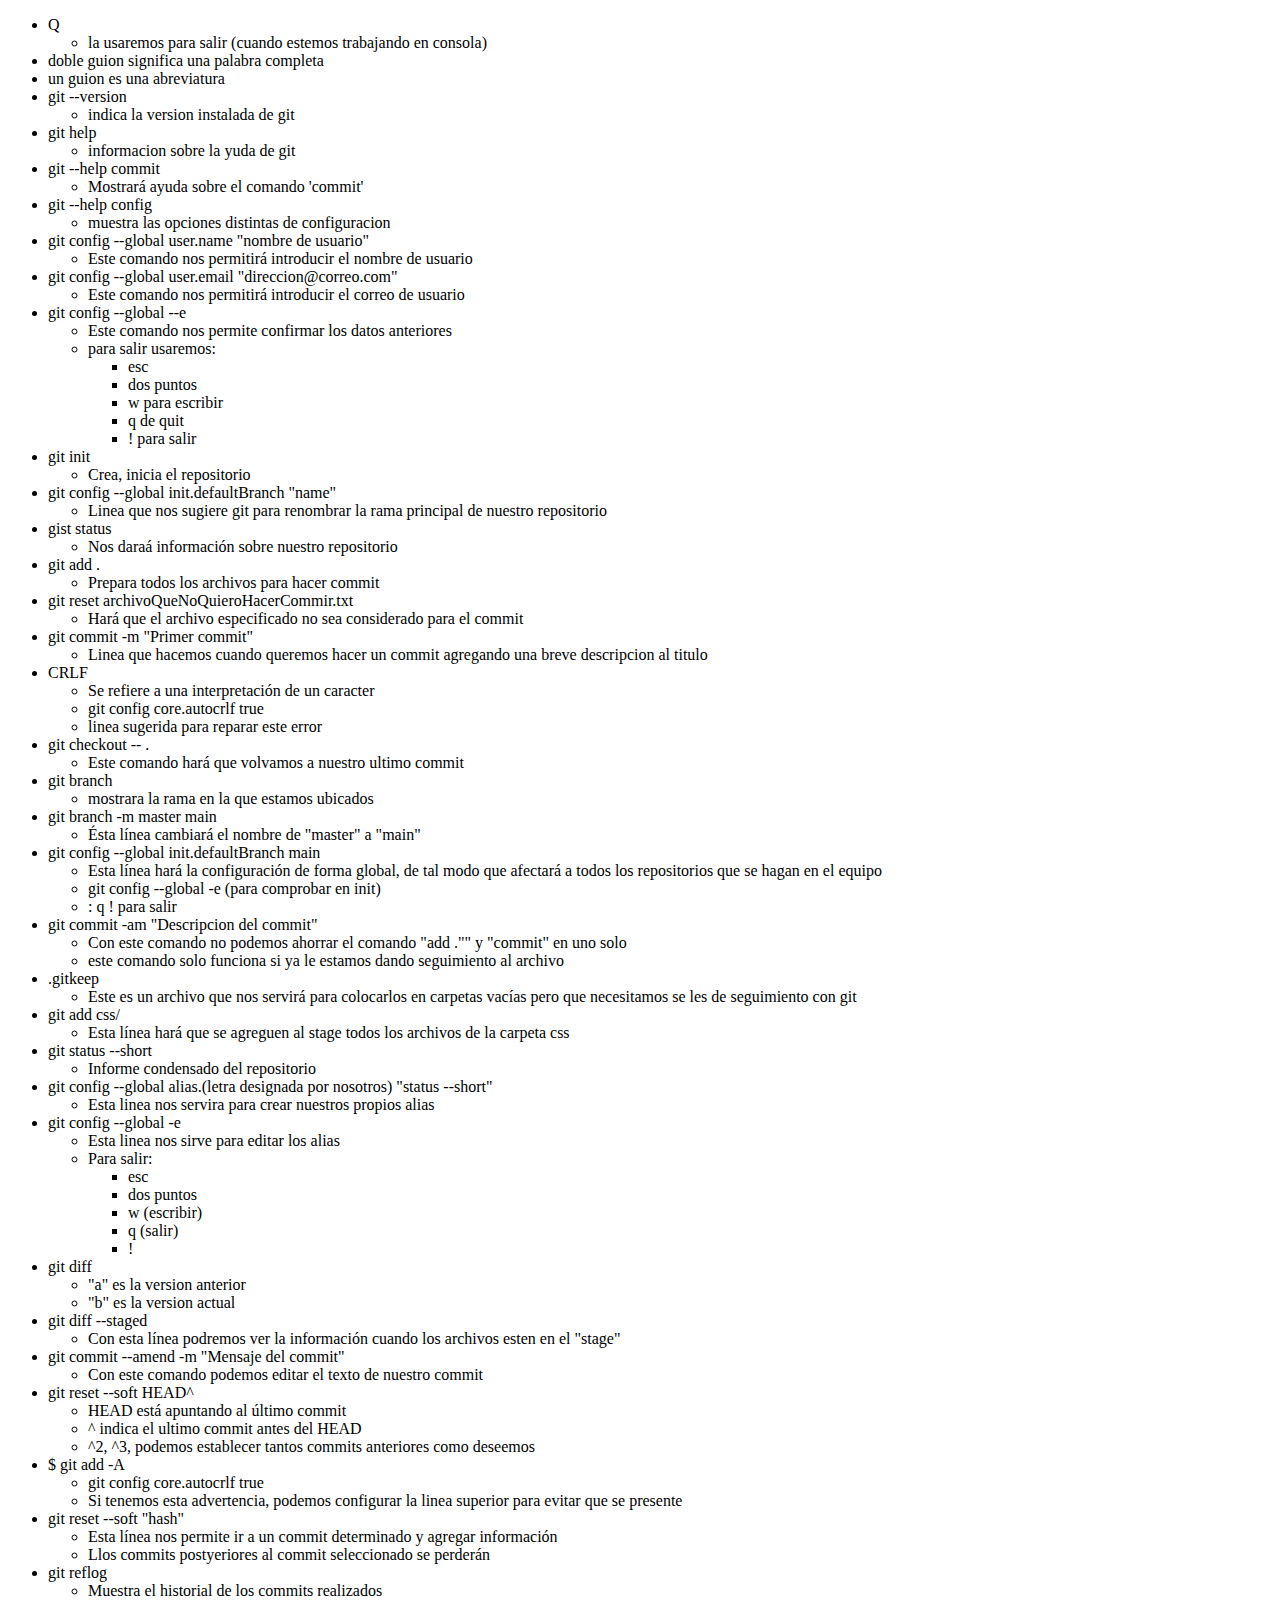
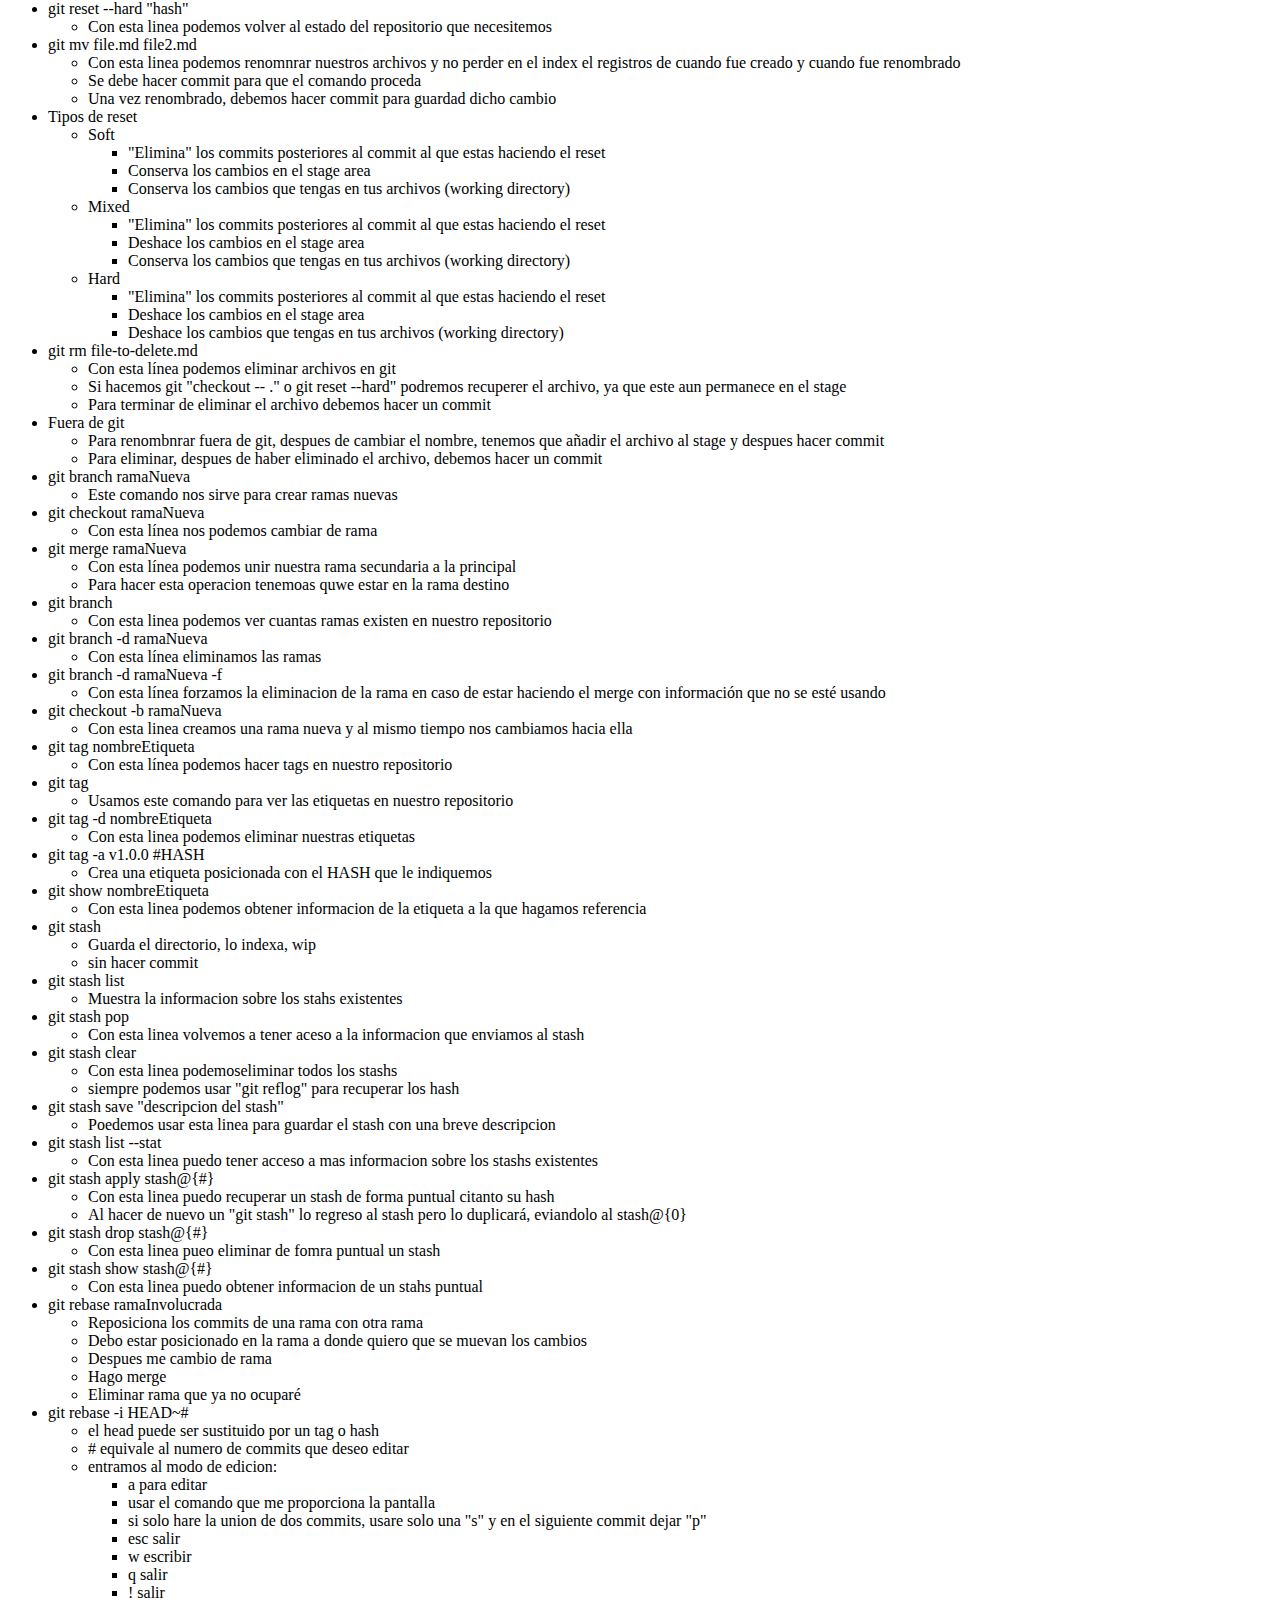
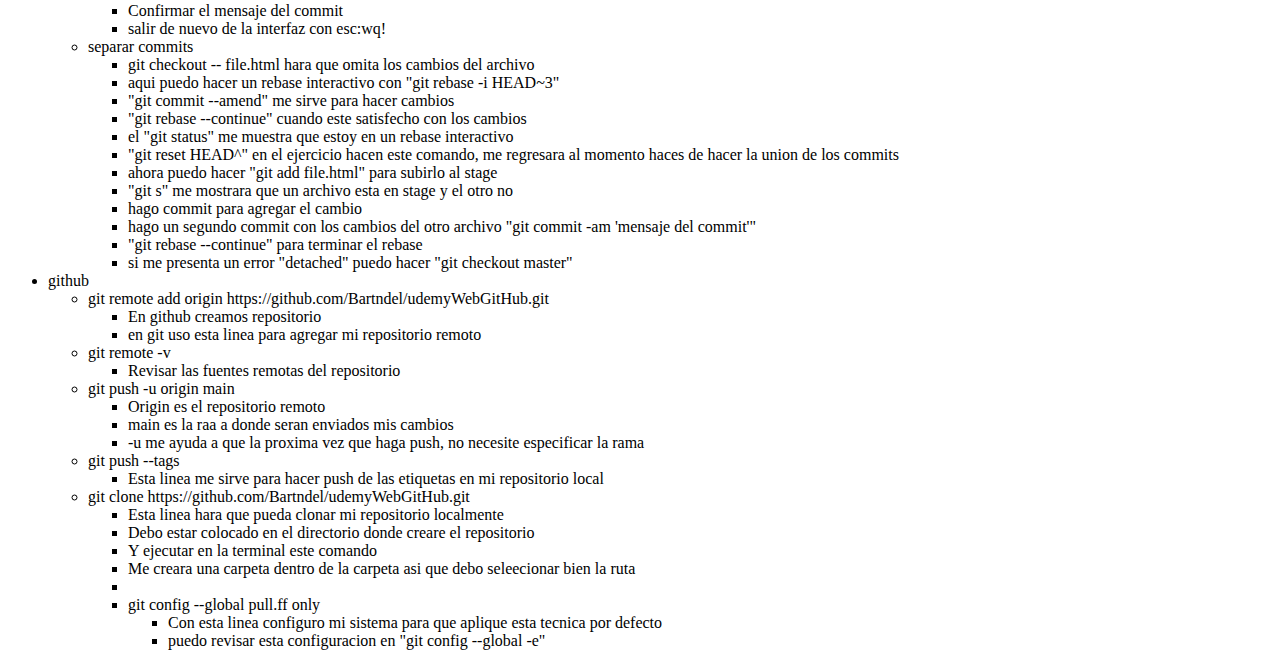
==== comandos-Git-github.html @ 0fed4b70 "Corrigiendo errores de maquetacion en comandos.html" ====
<!DOCTYPE html>
<html lang="en">
<head>
    <meta charset="UTF-8">
    <meta http-equiv="X-UA-Compatible" content="IE=edge">
    <meta name="viewport" content="width=device-width, initial-scale=1.0">
    <title>Comandos de Git</title>
</head>
<body>
    <ul>
        <li>Q
            <ul>
                <li>la usaremos para salir (cuando estemos trabajando en consola)</li>
            </ul>
        </li>
        <li>doble guion significa una palabra completa</li>
        <li>un guion es una abreviatura</li>
        <li>git --version
            <ul>
                <li>indica la version instalada de git</li>
            </ul>
        </li>
        <li>git help
            <ul>
                <li>informacion sobre la yuda de git</li>
            </ul>
        </li>
        <li>git --help commit
            <ul>
                <li>Mostrará ayuda sobre el comando 'commit'</li>
            </ul>
        </li>
        <li>git --help config
            <ul>
                <li>muestra las opciones distintas de configuracion</li>
            </ul>
        </li>
        <li>git config --global user.name "nombre de usuario"
            <ul>
                <li>Este comando nos permitirá introducir el nombre de usuario</li>
            </ul>
        </li>
        <li>git config --global user.email "direccion@correo.com"
            <ul>
                <li>Este comando nos permitirá introducir el correo de usuario</li>
            </ul>
        </li>
        <li>git config --global --e
            <ul>
                <li>Este comando nos permite confirmar los datos anteriores</li>
                <li>para salir usaremos:
                    <ul>
                        <li>esc</li>
                        <li>dos puntos</li>
                        <li>w para escribir</li>
                        <li>q de quit</li>
                        <li>! para salir</li>
                    </ul>
                </li>
            </ul>
        </li>
        <li>git init
            <ul>
                <li>Crea, inicia el repositorio</li>
            </ul>
        </li>
        <li>git config --global init.defaultBranch "name"
            <ul>
                <li>Linea que nos sugiere git para renombrar la rama principal de nuestro repositorio</li>
            </ul>
        </li>
        <li>gist status
            <ul>
                <li>Nos daraá información sobre nuestro repositorio</li>
            </ul>
        </li>
        <li>git add .
            <ul>
                <li>Prepara todos los archivos para hacer commit</li>
            </ul>
        </li>
        <li>git reset archivoQueNoQuieroHacerCommir.txt
            <ul>
                <li>Hará que el archivo especificado no sea considerado para el commit</li>
            </ul>
        </li>
        <li>git commit -m "Primer commit"
            <ul>
                <li>Linea que hacemos cuando queremos hacer un commit agregando una breve descripcion al titulo</li>
            </ul>
        </li>
        <li>CRLF
            <ul>
                <li>Se refiere a una interpretación de un caracter</li>
                <li>git config core.autocrlf true</li>
                <li>linea sugerida para reparar este error</li>
            </ul>
        </li>
        <li>git checkout -- .
            <ul>
                <li>Este comando hará que volvamos a nuestro ultimo commit</li>
            </ul>
        </li>
        <li>git branch
            <ul>
                <li>mostrara la rama en la que estamos ubicados</li>
            </ul>
        </li>
        <li>git branch -m master main
            <ul>
                <li>Ésta línea cambiará el nombre de "master" a "main"</li>
            </ul>
        </li>
        <li>git config --global init.defaultBranch main
            <ul>
                <li>Esta línea hará la configuración de forma global, de tal modo que afectará a todos los repositorios que se hagan en el equipo</li>
                <li>git config --global -e (para comprobar en init)</li>
                <li>: q ! para salir</li>
            </ul>
        </li>
        <li>git commit -am "Descripcion del commit"
            <ul>
                <li>Con este comando no podemos ahorrar el comando "add ."" y "commit" en uno solo</li>
                <li>este comando solo funciona si ya le estamos dando seguimiento al archivo</li>
            </ul>
        </li>
        <li>.gitkeep
            <ul>
                <li>Este es un archivo que nos servirá para colocarlos en carpetas vacías pero que necesitamos se les de seguimiento con git</li>
            </ul>
        </li>
        <li>git add css/
            <ul>
                <li>Esta línea hará que se agreguen al stage todos los archivos de la carpeta css</li>
            </ul>
        </li>
        <li>git status --short
            <ul>
                <li>Informe condensado del repositorio</li>
            </ul>
        </li>
        <li>git config --global alias.(letra designada por nosotros) "status --short"
            <ul>
                <li>Esta linea nos servira para crear nuestros propios alias</li>
            </ul>
        </li>
        <li>git config --global -e
            <ul>
                <li>Esta linea nos sirve para editar los alias</li>
                <li>Para salir:
                    <ul>
                        <li>esc</li>
                        <li>dos puntos</li>
                        <li>w (escribir)</li>
                        <li>q (salir)</li>
                        <li>!</li>
                    </ul>
                </li>
            </ul>
        </li>
        <li>git diff
            <ul>
                <li>"a" es la version anterior</li>
                <li>"b" es la version actual</li>
            </ul>
        </li>
        <li>git diff --staged
            <ul>
                <li>Con esta línea podremos ver la información cuando los archivos esten en el "stage"</li>
            </ul>
        </li>
        <li>git commit --amend -m "Mensaje del commit"
            <ul>
                <li>Con este comando podemos editar el texto de nuestro commit</li>
            </ul>
        </li>
        <li>git reset --soft HEAD^
            <ul>
                <li>HEAD está apuntando al último commit</li>
                <li>^ indica el ultimo commit antes del HEAD</li>
                <li>^2, ^3, podemos establecer tantos commits anteriores como deseemos</li>
            </ul>
        </li>
        <li>$ git add -A
            <ul>
                <li>git config core.autocrlf true</li>
                <li>Si tenemos esta advertencia, podemos configurar la linea superior para evitar que se presente</li>
            </ul>
        </li>
        <li>git reset --soft "hash"
            <ul>
                <li>Esta línea nos permite ir a un commit determinado y agregar información</li>
                <li>Llos commits postyeriores al commit seleccionado se perderán</li>
            </ul>
        </li>
        <li>git reflog
            <ul>
                <li>Muestra el historial de los commits realizados</li>
            </ul>
        </li>
        <li>git reset --hard "hash"
            <ul>
                <li>Con esta linea podemos volver al estado del repositorio que necesitemos</li>
            </ul>
        </li>
        <li>git mv file.md file2.md
            <ul>
                <li>Con esta linea podemos renomnrar nuestros archivos y no perder en el index el registros de cuando fue creado y cuando fue renombrado</li>
                <li>Se debe hacer commit para que el comando proceda</li>
                <li>Una vez renombrado, debemos hacer commit para guardad dicho cambio</li>
            </ul>
        </li>
        <li>Tipos de reset
            <ul>
                <li>Soft
                    <ul>
                        <li>"Elimina" los commits posteriores al commit al que estas haciendo el reset</li>
                        <li>Conserva los cambios en el stage area</li>
                        <li>Conserva los cambios que tengas en tus archivos (working directory)</li>
                    </ul>
                </li>
                <li>Mixed
                    <ul>
                        <li>"Elimina" los commits posteriores al commit al que estas haciendo el reset</li>
                        <li>Deshace los cambios en el stage area</li>
                        <li>Conserva los cambios que tengas en tus archivos (working directory)</li>
                    </ul>
                </li>
                <li>Hard
                    <ul>
                        <li>"Elimina" los commits posteriores al commit al que estas haciendo el reset</li>
                        <li>Deshace los cambios en el stage area</li>
                        <li>Deshace los cambios que tengas en tus archivos (working directory)</li>
                    </ul>
                </li>
            </ul>
        </li>
        <li>git rm file-to-delete.md
            <ul>
                <li>Con esta línea podemos eliminar archivos en git</li>
                <li>Si hacemos git "checkout -- ." o git reset --hard" podremos recuperer el archivo, ya que este aun permanece en el stage</li>
                <li>Para terminar de eliminar el archivo debemos hacer un commit</li>
            </ul>
        </li>
        <li>Fuera de git
            <ul>
                <li>Para renombnrar fuera de git, despues de cambiar el nombre, tenemos que añadir el archivo al stage y despues hacer commit</li>
                <li>Para eliminar, despues de haber eliminado el archivo, debemos hacer un commit</li>
            </ul>
        </li>
        <li>git branch ramaNueva
            <ul>
                <li>Este comando nos sirve para crear ramas nuevas</li>
            </ul>
        </li>
        <li>git checkout ramaNueva
            <ul>
                <li>Con esta línea nos podemos cambiar de rama</li>
            </ul>
        </li>
        <li>git merge ramaNueva
            <ul>
                <li>Con esta línea podemos unir nuestra rama secundaria a la principal</li>
                <li>Para hacer esta operacion tenemoas quwe estar en la rama destino</li>
            </ul>
        </li>
        <li>git branch
            <ul>
                <li>Con esta linea podemos ver cuantas ramas existen en nuestro repositorio</li>
            </ul>
        </li>
        <li>git branch -d ramaNueva
            <ul>
                <li>Con esta línea eliminamos las ramas</li>
            </ul>
        </li>
        <li>git branch -d ramaNueva -f
            <ul>
                <li>Con esta línea forzamos la eliminacion de la rama en caso de estar haciendo el merge con información que no se esté usando</li>
            </ul>
        </li>
        <li>git checkout -b ramaNueva
            <ul>
                <li>Con esta linea creamos una rama nueva y al mismo tiempo nos cambiamos hacia ella</li>
            </ul>
        </li>
        <li>git tag nombreEtiqueta
            <ul>
                <li>Con esta línea podemos hacer tags en nuestro repositorio</li>
            </ul>
        </li>
        <li>git tag
            <ul>
                <li>Usamos este comando para ver las etiquetas en nuestro repositorio</li>
            </ul>
        </li>
        <li>git tag -d nombreEtiqueta
            <ul>
                <li>Con esta linea podemos eliminar nuestras etiquetas</li>
            </ul>
        </li>
        <li>git tag -a v1.0.0 #HASH
            <ul>
                <li>Crea una etiqueta posicionada con el HASH que le indiquemos</li>
            </ul>
        </li>
        <li>git show nombreEtiqueta
            <ul>
                <li>Con esta linea podemos obtener informacion de la etiqueta a la que hagamos referencia</li>
            </ul>
        </li>
        <li>git stash
            <ul>
                <li>Guarda el directorio, lo indexa, wip</li>
                <li>sin hacer commit</li>
            </ul>
        </li>
        <li>git stash list
            <ul>
                <li>Muestra la informacion sobre los stahs existentes</li>
            </ul>
        </li>
        <li>git stash pop
            <ul>
                <li>Con esta linea volvemos a tener aceso a la informacion que enviamos al stash</li>
            </ul>
        </li>
        <li>git stash clear
            <ul>
                <li>Con esta linea podemoseliminar todos los stashs</li>
                <li>siempre podemos usar "git reflog" para recuperar los hash</li>
            </ul>
        </li>
        <li>git stash save "descripcion del stash"
            <ul>
                <li>Poedemos usar esta linea para guardar el stash con una breve descripcion</li>
            </ul>
        </li>
        <li>git stash list --stat
            <ul>
                <li>Con esta linea puedo tener acceso a mas informacion sobre los stashs existentes</li>
            </ul>
        </li>
        <li>git stash apply stash@{#}
            <ul>
                <li>Con esta linea puedo recuperar un stash de forma puntual citanto su hash</li>
                <li>Al hacer de nuevo un "git stash" lo regreso al stash pero lo duplicará, eviandolo al stash@{0}</li>
            </ul>
        </li>
        <li>git stash drop stash@{#}
            <ul>
                <li>Con esta linea pueo eliminar de fomra puntual un stash</li>
            </ul>
        </li>
        <li>git stash show stash@{#}
            <ul>
                <li>Con esta linea puedo obtener informacion de un stahs puntual</li>
            </ul>
        </li>
        <li>git rebase ramaInvolucrada
            <ul>
                <li>Reposiciona los commits de una rama con otra rama</li>
                <li>Debo estar posicionado en la rama a donde quiero que se muevan los cambios</li>
                <li>Despues me cambio de rama</li>
                <li>Hago merge</li>
                <li>Eliminar rama que ya no ocuparé</li>
            </ul>
        </li>
        <li>git rebase -i HEAD~#
            <ul>
                <li>el head puede ser sustituido por un tag o hash</li>
                <li># equivale al numero de commits que deseo editar</li>
                <li>entramos al modo de edicion:
                    <ul>
                        <li>a para editar</li>
                        <li>usar el comando que me proporciona la pantalla</li>
                        <li>si solo hare la union de dos commits, usare solo una "s" y en el siguiente commit dejar "p" </li>
                        <li>esc salir</li>
                        <li>w escribir</li>
                        <li>q salir</li>
                        <li>! salir</li>
                        <li>Confirmar el mensaje del commit</li>
                        <li>salir de nuevo de la interfaz con esc:wq!</li>
                    </ul>
                </li>
                <li>separar commits
                    <ul>
                        <li>git checkout -- file.html hara que omita los cambios del archivo</li>
                        <li>aqui puedo hacer un rebase interactivo con "git rebase -i HEAD~3"</li>
                        <li>"git commit --amend" me sirve para hacer cambios</li>
                        <li>"git rebase --continue" cuando este satisfecho con los cambios</li>
                        <li>el "git status" me muestra que estoy en un rebase interactivo</li>
                        <li>"git reset HEAD^" en el ejercicio hacen este comando, me regresara al momento haces de hacer la union de los commits</li>
                        <li>ahora puedo hacer "git add file.html" para subirlo al stage</li>
                        <li>"git s" me mostrara que un archivo esta en stage y el otro no</li>
                        <li>hago commit para agregar el cambio</li>
                        <li>hago un segundo commit con los cambios del otro archivo "git commit -am 'mensaje del commit'"</li>
                        <li>"git rebase --continue" para terminar el rebase</li>
                        <li>si me presenta un error "detached" puedo hacer "git checkout master"</li>
                    </ul>
                </li>
            </ul>
        </li>
        <li>github
            <ul>
                <li>git remote add origin https://github.com/Bartndel/udemyWebGitHub.git
                    <ul>
                        <li>En github creamos repositorio</li>
                        <li>en git uso esta linea para agregar mi repositorio remoto</li>
                    </ul>
                </li>
                <li>git remote -v 
                    <ul>
                        <li>Revisar las fuentes remotas del repositorio</li>
                    </ul>
                </li>
                <li>git push -u origin main
                    <ul>
                        <li>Origin es el repositorio remoto</li>
                        <li>main es la raa a donde seran enviados mis cambios</li>
                        <li>-u me ayuda a que la proxima vez que haga push, no necesite especificar la rama</li>
                    </ul>
                </li>
                <li>git push --tags
                    <ul>
                        <li>Esta linea me sirve para hacer push de las etiquetas en mi repositorio local</li>
                    </ul>
                </li>
                <li>git clone https://github.com/Bartndel/udemyWebGitHub.git
                    <ul>
                        <li>Esta linea hara que pueda clonar mi repositorio localmente</li>
                        <li>Debo estar colocado en el directorio donde creare el repositorio</li>
                        <li>Y ejecutar en la terminal este comando</li>
                        <li>Me creara una carpeta dentro de la carpeta asi que debo seleecionar bien la ruta</li>
                    <li>
                </li>
                <li>git config --global pull.ff only
                    <ul>
                        <li>Con esta linea configuro mi sistema para que aplique esta tecnica por defecto</li>
                        <li>puedo revisar esta configuracion en "git config --global -e"</li>
                    </ul>
                </li>
            </ul>
        </li>
    </ul>

    <!-- <script src="JS/script001.js"></script> -->
    <!-- <script src="JS/imc.js"></script> -->
    
</body>
</html>
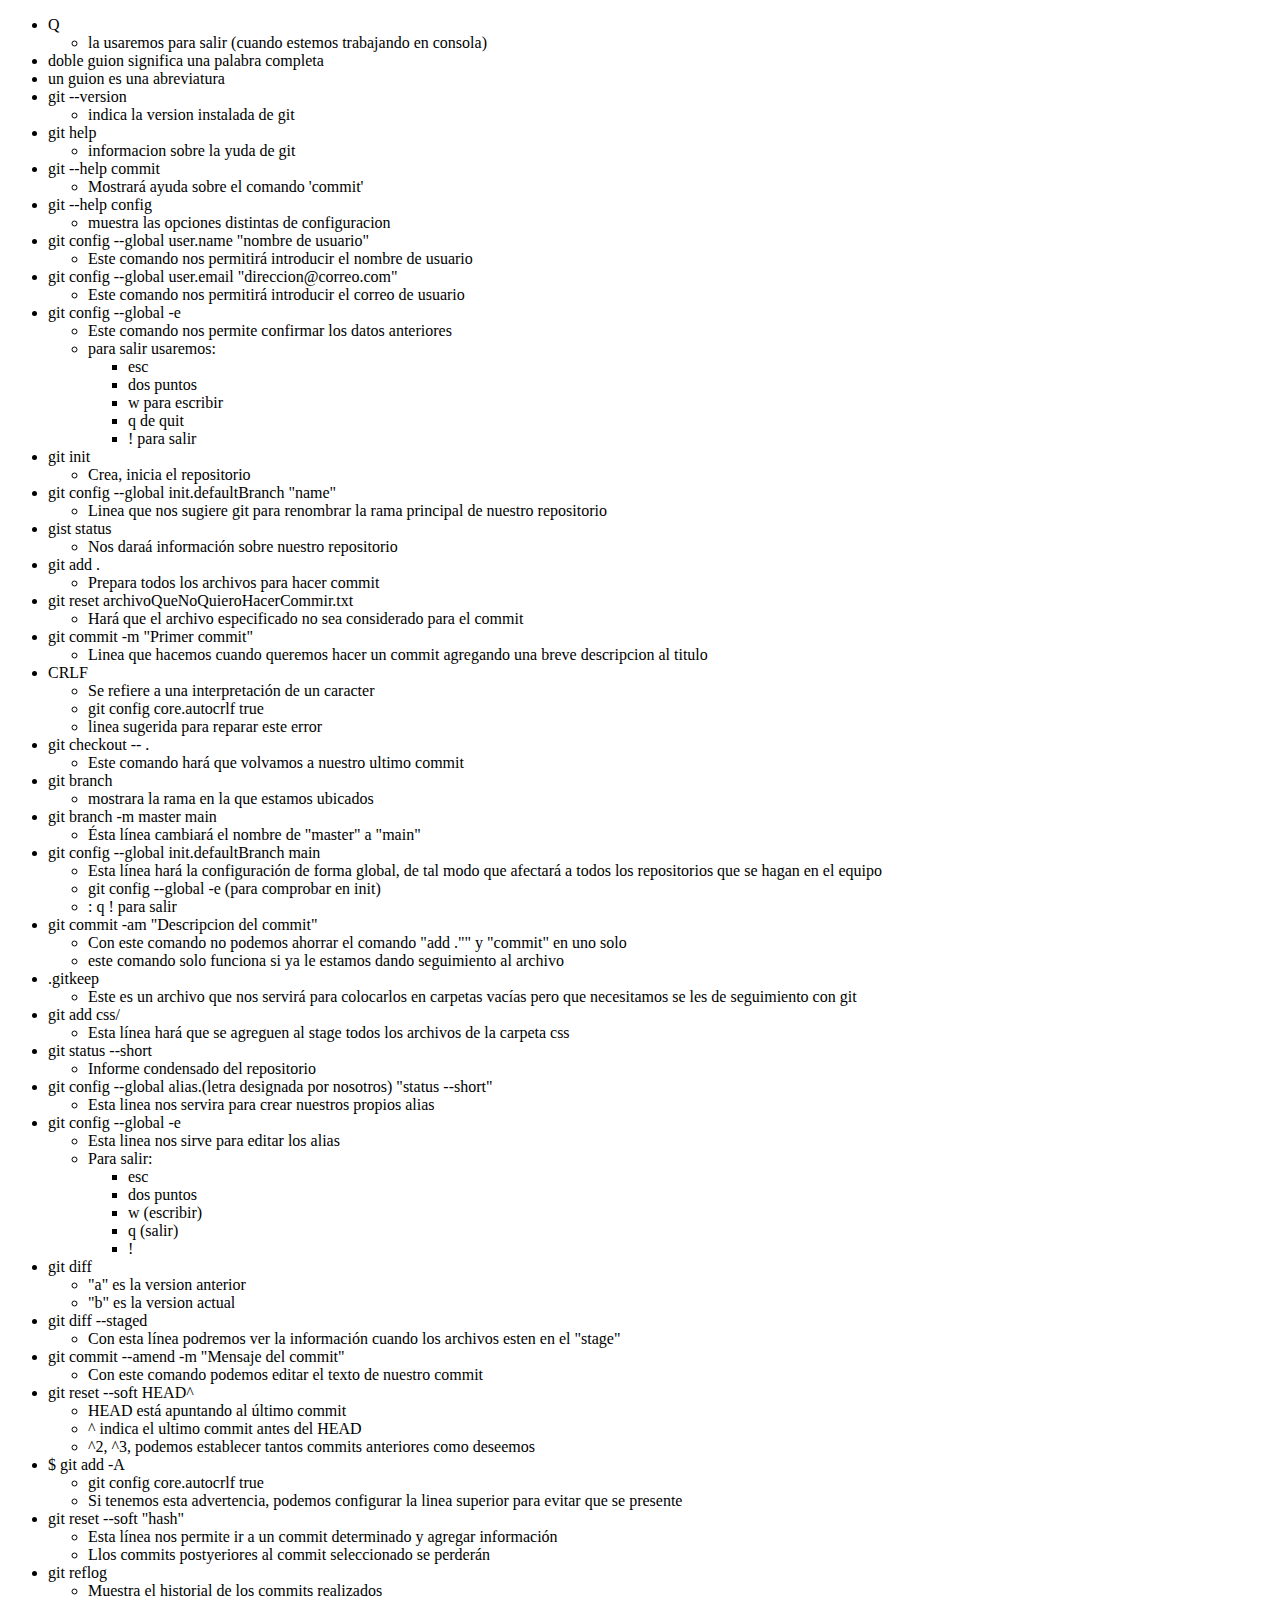
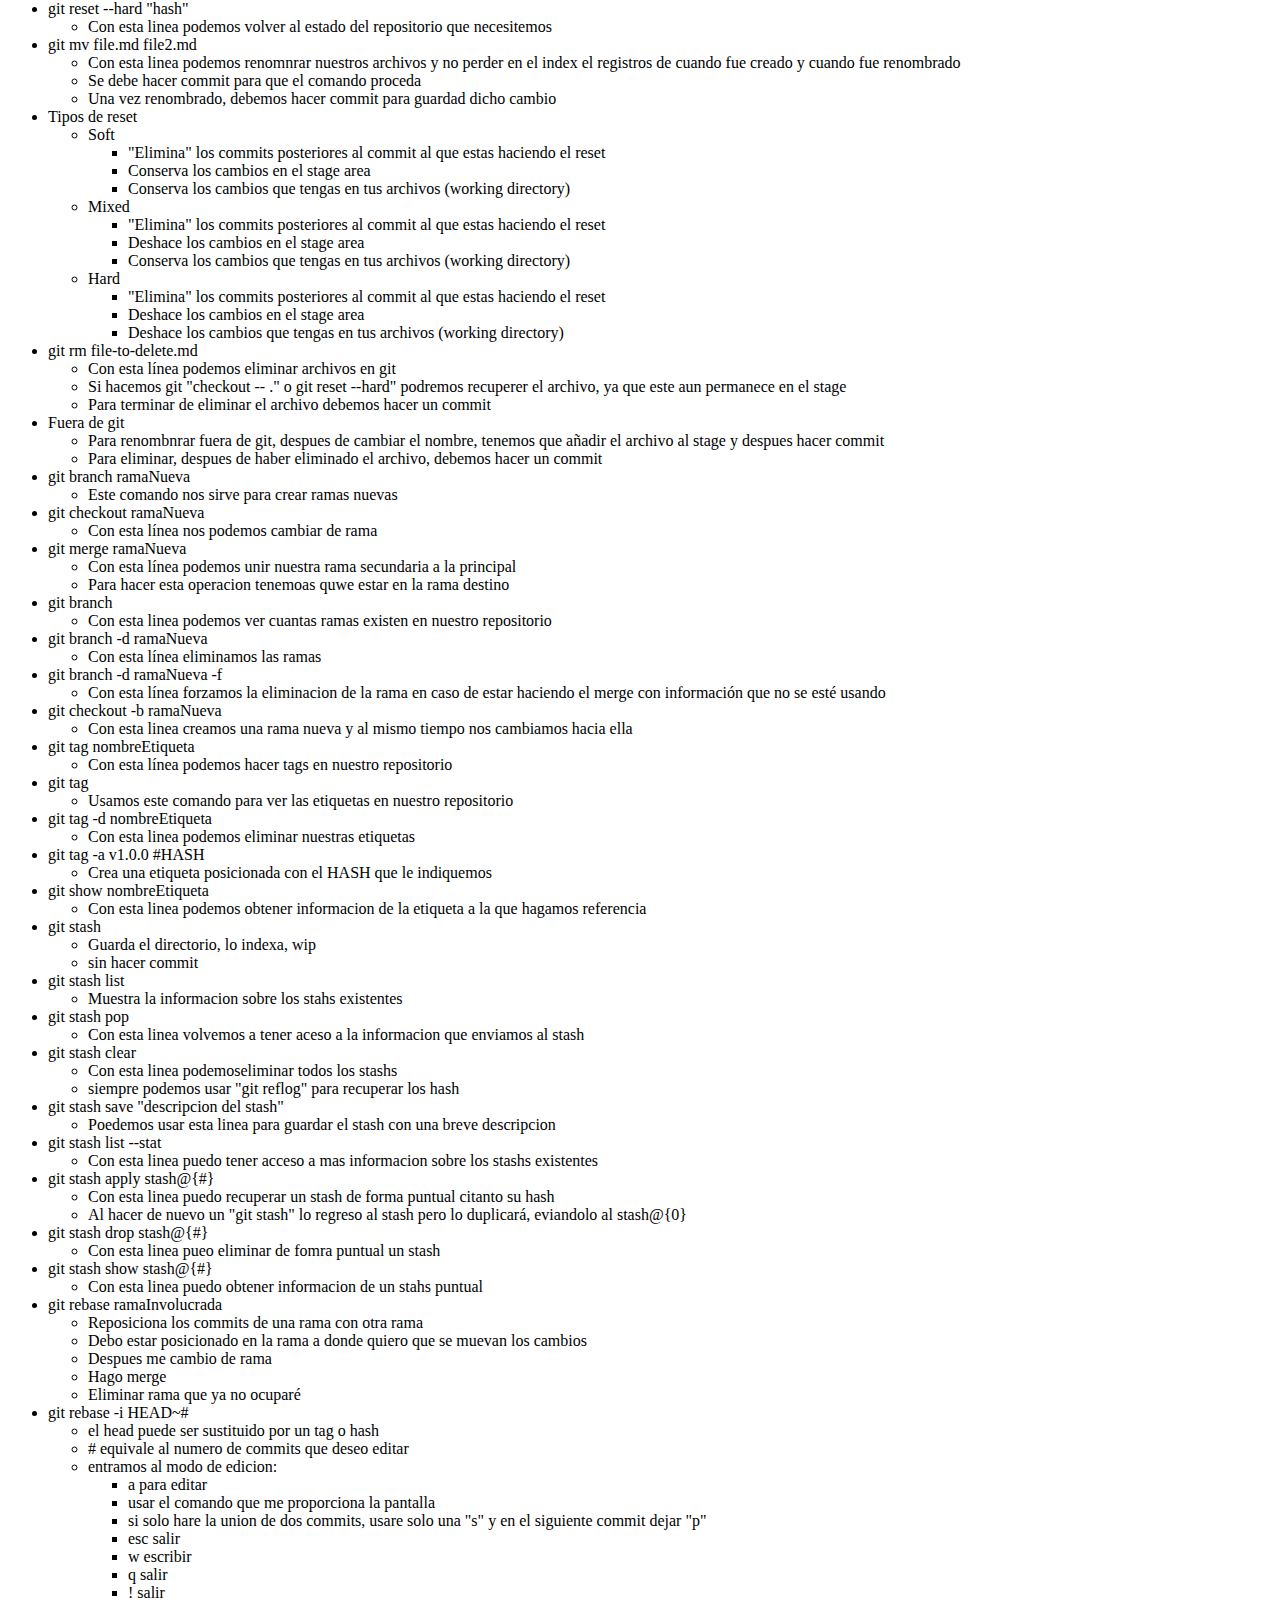
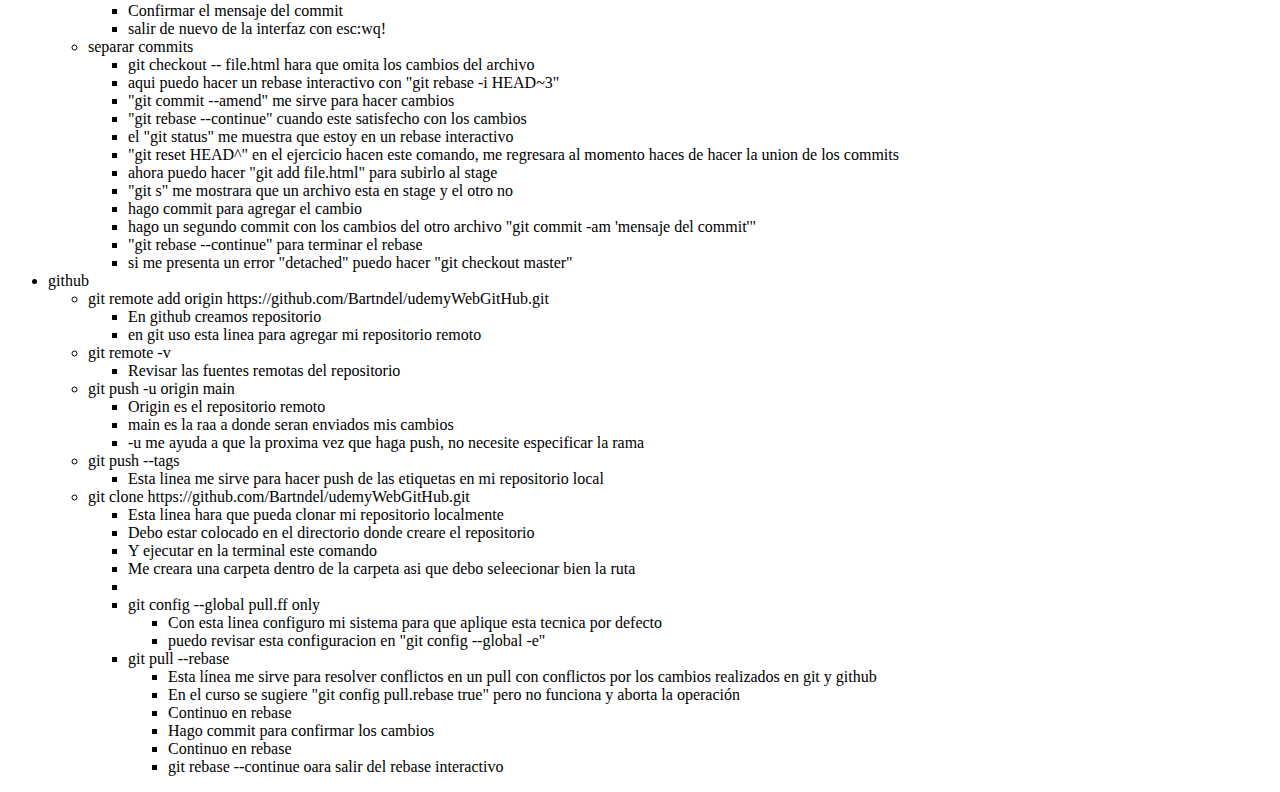
==== commit 61f6c077: "Actualizacion de comandos en git" ====
--- a/comandos-Git-github.html
+++ b/comandos-Git-github.html
@@ -45,7 +45,7 @@
                 <li>Este comando nos permitirá introducir el correo de usuario</li>
             </ul>
         </li>
-        <li>git config --global --e
+        <li>git config --global -e
             <ul>
                 <li>Este comando nos permite confirmar los datos anteriores</li>
                 <li>para salir usaremos:
@@ -440,6 +440,16 @@
                         <li>puedo revisar esta configuracion en "git config --global -e"</li>
                     </ul>
                 </li>
+                <li>git pull --rebase
+                    <ul>
+                        <li>Esta línea me sirve para resolver conflictos en un pull con conflictos por los cambios realizados en git y github</li>
+                        <li>En el curso se sugiere "git config pull.rebase true" pero no funciona y aborta la operación</li>
+                        <li>Continuo en rebase</li>
+                        <li>Hago commit para confirmar los cambios</li>
+                        <li>Continuo en rebase</li>
+                        <li>git rebase --continue oara salir del rebase interactivo</li>
+                    </ul>
+                </li>
             </ul>
         </li>
     </ul>
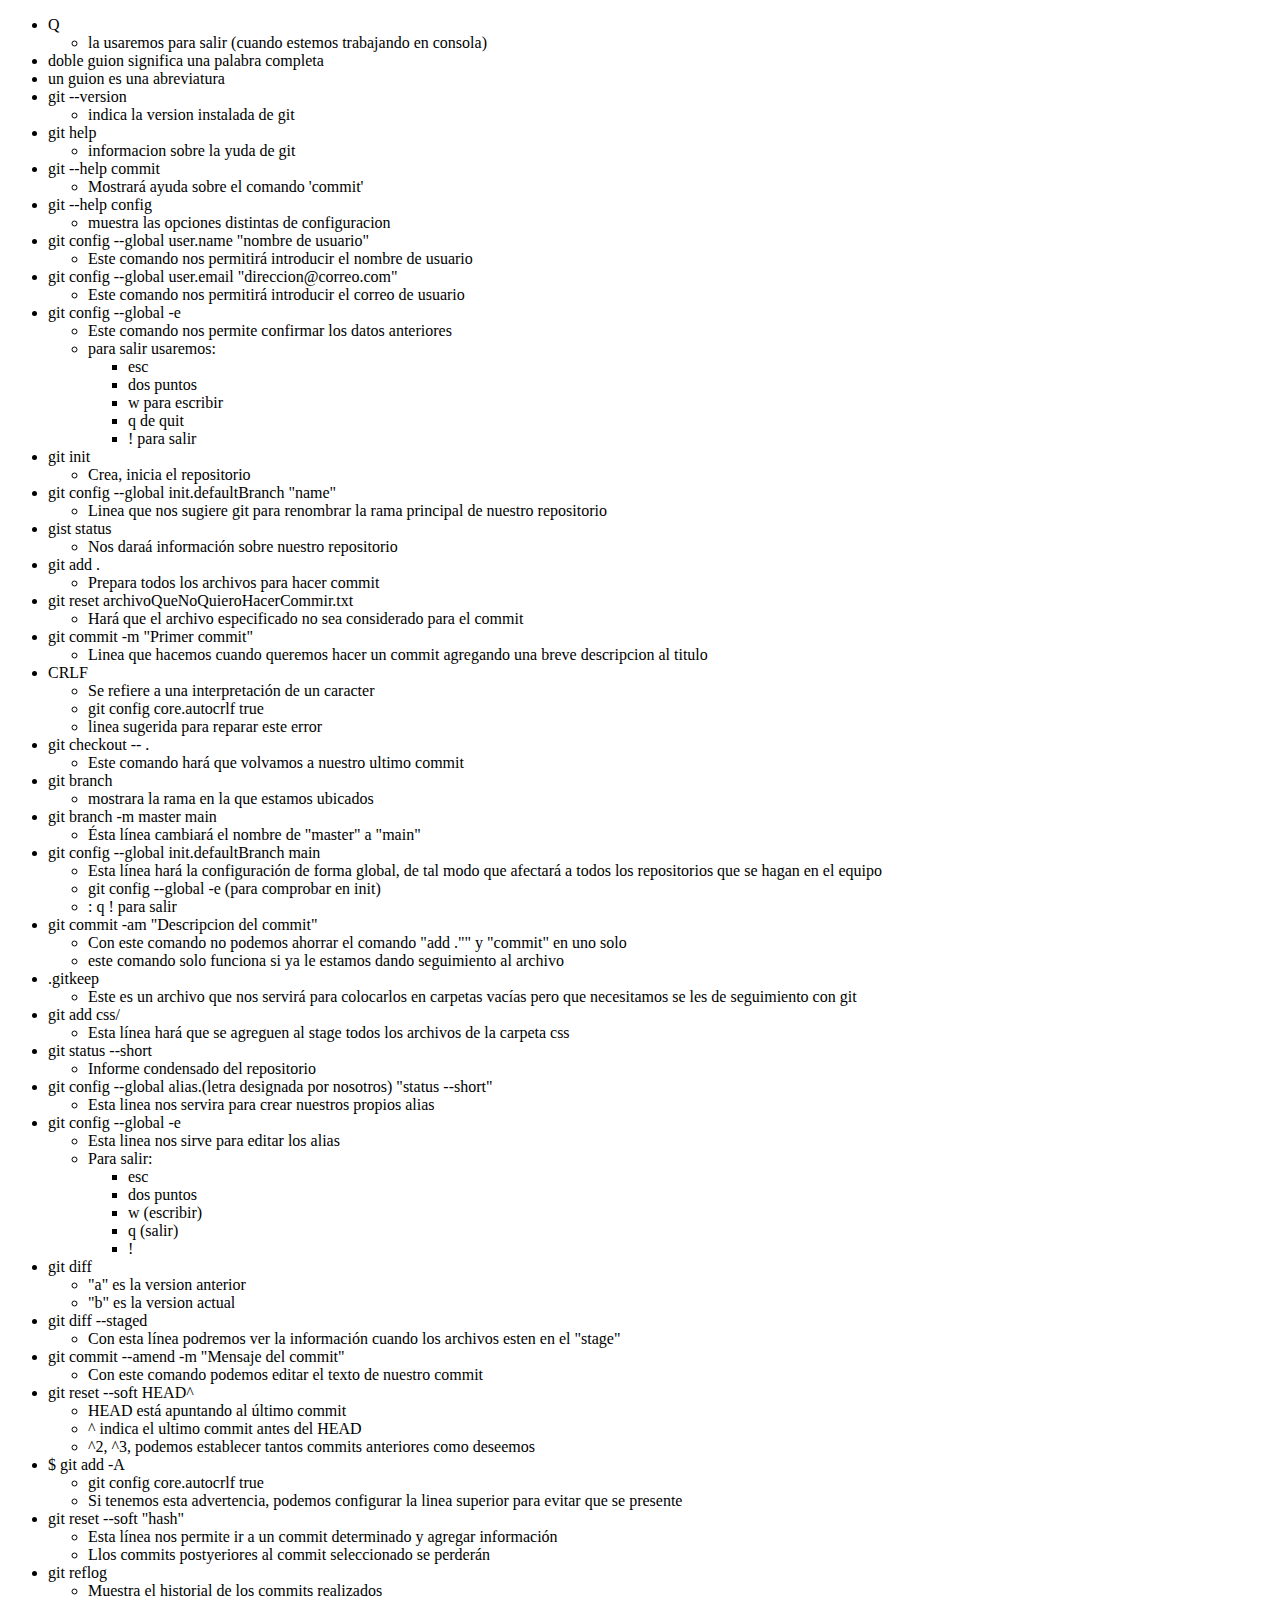
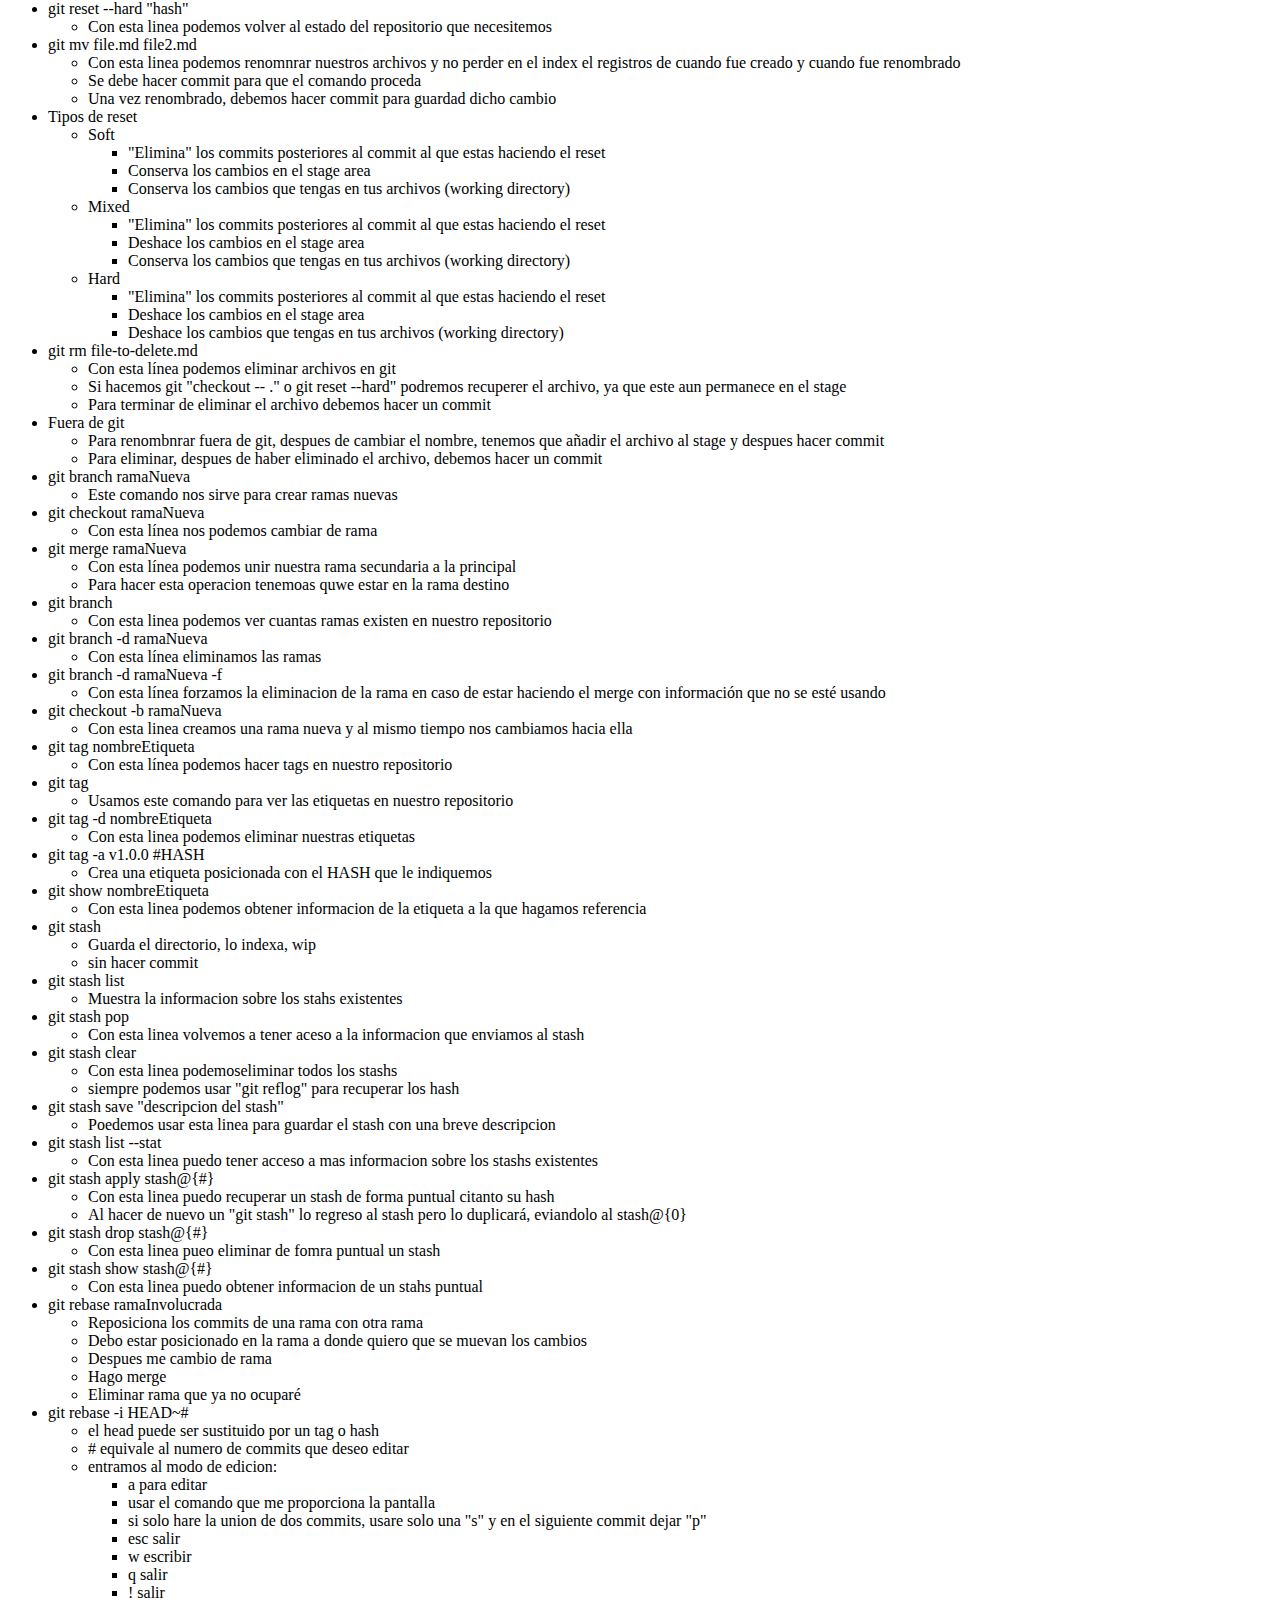
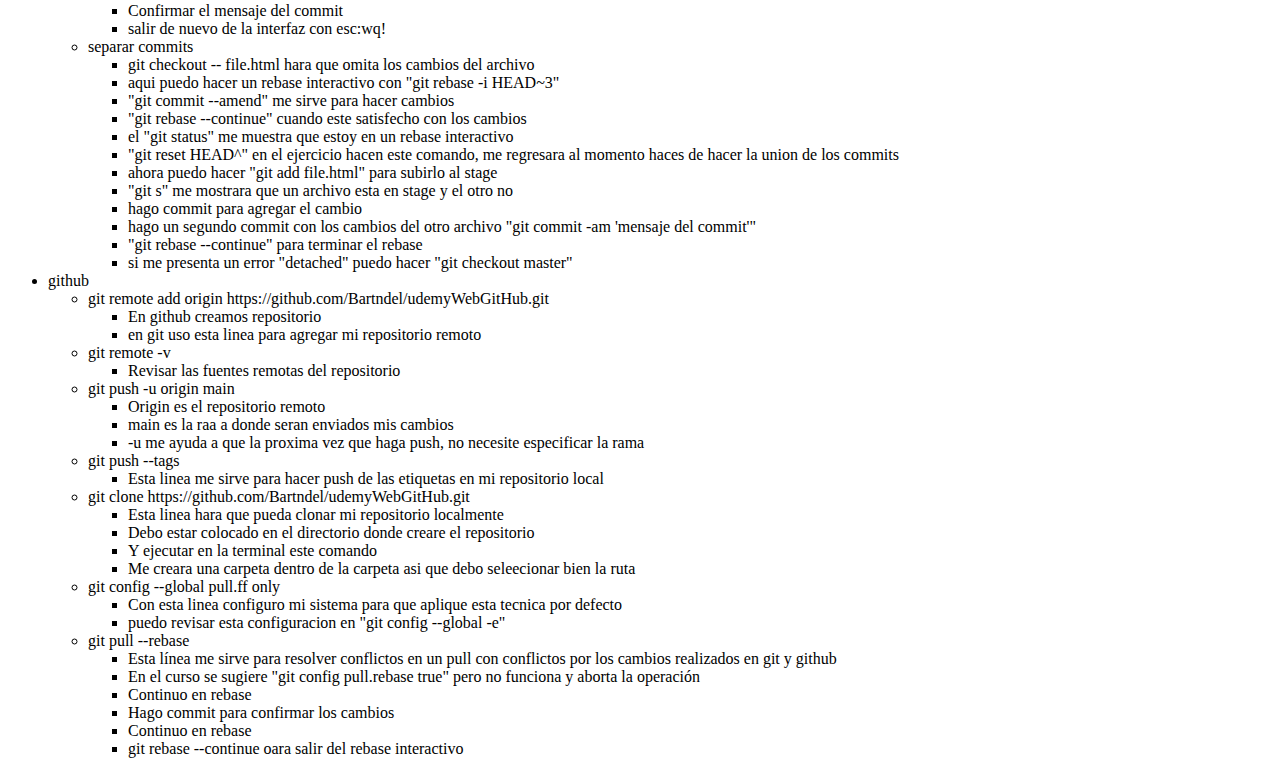
==== commit aca1c4bb: "Corrigiendo comandos con comandos de github" ====
--- a/comandos-Git-github.html
+++ b/comandos-Git-github.html
@@ -401,6 +401,7 @@
                 </li>
             </ul>
         </li>
+        
         <li>github
             <ul>
                 <li>git remote add origin https://github.com/Bartndel/udemyWebGitHub.git
@@ -432,7 +433,7 @@
                         <li>Debo estar colocado en el directorio donde creare el repositorio</li>
                         <li>Y ejecutar en la terminal este comando</li>
                         <li>Me creara una carpeta dentro de la carpeta asi que debo seleecionar bien la ruta</li>
-                    <li>
+                    </ul>
                 </li>
                 <li>git config --global pull.ff only
                     <ul>
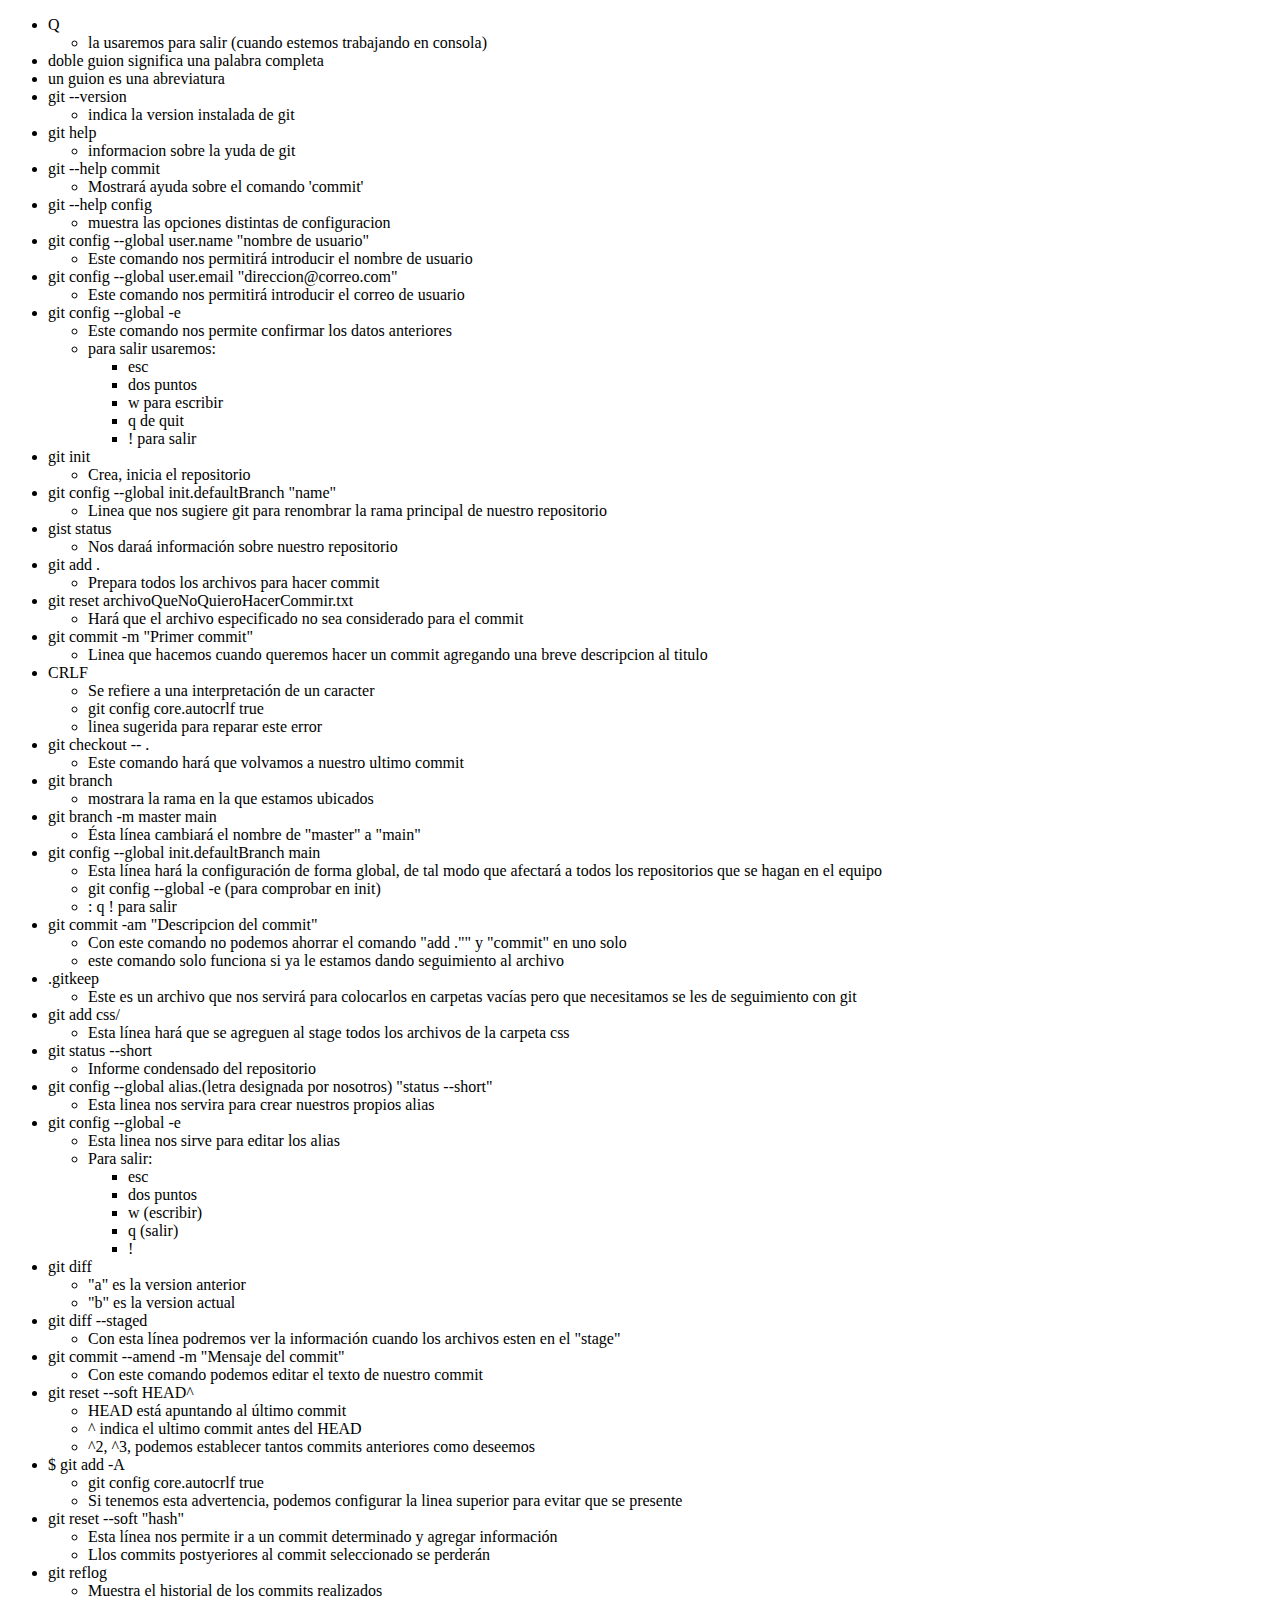
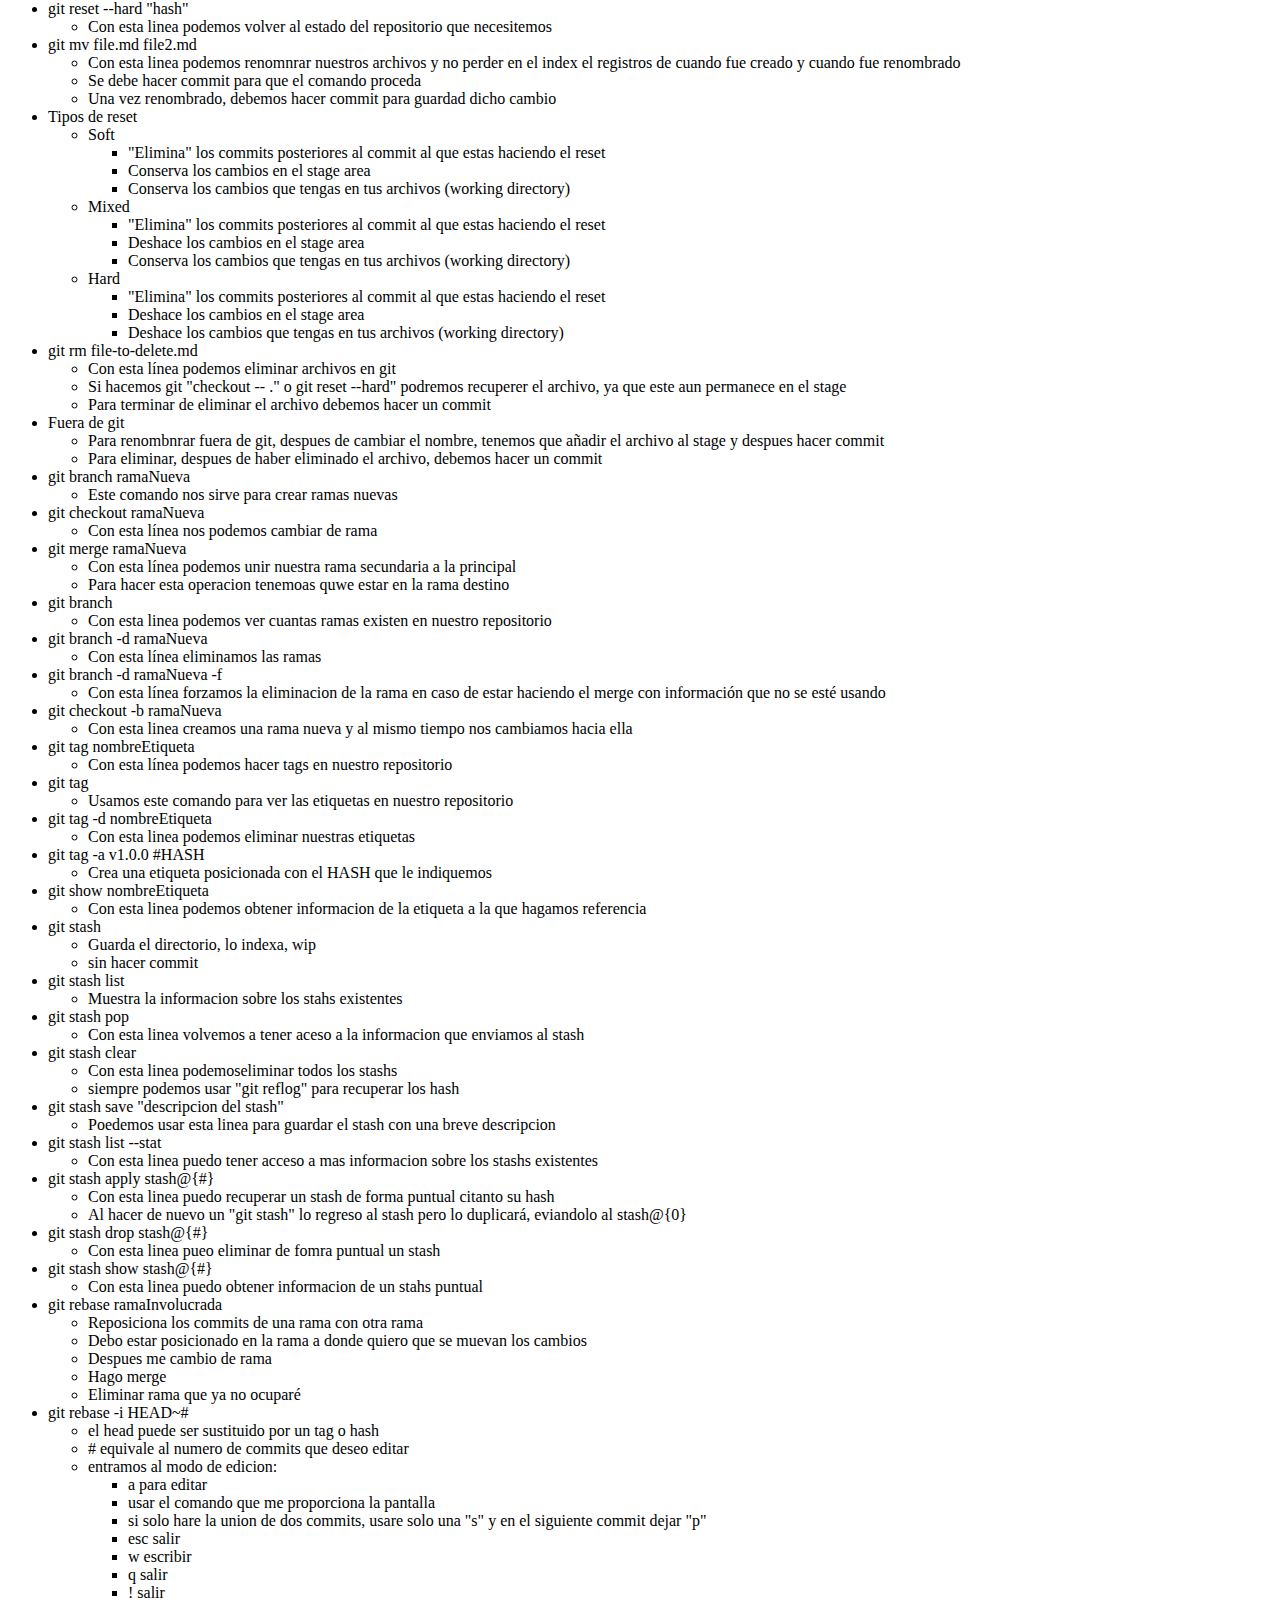
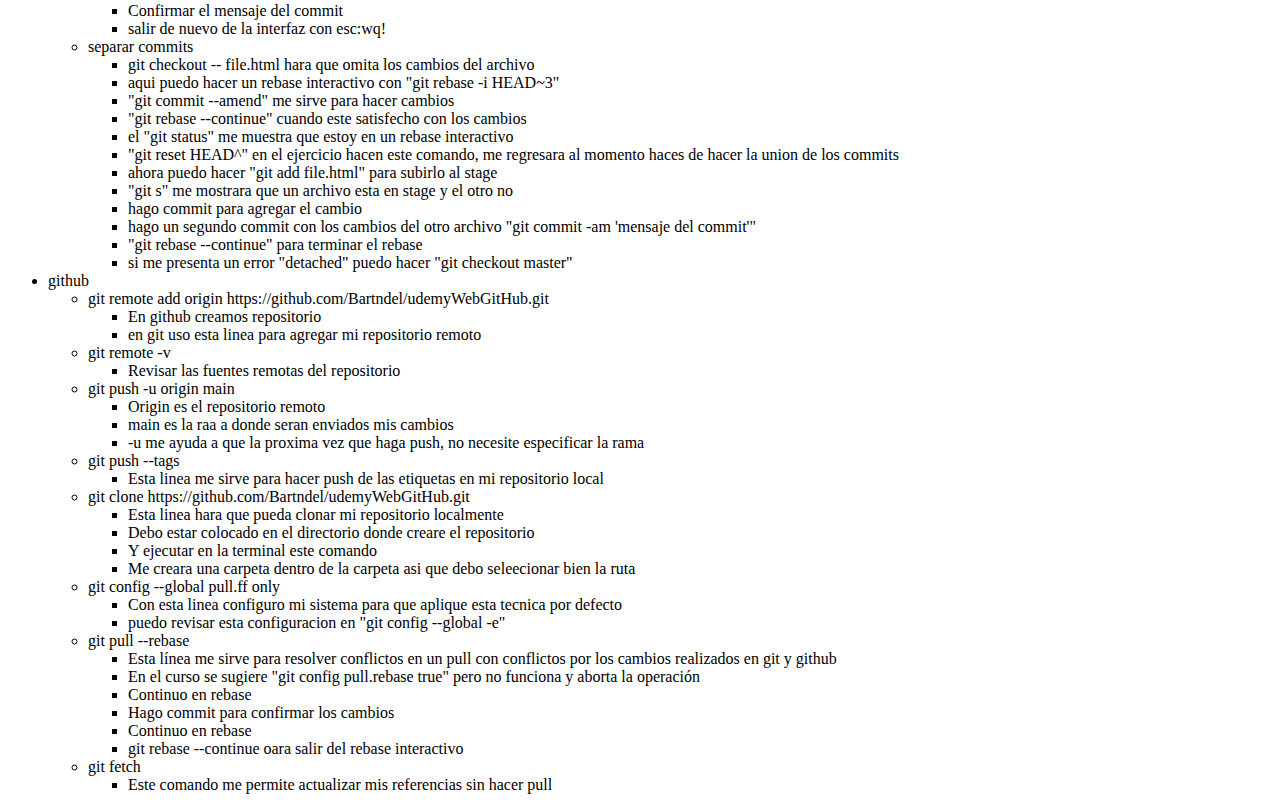
==== commit 2d9619f4: "Update comandos-Git-github.html" ====
--- a/comandos-Git-github.html
+++ b/comandos-Git-github.html
@@ -451,6 +451,11 @@
                         <li>git rebase --continue oara salir del rebase interactivo</li>
                     </ul>
                 </li>
+                <li>git fetch
+                    <ul>
+                        <li>Este comando me permite actualizar mis referencias sin hacer pull</li>
+                    </ul>
+                </li>
             </ul>
         </li>
     </ul>
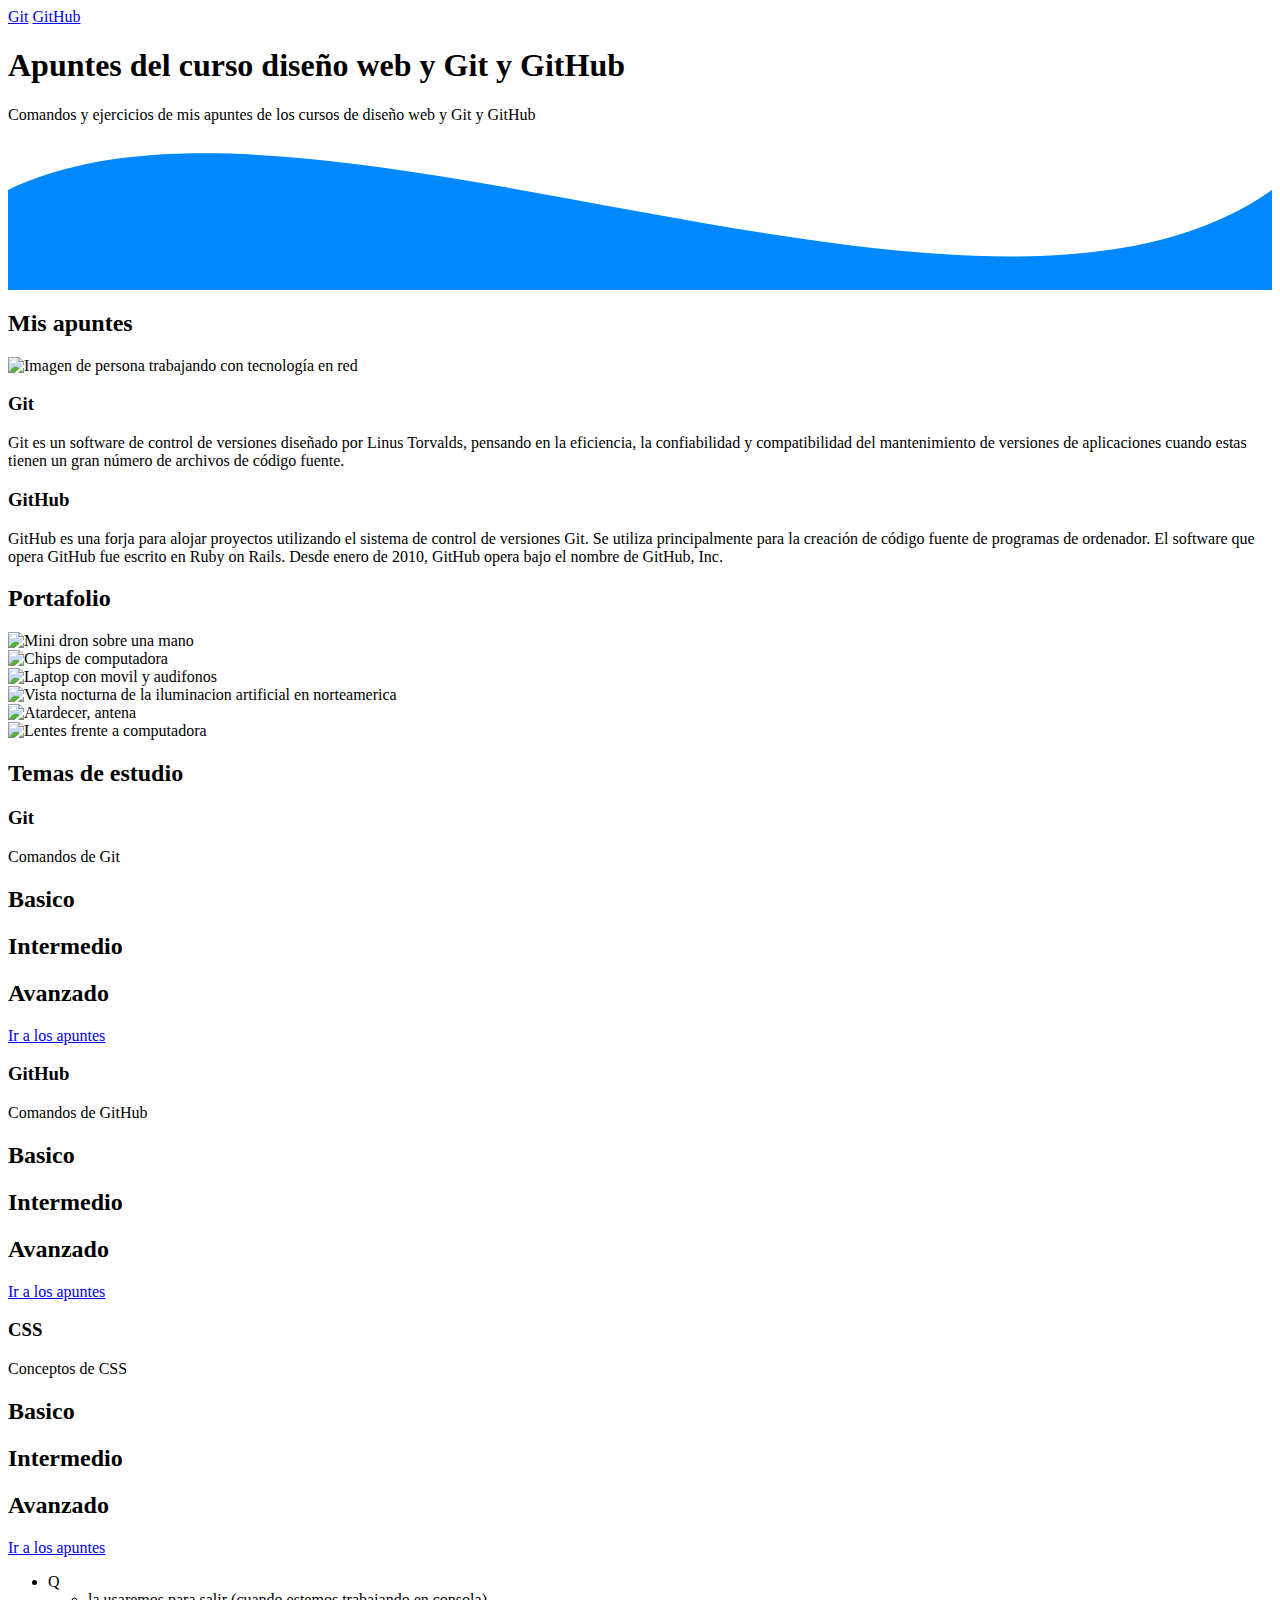
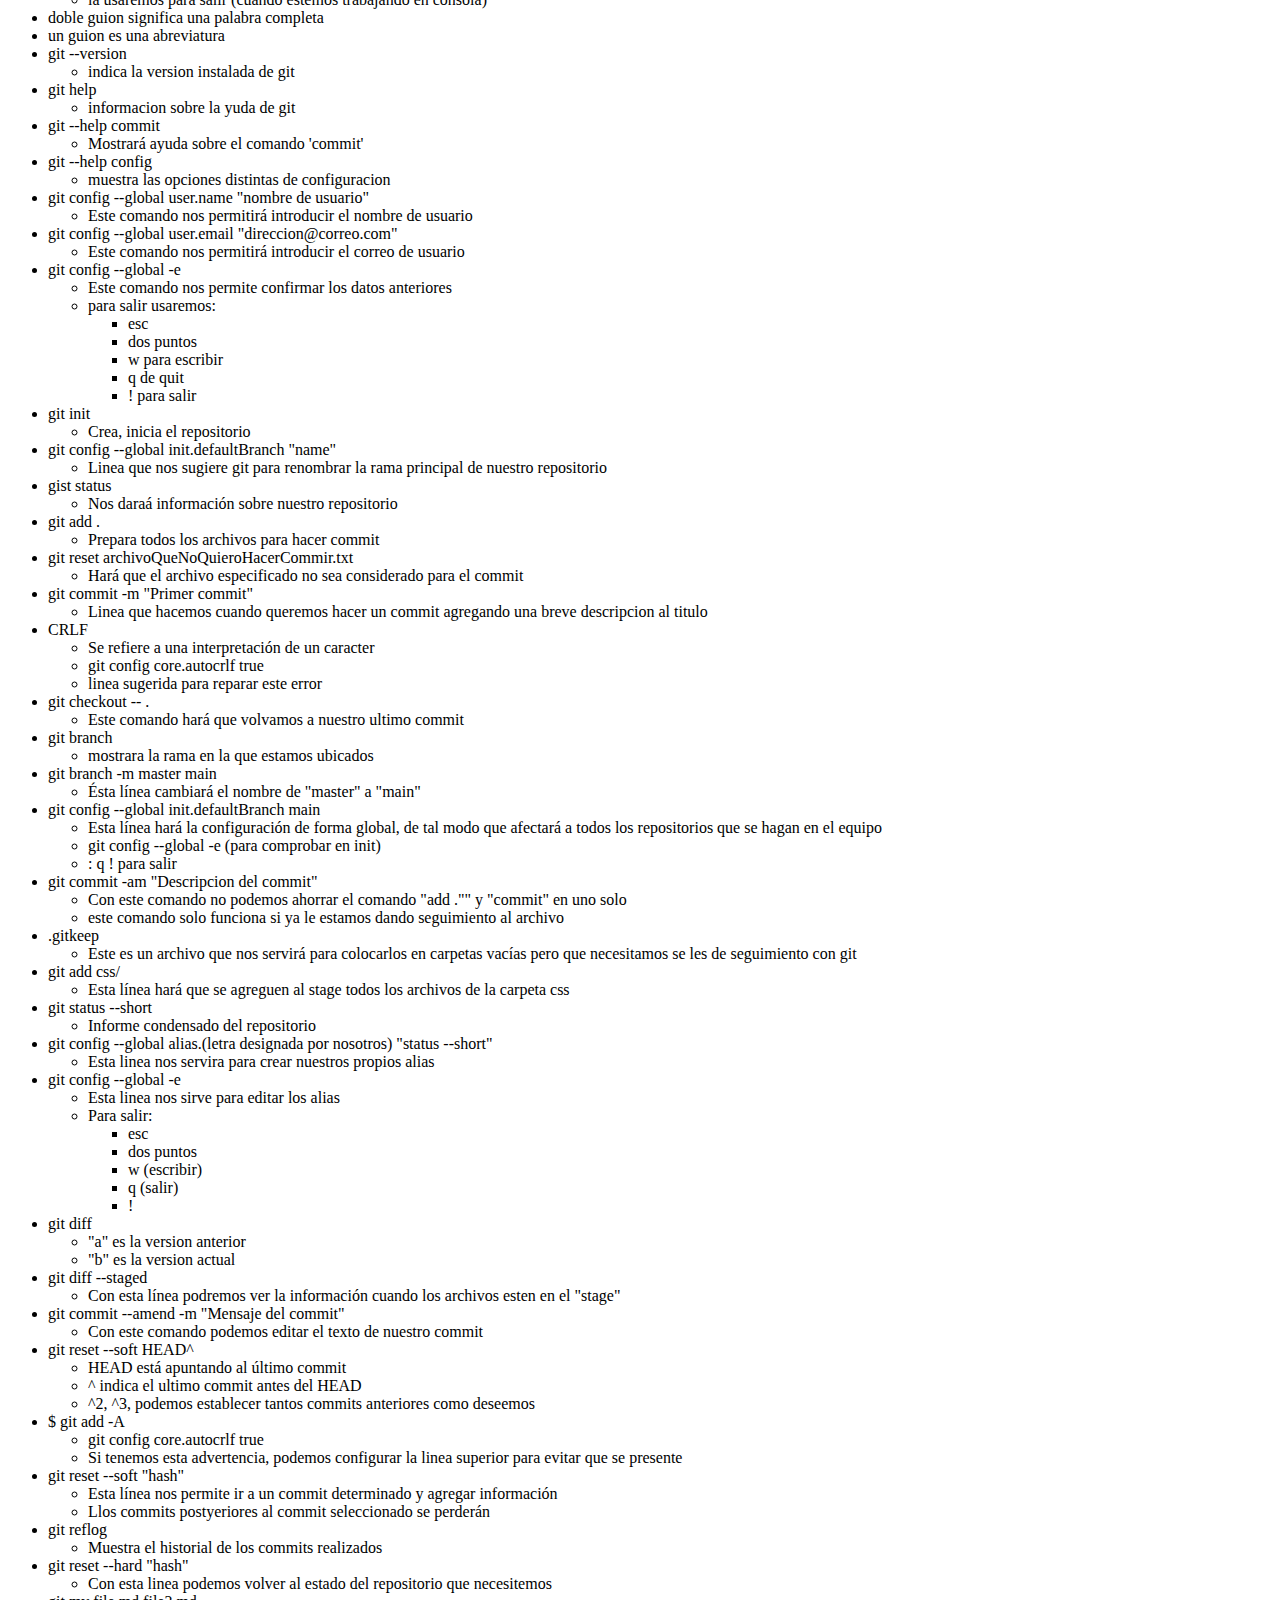
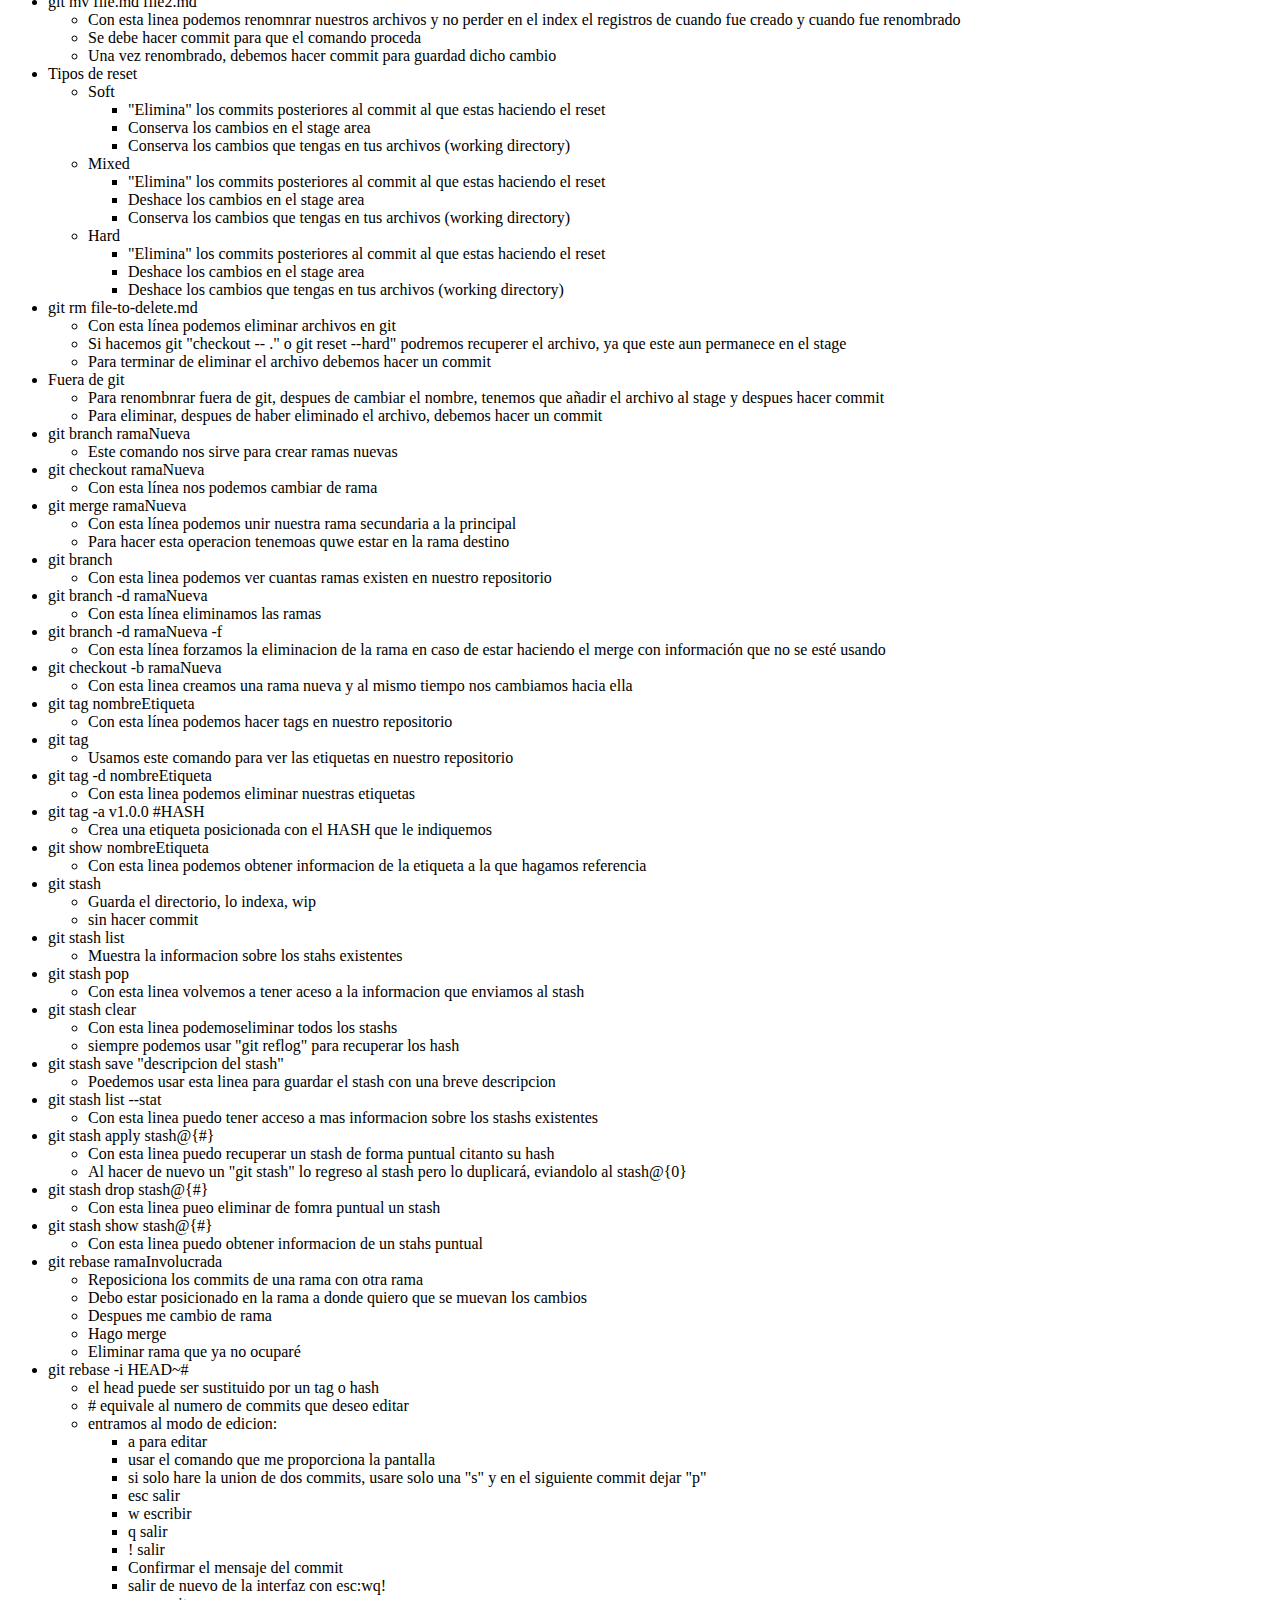
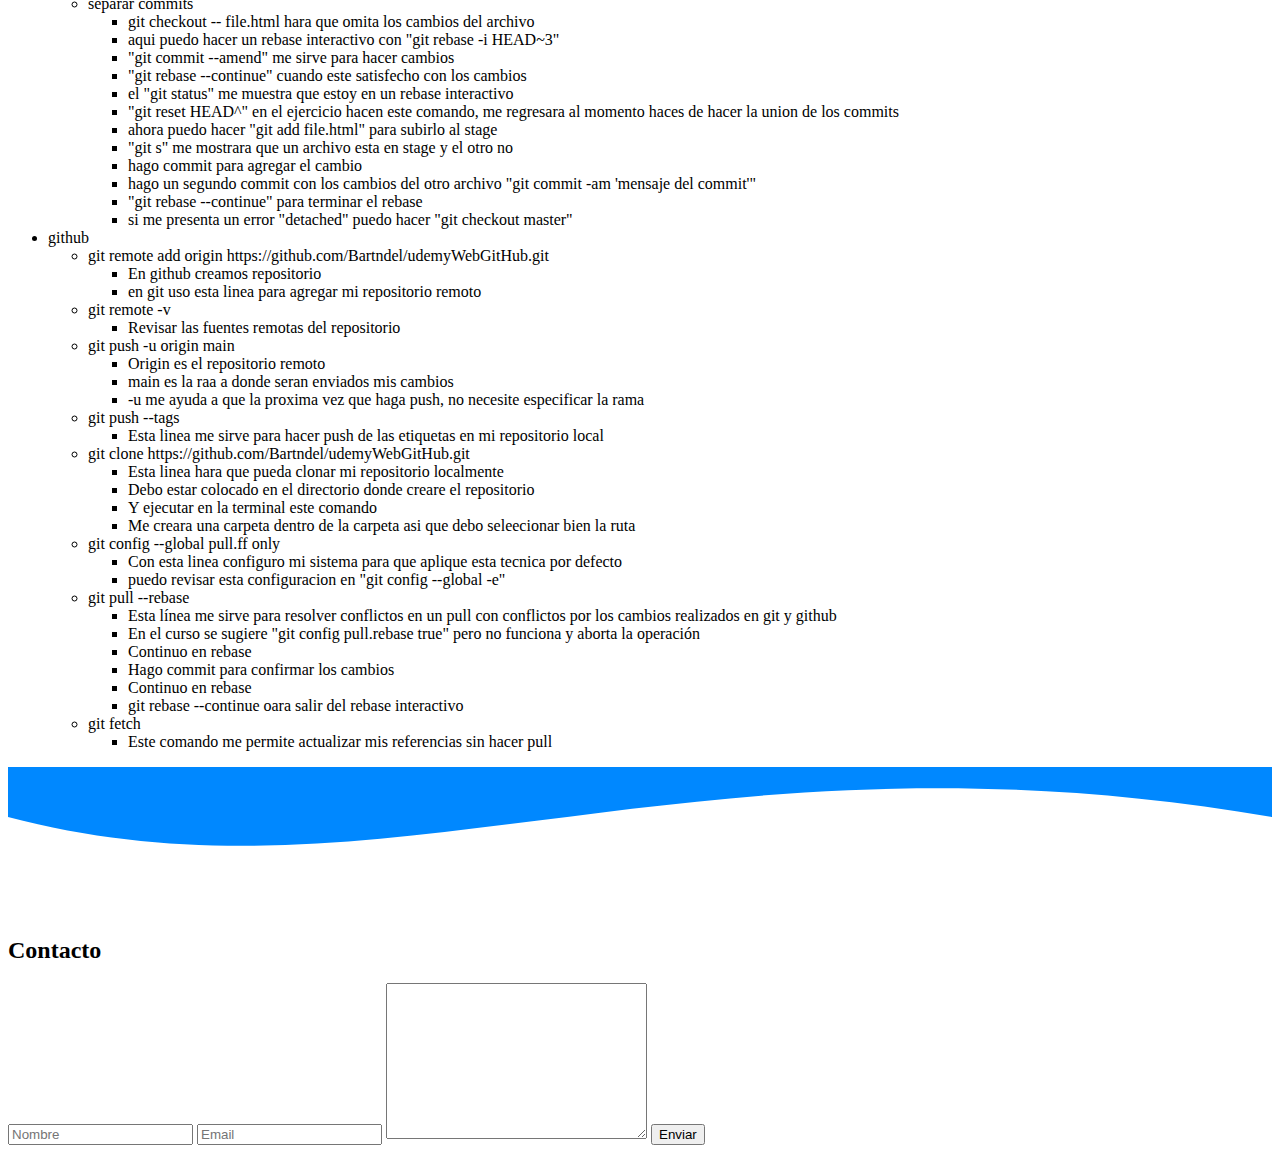
==== commit c465d176: "Termine de hacer el html para apuntes de Diseño Web y Git y GitHub" ====
--- a/comandos-Git-github.html
+++ b/comandos-Git-github.html
@@ -5,8 +5,108 @@
     <meta http-equiv="X-UA-Compatible" content="IE=edge">
     <meta name="viewport" content="width=device-width, initial-scale=1.0">
     <title>Comandos de Git</title>
+
+    <!-- Fuentes -->
+    <link rel="preconnect" href="https://fonts.googleapis.com">
+    <link rel="preconnect" href="https://fonts.gstatic.com" crossorigin>
+    <link href="https://fonts.googleapis.com/css2?family=Raleway:wght@300;500;700&family=Taviraj:wght@100;200;300;500;700&display=swap" rel="stylesheet">
+    <!-- Fuentes -->
+
 </head>
+
 <body>
+
+    <header class="header">
+        <nav class="contenedor manu-nav">
+            <a href="#">Git</a>
+            <a href="#">GitHub</a>
+        </nav>
+        <div class="contenedor hero">
+            <contenedor-textos>
+                <h1>Apuntes del curso diseño web y Git y GitHub</h1>
+                <p>Comandos y ejercicios de mis apuntes de los cursos de diseño web y Git y GitHub</p>
+            </contenedor-textos>
+        </div>
+        <!-- Generated by https://smooth.ie/blogs/news/svg-wavey-transitions-between-sections -->
+        <div class="wave" style="height: 150px; overflow: hidden;" ><svg viewBox="0 0 500 150" preserveAspectRatio="none" style="height: 100%; width: 100%;"><path d="M0.00,49.98 C119.35,-96.20 385.15,256.08 500.00,49.98 L500.00,150.00 L0.00,150.00 Z" style="stroke: none; fill: #08f;"></path></svg></div>
+        <!-- Generated by https://smooth.ie/blogs/news/svg-wavey-transitions-between-sections -->
+    </header>
+
+    <main>
+        <section class="contenedor seccion1">
+            <h2 class="titulo-seccion">Mis apuntes</h2>
+            <div class="contenedor-sobre-git">
+                <img src="assets/svg/gitWeb_gityGitHub.svg" alt="Imagen de persona trabajando con tecnología en red">
+                <div class="temas">
+                    <div class="tema">
+                        <h3 class="t-temas">Git</h3>
+                        <p class="n-temas">
+                            Git es un software de control de versiones diseñado por Linus Torvalds, pensando en la eficiencia, la confiabilidad y compatibilidad del mantenimiento de versiones de aplicaciones cuando estas tienen un gran número de archivos de código fuente.
+                        </p>
+                    </div>
+                    <div class="temas">
+                        <h3 class="t-temas">GitHub</h3>
+                        <p class="n-temas">
+                            GitHub es una forja para alojar proyectos utilizando el sistema de control de versiones Git. Se utiliza principalmente para la creación de código fuente de programas de ordenador. El software que opera GitHub fue escrito en Ruby on Rails. Desde enero de 2010, GitHub opera bajo el nombre de GitHub, Inc.
+                        </p>
+                    </div>
+                </div>
+            </div>
+        </section>
+        <section class="portafolio">
+            <div class="contenedor">
+                <h2 class="titulo-seccion">Portafolio</h2>
+                <div class="portafolio-contenedor">
+                    <img src="https://images.unsplash.com/photo-1504890001746-a9a68eda46e2?ixlib=rb-1.2.1&ixid=MnwxMjA3fDB8MHxzZWFyY2h8NzJ8fHRlY2h8ZW58MHx8MHx8&auto=format&fit=crop&w=500&q=60" alt="Mini dron sobre una mano">
+                </div>
+                <div class="portafolio-contenedor">
+                    <img src="https://images.unsplash.com/photo-1550745165-9bc0b252726f?ixlib=rb-1.2.1&ixid=MnwxMjA3fDB8MHxzZWFyY2h8OXx8dGVjaHxlbnwwfHwwfHw%3D&auto=format&fit=crop&w=500&q=60" alt="Chips de computadora">
+                </div>
+                <div class="portafolio-contenedor">
+                    <img src="https://images.unsplash.com/photo-1518770660439-4636190af475?ixlib=rb-1.2.1&ixid=MnwxMjA3fDB8MHxzZWFyY2h8MTF8fHRlY2h8ZW58MHx8MHx8&auto=format&fit=crop&w=500&q=60" alt="Laptop con movil y audifonos">
+                </div>
+                <div class="portafolio-contenedor">
+                    <img src="https://images.unsplash.com/photo-1446776653964-20c1d3a81b06?ixlib=rb-1.2.1&ixid=MnwxMjA3fDB8MHxzZWFyY2h8MjB8fHRlY2h8ZW58MHx8MHx8&auto=format&fit=crop&w=500&q=60" alt="Vista nocturna de la iluminacion artificial en norteamerica">
+                </div>
+                <div class="portafolio-contenedor">
+                    <img src="https://images.unsplash.com/photo-1526666923127-b2970f64b422?ixlib=rb-1.2.1&ixid=MnwxMjA3fDB8MHxzZWFyY2h8MjZ8fHRlY2h8ZW58MHx8MHx8&auto=format&fit=crop&w=500&q=60" alt="Atardecer, antena">
+                </div>
+                <div class="portafolio-contenedor">
+                    <img src="https://images.unsplash.com/photo-1504639725590-34d0984388bd?ixlib=rb-1.2.1&ixid=MnwxMjA3fDB8MHxzZWFyY2h8Mzl8fHRlY2h8ZW58MHx8MHx8&auto=format&fit=crop&w=500&q=60" alt="Lentes frente a computadora">
+                </div>
+            </div>
+        </section>
+        <section class="contenedor">
+            <h2>Temas de estudio</h2>
+            <section class="tablas-temas">
+                <div class="temas">
+                    <h3 class="name-topic">Git</h3>
+                    <p class="theme">Comandos de Git</p>
+                    <h2 class="theme-topic">Basico</h2>
+                    <h2 class="theme-topic">Intermedio</h2>
+                    <h2 class="theme-topic">Avanzado</h2>
+                    <a href="#" class="cta">Ir a los apuntes</a>
+                </div>
+                <div class="temas activo">
+                    <h3 class="name-topic">GitHub</h3>
+                    <p class="theme">Comandos de GitHub</p>
+                    <h2 class="theme-topic">Basico</h2>
+                    <h2 class="theme-topic">Intermedio</h2>
+                    <h2 class="theme-topic">Avanzado</h2>
+                    <a href="#" class="cta">Ir a los apuntes</a>
+                </div>
+                <div class="temas">
+                    <h3 class="name-topic">CSS</h3>
+                    <p class="theme">Conceptos de CSS</p>
+                    <h2 class="theme-topic">Basico</h2>
+                    <h2 class="theme-topic">Intermedio</h2>
+                    <h2 class="theme-topic">Avanzado</h2>
+                    <a href="#" class="cta">Ir a los apuntes</a>
+                </div>
+            </section>
+        </section>
+    </main>
+
     <ul>
         <li>Q
             <ul>
@@ -460,6 +560,18 @@
         </li>
     </ul>
 
+    <footer>
+        <!-- Generated by https://smooth.ie/blogs/news/svg-wavey-transitions-between-sections -->
+        <div class="wave" style="height: 150px; overflow: hidden;" ><svg viewBox="0 0 500 150" preserveAspectRatio="none" style="height: 100%; width: 100%;"><path d="M0.00,49.98 C149.99,150.00 271.49,-49.98 500.00,49.98 L500.00,0.00 L0.00,0.00 Z" style="stroke: none; fill: #08f;"></path></svg></div>
+        <h2 class="titulo-seccion">Contacto</h2>
+        <form action="" class="formulario">
+            <input type="text" name="" id="" placeholder="Nombre">
+            <input type="email" name="" id="" placeholder="Email">
+            <textarea name="" id="" cols="30" rows="10"></textarea>
+            <input type="submit" value="Enviar">
+        </form>
+    </footer>
+
     <!-- <script src="JS/script001.js"></script> -->
     <!-- <script src="JS/imc.js"></script> -->
     
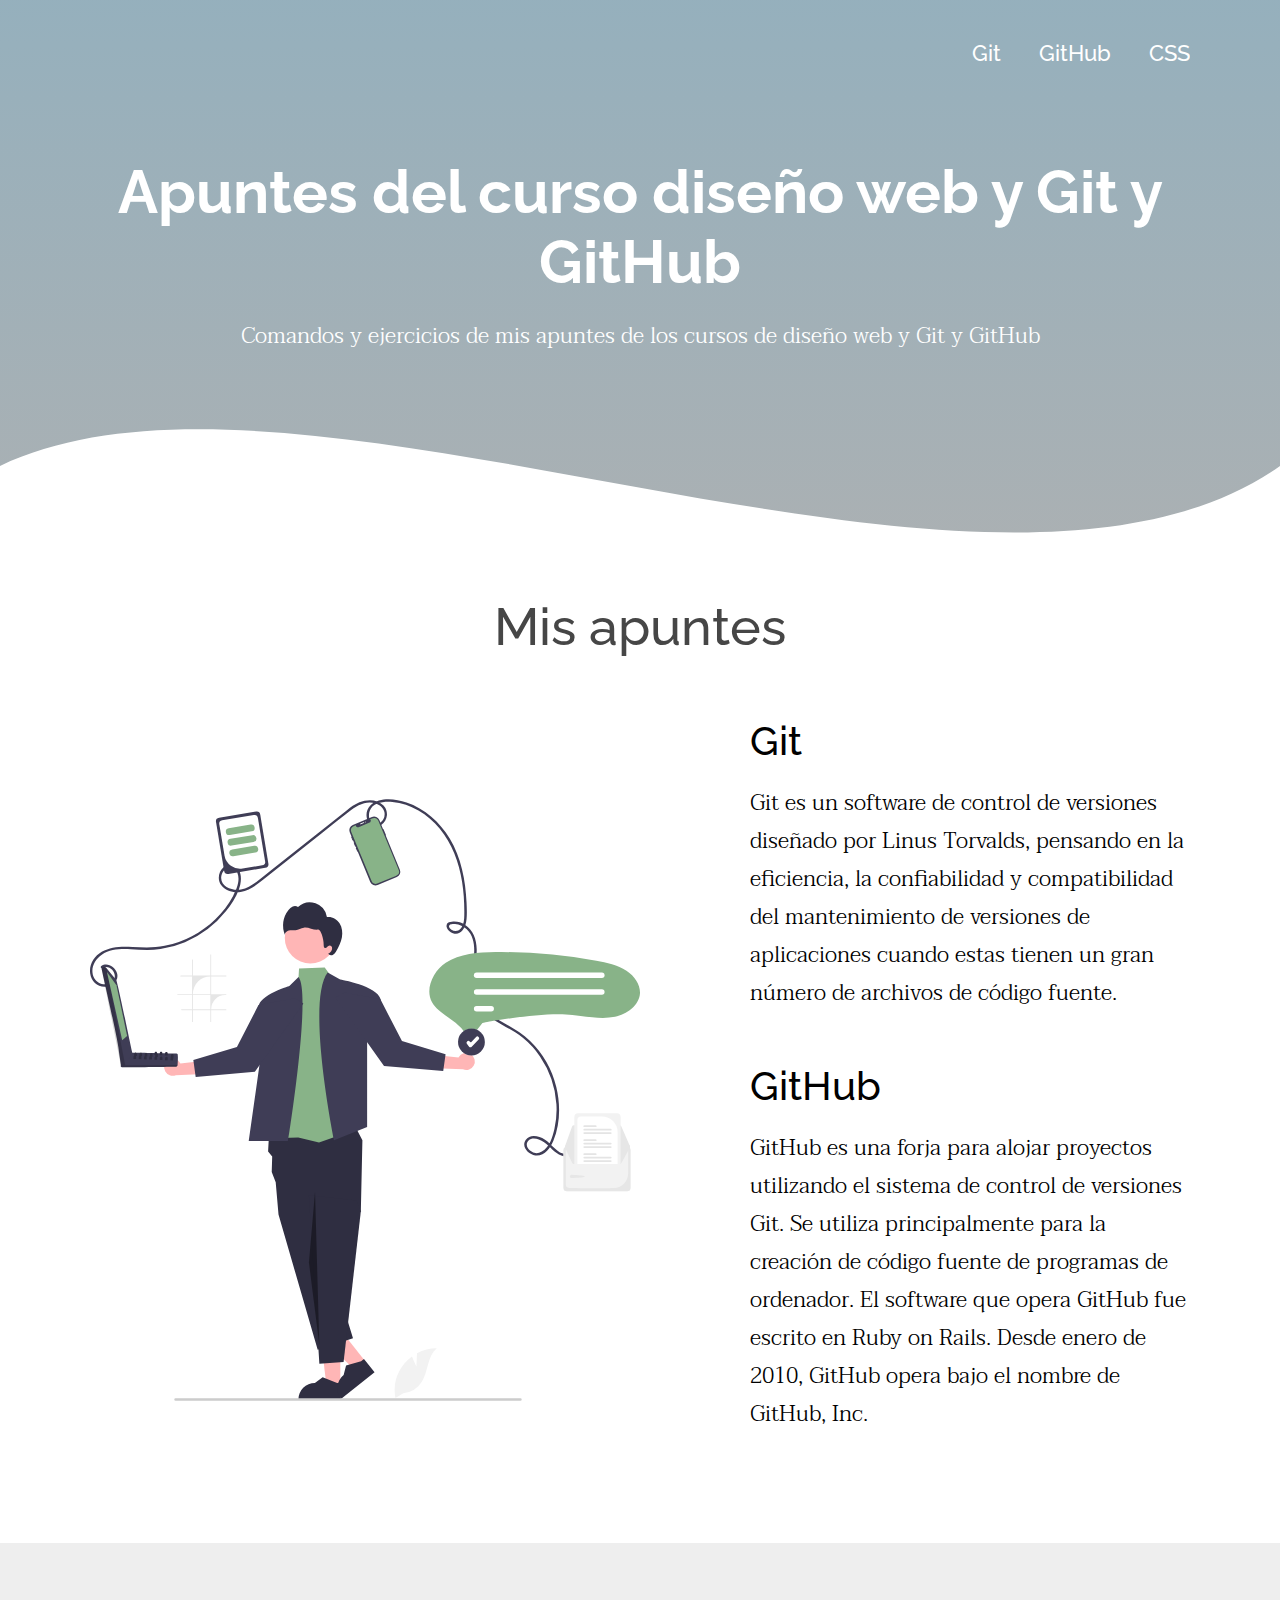
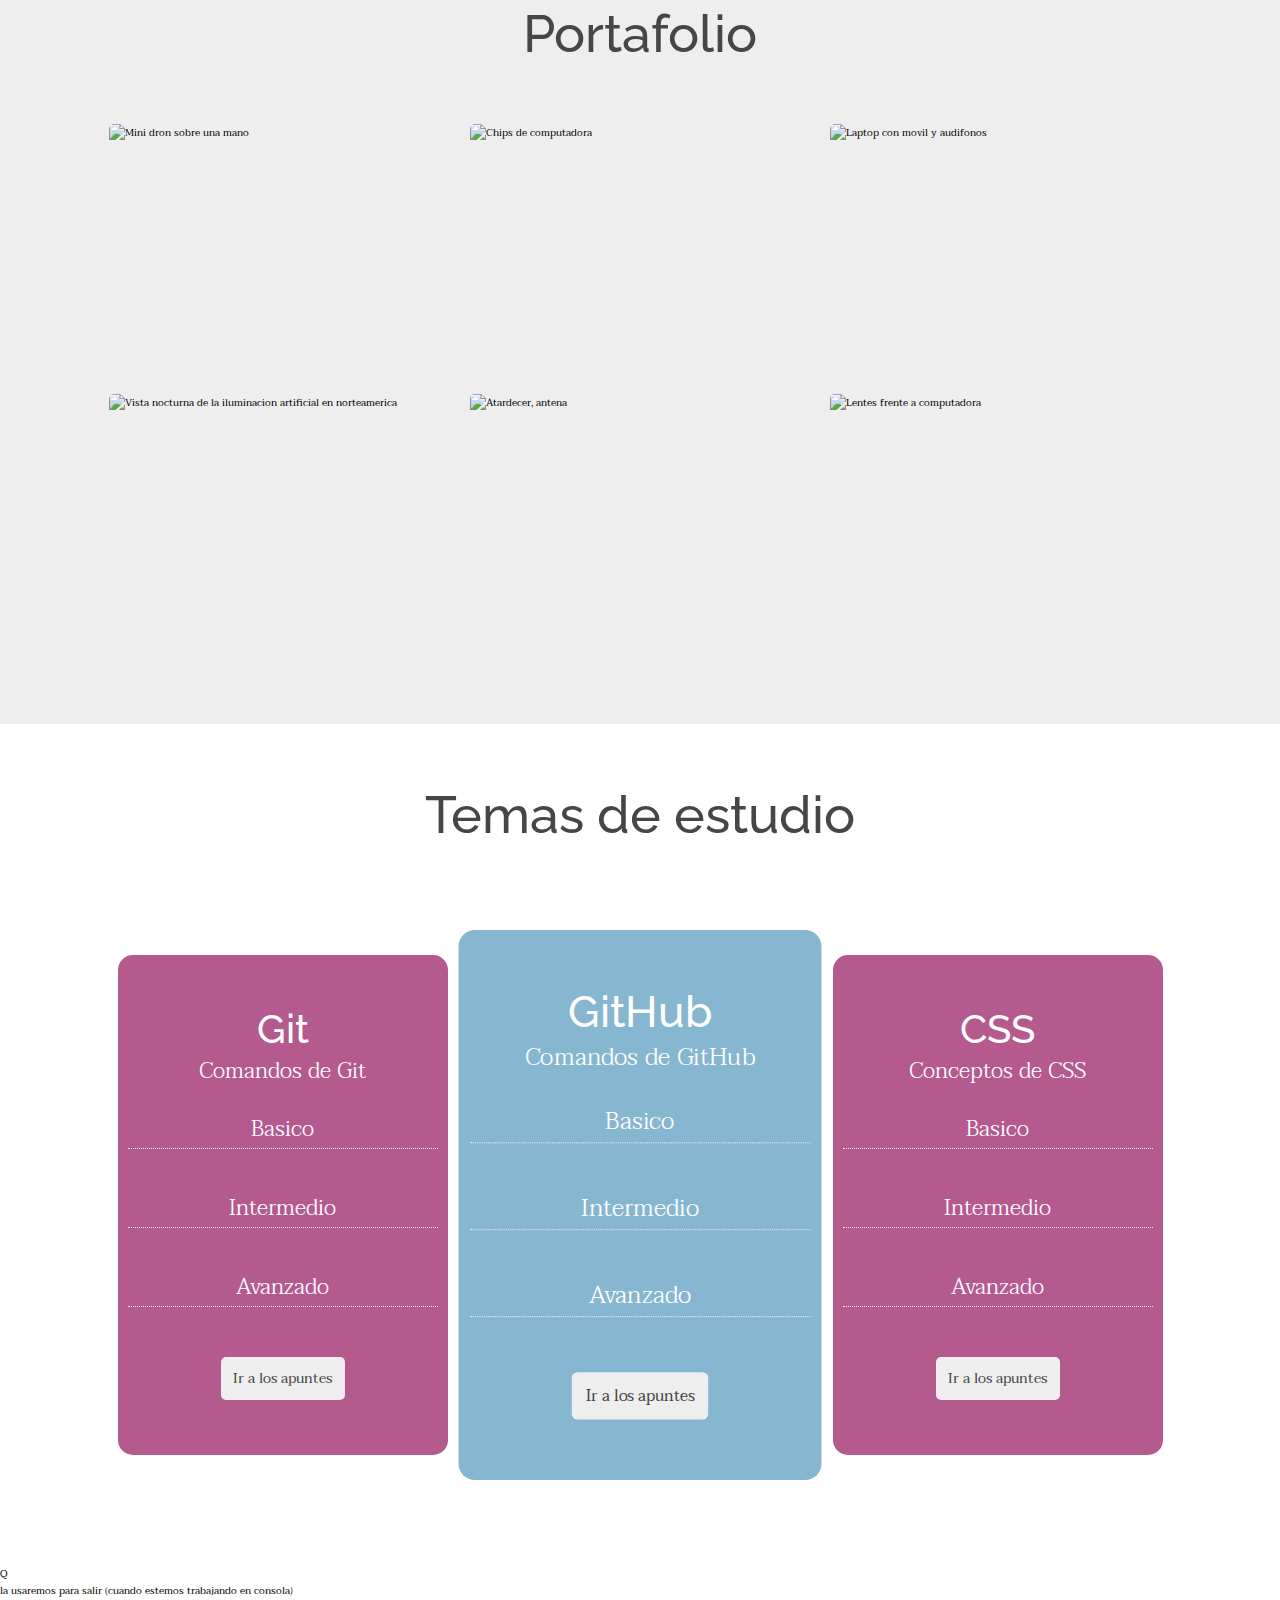
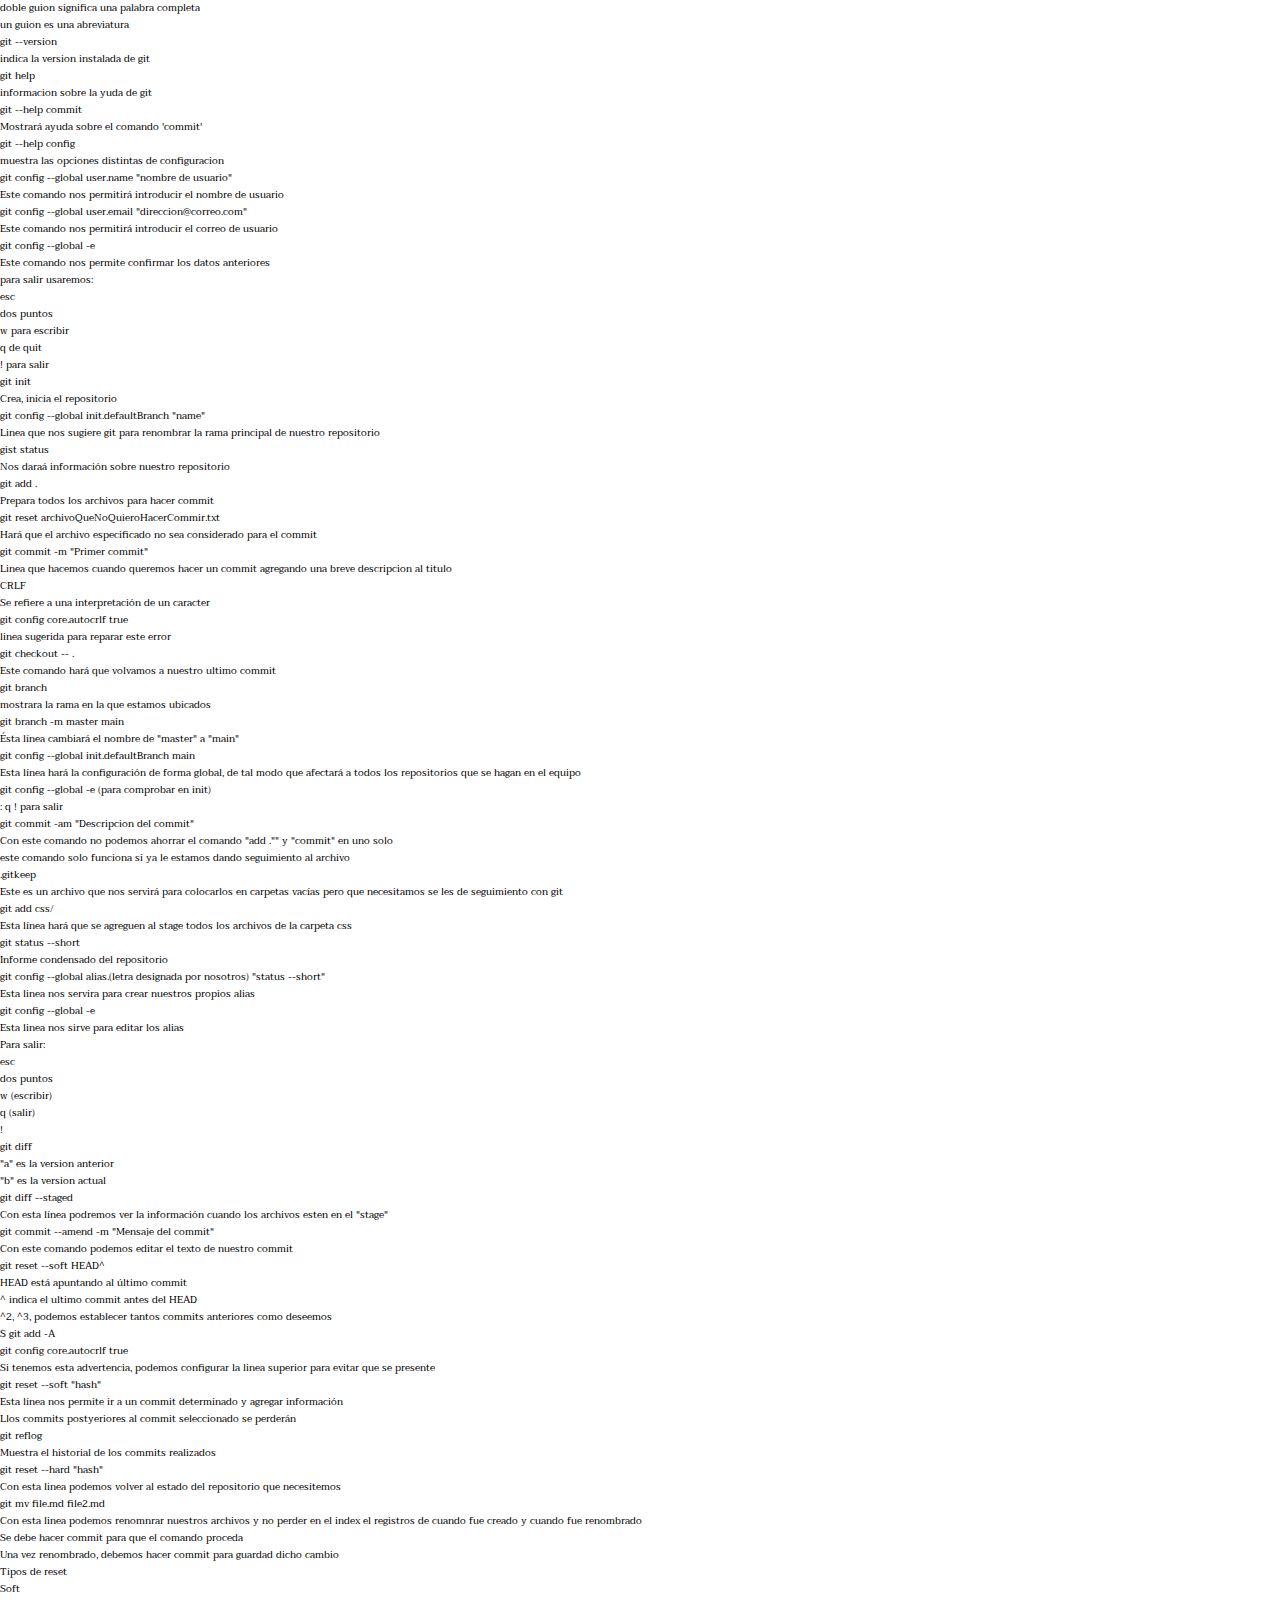
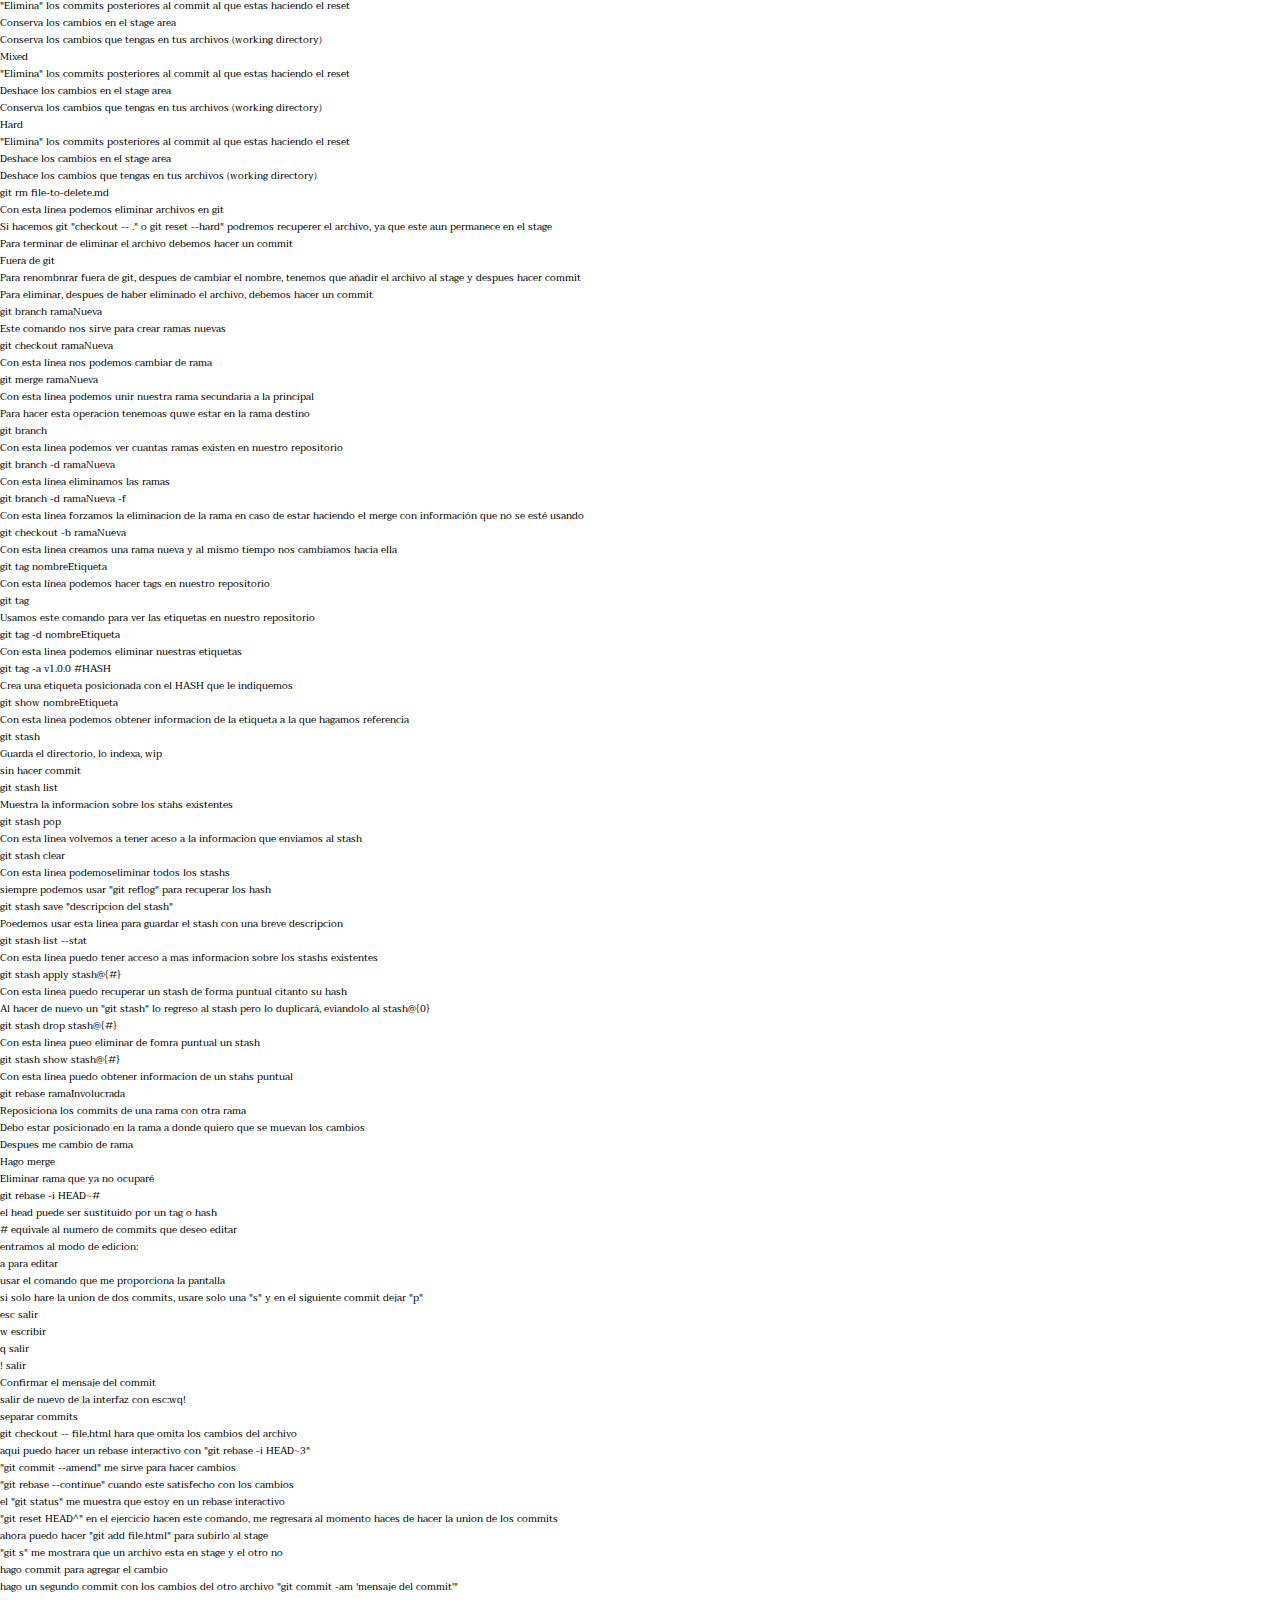
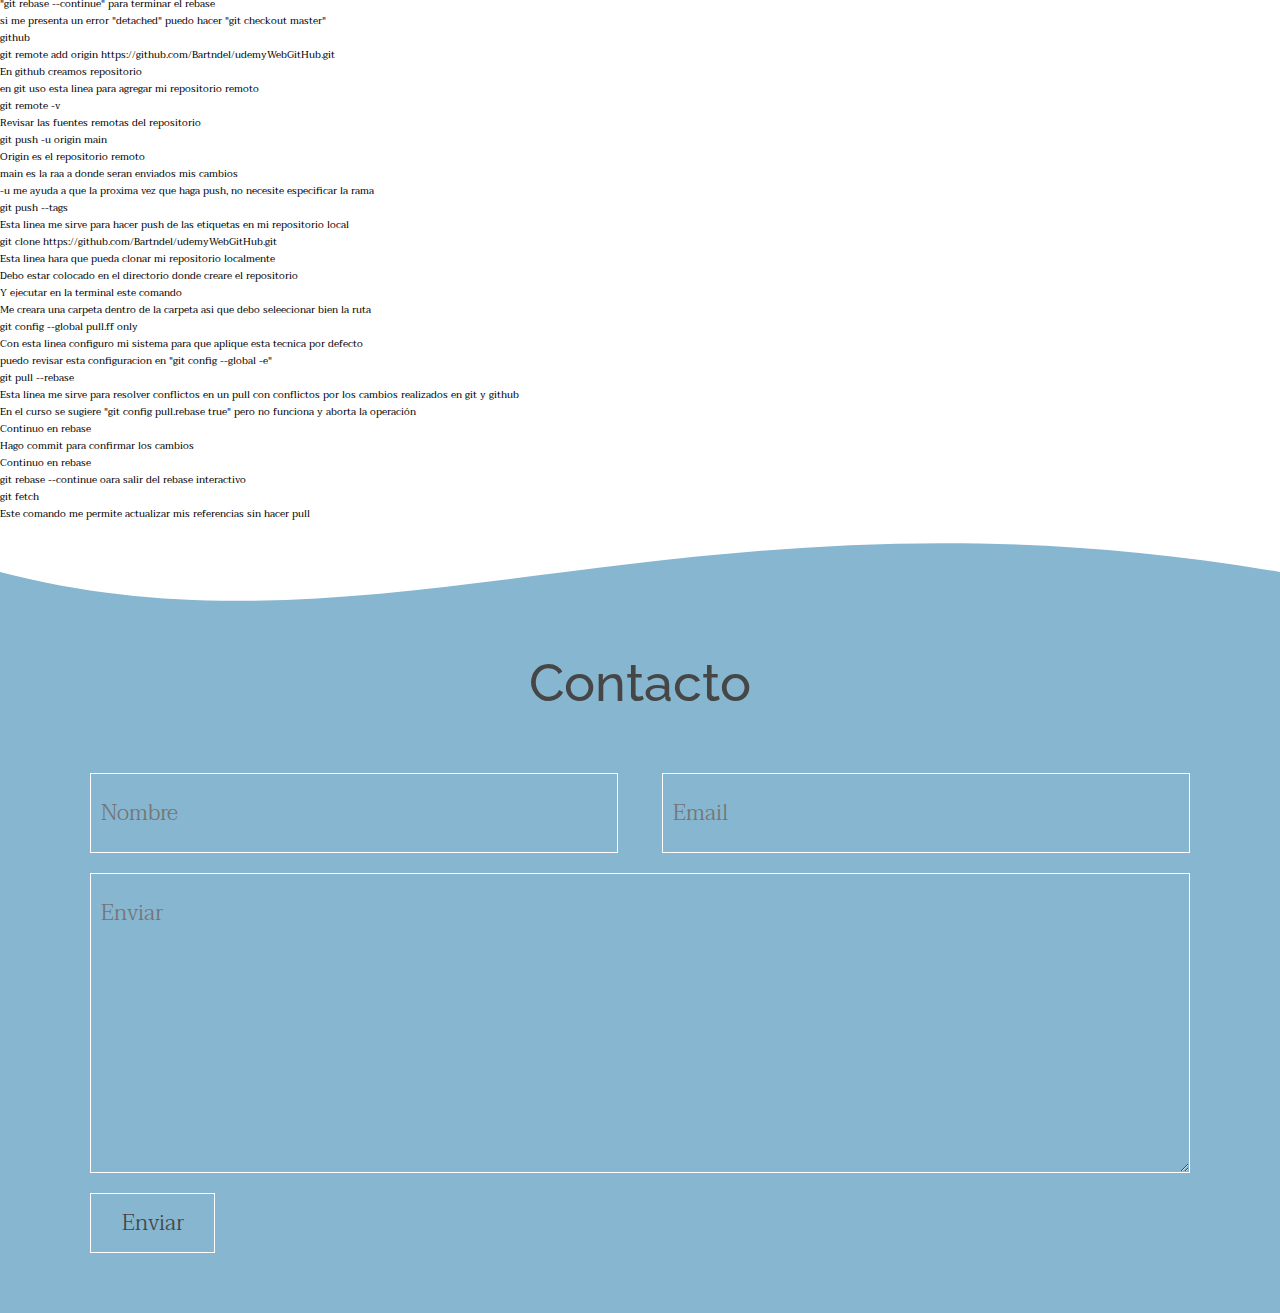
==== commit 4aa9ee47: "Estilos terminados, falta definir estilo a los comandos. Termine la segunda practica del curseo de d" ====
--- a/comandos-Git-github.html
+++ b/comandos-Git-github.html
@@ -5,6 +5,7 @@
     <meta http-equiv="X-UA-Compatible" content="IE=edge">
     <meta name="viewport" content="width=device-width, initial-scale=1.0">
     <title>Comandos de Git</title>
+    <link rel="stylesheet" href="CSS/style.css">
 
     <!-- Fuentes -->
     <link rel="preconnect" href="https://fonts.googleapis.com">
@@ -17,94 +18,104 @@
 <body>
 
     <header class="header">
-        <nav class="contenedor manu-nav">
+        <nav class="contenedor menu-nav">
             <a href="#">Git</a>
             <a href="#">GitHub</a>
+            <a href="#">CSS</a>
         </nav>
         <div class="contenedor hero">
-            <contenedor-textos>
+            <div class="contenedor-textos">
                 <h1>Apuntes del curso diseño web y Git y GitHub</h1>
-                <p>Comandos y ejercicios de mis apuntes de los cursos de diseño web y Git y GitHub</p>
-            </contenedor-textos>
+                <p class="copy">Comandos y ejercicios de mis apuntes de los cursos de diseño web y Git y GitHub</p>
+            </div>
         </div>
         <!-- Generated by https://smooth.ie/blogs/news/svg-wavey-transitions-between-sections -->
-        <div class="wave" style="height: 150px; overflow: hidden;" ><svg viewBox="0 0 500 150" preserveAspectRatio="none" style="height: 100%; width: 100%;"><path d="M0.00,49.98 C119.35,-96.20 385.15,256.08 500.00,49.98 L500.00,150.00 L0.00,150.00 Z" style="stroke: none; fill: #08f;"></path></svg></div>
+        <div class="wave" style="height: 150px; overflow: hidden;" ><svg viewBox="0 0 500 150" preserveAspectRatio="none" style="height: 100%; width: 100%;"><path d="M0.00,49.98 C119.35,-96.20 385.15,256.08 500.00,49.98 L500.00,150.00 L0.00,150.00 Z" style="stroke: none; fill: #fff;"></path></svg></div>
         <!-- Generated by https://smooth.ie/blogs/news/svg-wavey-transitions-between-sections -->
     </header>
 
     <main>
+
         <section class="contenedor seccion1">
             <h2 class="titulo-seccion">Mis apuntes</h2>
             <div class="contenedor-sobre-git">
-                <img src="assets/svg/gitWeb_gityGitHub.svg" alt="Imagen de persona trabajando con tecnología en red">
+                <img 
+                class="ilustracion"
+                src="assets/svg/gitWeb_gityGitHub.svg" 
+                alt="Imagen de persona trabajando con tecnología en red">
                 <div class="temas">
                     <div class="tema">
                         <h3 class="t-temas">Git</h3>
-                        <p class="n-temas">
+                        <p class="c-temas">
                             Git es un software de control de versiones diseñado por Linus Torvalds, pensando en la eficiencia, la confiabilidad y compatibilidad del mantenimiento de versiones de aplicaciones cuando estas tienen un gran número de archivos de código fuente.
                         </p>
                     </div>
-                    <div class="temas">
+                    <div class="tema">
                         <h3 class="t-temas">GitHub</h3>
-                        <p class="n-temas">
+                        <p class="c-temas">
                             GitHub es una forja para alojar proyectos utilizando el sistema de control de versiones Git. Se utiliza principalmente para la creación de código fuente de programas de ordenador. El software que opera GitHub fue escrito en Ruby on Rails. Desde enero de 2010, GitHub opera bajo el nombre de GitHub, Inc.
                         </p>
                     </div>
                 </div>
             </div>
         </section>
+
         <section class="portafolio">
             <div class="contenedor">
                 <h2 class="titulo-seccion">Portafolio</h2>
                 <div class="portafolio-contenedor">
-                    <img src="https://images.unsplash.com/photo-1504890001746-a9a68eda46e2?ixlib=rb-1.2.1&ixid=MnwxMjA3fDB8MHxzZWFyY2h8NzJ8fHRlY2h8ZW58MHx8MHx8&auto=format&fit=crop&w=500&q=60" alt="Mini dron sobre una mano">
-                </div>
-                <div class="portafolio-contenedor">
-                    <img src="https://images.unsplash.com/photo-1550745165-9bc0b252726f?ixlib=rb-1.2.1&ixid=MnwxMjA3fDB8MHxzZWFyY2h8OXx8dGVjaHxlbnwwfHwwfHw%3D&auto=format&fit=crop&w=500&q=60" alt="Chips de computadora">
-                </div>
-                <div class="portafolio-contenedor">
-                    <img src="https://images.unsplash.com/photo-1518770660439-4636190af475?ixlib=rb-1.2.1&ixid=MnwxMjA3fDB8MHxzZWFyY2h8MTF8fHRlY2h8ZW58MHx8MHx8&auto=format&fit=crop&w=500&q=60" alt="Laptop con movil y audifonos">
-                </div>
-                <div class="portafolio-contenedor">
-                    <img src="https://images.unsplash.com/photo-1446776653964-20c1d3a81b06?ixlib=rb-1.2.1&ixid=MnwxMjA3fDB8MHxzZWFyY2h8MjB8fHRlY2h8ZW58MHx8MHx8&auto=format&fit=crop&w=500&q=60" alt="Vista nocturna de la iluminacion artificial en norteamerica">
-                </div>
-                <div class="portafolio-contenedor">
-                    <img src="https://images.unsplash.com/photo-1526666923127-b2970f64b422?ixlib=rb-1.2.1&ixid=MnwxMjA3fDB8MHxzZWFyY2h8MjZ8fHRlY2h8ZW58MHx8MHx8&auto=format&fit=crop&w=500&q=60" alt="Atardecer, antena">
-                </div>
-                <div class="portafolio-contenedor">
-                    <img src="https://images.unsplash.com/photo-1504639725590-34d0984388bd?ixlib=rb-1.2.1&ixid=MnwxMjA3fDB8MHxzZWFyY2h8Mzl8fHRlY2h8ZW58MHx8MHx8&auto=format&fit=crop&w=500&q=60" alt="Lentes frente a computadora">
+                    <div class="imagen-contenedor">
+                        <img src="https://images.unsplash.com/photo-1504890001746-a9a68eda46e2?ixlib=rb-1.2.1&ixid=MnwxMjA3fDB8MHxzZWFyY2h8NzJ8fHRlY2h8ZW58MHx8MHx8&auto=format&fit=crop&w=500&q=60" alt="Mini dron sobre una mano">
+                    </div>
+                    <div class="imagen-contenedor">
+                        <img src="https://images.unsplash.com/photo-1550745165-9bc0b252726f?ixlib=rb-1.2.1&ixid=MnwxMjA3fDB8MHxzZWFyY2h8OXx8dGVjaHxlbnwwfHwwfHw%3D&auto=format&fit=crop&w=500&q=60" alt="Chips de computadora">
+                    </div>
+                    <div class="imagen-contenedor">
+                        <img src="https://images.unsplash.com/photo-1518770660439-4636190af475?ixlib=rb-1.2.1&ixid=MnwxMjA3fDB8MHxzZWFyY2h8MTF8fHRlY2h8ZW58MHx8MHx8&auto=format&fit=crop&w=500&q=60" alt="Laptop con movil y audifonos">
+                    </div>
+                    <div class="imagen-contenedor">
+                        <img src="https://images.unsplash.com/photo-1446776653964-20c1d3a81b06?ixlib=rb-1.2.1&ixid=MnwxMjA3fDB8MHxzZWFyY2h8MjB8fHRlY2h8ZW58MHx8MHx8&auto=format&fit=crop&w=500&q=60" alt="Vista nocturna de la iluminacion artificial en norteamerica">
+                    </div>
+                    <div class="imagen-contenedor">
+                        <img src="https://images.unsplash.com/photo-1526666923127-b2970f64b422?ixlib=rb-1.2.1&ixid=MnwxMjA3fDB8MHxzZWFyY2h8MjZ8fHRlY2h8ZW58MHx8MHx8&auto=format&fit=crop&w=500&q=60" alt="Atardecer, antena">
+                    </div>
+                    <div class="imagen-contenedor">
+                        <img src="https://images.unsplash.com/photo-1504639725590-34d0984388bd?ixlib=rb-1.2.1&ixid=MnwxMjA3fDB8MHxzZWFyY2h8Mzl8fHRlY2h8ZW58MHx8MHx8&auto=format&fit=crop&w=500&q=60" alt="Lentes frente a computadora">
+                    </div>
                 </div>
             </div>
         </section>
+
         <section class="contenedor">
-            <h2>Temas de estudio</h2>
+            <h2 class="titulo-seccion">Temas de estudio</h2>
             <section class="tablas-temas">
-                <div class="temas">
-                    <h3 class="name-topic">Git</h3>
+                <div class="unidades">
+                    <h3 class="t-temas">Git</h3>
                     <p class="theme">Comandos de Git</p>
-                    <h2 class="theme-topic">Basico</h2>
-                    <h2 class="theme-topic">Intermedio</h2>
-                    <h2 class="theme-topic">Avanzado</h2>
+                    <h2 class="c-unidades">Basico</h2>
+                    <h2 class="c-unidades">Intermedio</h2>
+                    <h2 class="c-unidades">Avanzado</h2>
                     <a href="#" class="cta">Ir a los apuntes</a>
                 </div>
-                <div class="temas activo">
-                    <h3 class="name-topic">GitHub</h3>
+                <div class="unidades activo">
+                    <h3 class="t-temas">GitHub</h3>
                     <p class="theme">Comandos de GitHub</p>
-                    <h2 class="theme-topic">Basico</h2>
-                    <h2 class="theme-topic">Intermedio</h2>
-                    <h2 class="theme-topic">Avanzado</h2>
+                    <h2 class="c-unidades">Basico</h2>
+                    <h2 class="c-unidades">Intermedio</h2>
+                    <h2 class="c-unidades">Avanzado</h2>
                     <a href="#" class="cta">Ir a los apuntes</a>
                 </div>
-                <div class="temas">
-                    <h3 class="name-topic">CSS</h3>
+                <div class="unidades">
+                    <h3 class="t-temas">CSS</h3>
                     <p class="theme">Conceptos de CSS</p>
-                    <h2 class="theme-topic">Basico</h2>
-                    <h2 class="theme-topic">Intermedio</h2>
-                    <h2 class="theme-topic">Avanzado</h2>
+                    <h2 class="c-unidades">Basico</h2>
+                    <h2 class="c-unidades">Intermedio</h2>
+                    <h2 class="c-unidades">Avanzado</h2>
                     <a href="#" class="cta">Ir a los apuntes</a>
                 </div>
             </section>
         </section>
+
     </main>
 
     <ul>
@@ -561,15 +572,20 @@
     </ul>
 
     <footer>
+        
+        <div class="contenedor">
+            <h2 class="titulo-seccion">Contacto</h2>
+            <form action="" class="formulario">
+                <input type="text" name="" id="" placeholder="Nombre" class="input">
+                <input type="email" name="" id="" placeholder="Email" class="input">
+                <textarea name="" id="" cols="30" rows="10" placeholder="Enviar" class="input"></textarea>
+                <input type="submit" value="Enviar" class="input submit">
+            </form>
+        </div>
         <!-- Generated by https://smooth.ie/blogs/news/svg-wavey-transitions-between-sections -->
-        <div class="wave" style="height: 150px; overflow: hidden;" ><svg viewBox="0 0 500 150" preserveAspectRatio="none" style="height: 100%; width: 100%;"><path d="M0.00,49.98 C149.99,150.00 271.49,-49.98 500.00,49.98 L500.00,0.00 L0.00,0.00 Z" style="stroke: none; fill: #08f;"></path></svg></div>
-        <h2 class="titulo-seccion">Contacto</h2>
-        <form action="" class="formulario">
-            <input type="text" name="" id="" placeholder="Nombre">
-            <input type="email" name="" id="" placeholder="Email">
-            <textarea name="" id="" cols="30" rows="10"></textarea>
-            <input type="submit" value="Enviar">
-        </form>
+        <div class="wave" style="height: 150px; overflow: hidden;" >
+            <svg viewBox="0 0 500 150" preserveAspectRatio="none" style="height: 100%; width: 100%;"><path d="M0.00,49.98 C149.99,150.00 271.49,-49.98 500.00,49.98 L500.00,0.00 L0.00,0.00 Z" style="stroke: none; fill: #fff;"></path></svg>
+        </div>
     </footer>
 
     <!-- <script src="JS/script001.js"></script> -->
--- a/CSS/style.css
+++ b/CSS/style.css
@@ -0,0 +1,356 @@
+:root {
+    --max-width: 1100px;
+    --centrado: 0 auto;
+    --pddng-contenedor: 60px 0;
+    --mrg-top: 40px;
+    --pddngcpy: 20px 0;
+
+    --fsBigger: 6rem;
+    --fsBig: 5.2rem;
+    --fsMedium: 4rem;
+    --fsSmall: 2.2rem;
+    --fsBttn: 1.4rem;
+
+    --clrBlack: rgb(70, 70, 70);
+    --clrUno: rgba(143, 6, 86, 0.664);
+    --clrDos: rgba(9, 104, 158, 0.486);
+
+    --brdrR1: 5px;
+    --brdrR2: 15px;
+    --brdrR3: 25px;
+
+    --pddngItem: 50px 10px;
+    --pddngBttn: 10px 0;
+}
+
+* {
+    margin: 0;
+    padding: 0;
+    box-sizing: border-box;
+}
+
+html {
+    font-size: 62.5%;
+}
+
+body {
+    font-family: 'Raleway', sans-serif;
+    font-family: 'Taviraj', serif;
+}
+
+.contenedor {
+    width: 90%;
+    max-width: var(--max-width);
+    margin: var(--centrado);
+    /* background-color: black; */
+    overflow: hidden;
+    padding: var(--pddng-contenedor);
+}
+
+/* header */
+.menu-nav {
+    text-align: right;
+    padding: 0;
+}
+
+.menu-nav a {
+    display: inline-block;
+    color: #fff;
+    text-decoration: none;
+    margin-left: 35px;
+    margin-top: var(--mrg-top);
+    font-family: 'Raleway', sans-serif;
+    font-weight: 500;
+    font-size: var(--fsSmall);
+}
+
+.menu-nav a:hover {
+    text-decoration: underline;
+}
+
+header {
+    width: 100%;
+
+    background-image: 
+        linear-gradient(to top, rgba(110, 94, 86, 0.486) 0%, rgba(41, 95, 121, 0.493) 100%),
+        url('https://images.unsplash.com/photo-1484557052118-f32bd25b45b5?ixlib=rb-1.2.1&ixid=MnwxMjA3fDB8MHxzZWFyY2h8NzV8fHRlY2h8ZW58MHx8MHx8&auto=format&fit=crop&w=500&q=60');
+    background-attachment: fixed;
+    background-position: center;
+    /* background-size: cover; */
+    position: relative;
+}
+
+.hero {
+    height: 500px;
+    display: flex;
+    justify-content: center;
+    align-items: center;
+    color: #fff;
+    text-align: center;
+}
+
+.hero h1 {
+    font-family: 'Raleway', sans-serif;
+    font-weight: 700;
+    font-size: var(--fsBigger);
+}
+
+.copy, .c-temas {
+    font-size: var(--fsSmall);
+    padding:  var(--pddngcpy);
+    font-weight: 300;
+}
+
+.wave {
+    position: absolute;
+    bottom: 0;
+    left: 0;
+    width: 100%;
+}
+
+.contenedor-textos {
+    padding-bottom: 100px;
+}
+
+/* Main */
+.seccion1 {
+    padding-top: 30px;
+}
+
+.titulo-seccion {
+    text-align: center;
+    font-family: 'Raleway', sans-serif;
+    font-size: var(--fsBig);
+    font-weight: 500;
+    color: var(--clrBlack);
+    padding-bottom: 60px;
+}
+
+.contenedor-sobre-git {
+    display: flex;
+    justify-content: space-between;
+    flex-wrap: wrap;
+}
+
+.temas {
+    width: 40%;
+}
+
+.tema {
+    margin-bottom: 30px;
+}
+
+.t-temas {
+    font-family: 'Raleway', sans-serif;
+    font-weight: 500;
+    font-size: var(--fsMedium);
+}
+
+.ilustracion {
+    width: 50%;
+}
+
+/* Portafolio */
+.portafolio {
+    background-color: #eee;
+}
+
+.portafolio-contenedor {
+    display: flex;
+    justify-content: space-evenly;
+    flex-wrap: wrap;
+}
+
+.imagen-contenedor {
+    width: 31%;
+    height: 250px;
+    margin-bottom: 20px;
+}
+
+.imagen-contenedor img {
+    display: block;
+    width: 100%;
+    height: 100%;
+    object-fit: cover;
+    border-radius: 5px;
+}
+
+/* Temas de estudio */
+.tablas-temas {
+    display: flex;
+    height: 600px;
+    flex-wrap: wrap;
+    align-items: center;
+    justify-content: space-evenly;
+}
+
+.unidades {
+    width: 30%;
+    text-align: center;
+    background-color: var(--clrUno);
+    height: 500px;
+    border-radius: var(--brdrR2);
+    padding: var(--pddngItem);
+    overflow: hidden;
+    color: #fff;
+}
+
+.c-unidades {
+    font-size: var(--fsSmall);
+    padding:  var(--pddngcpy);
+    font-weight: 300;
+    margin-bottom: 20px;
+    border-bottom: 1px dotted #eee;
+    padding-bottom: 0px;
+}
+
+.activo {
+    background-color: var(--clrDos);
+    transform: scale(1.1);
+}
+
+.theme {
+    /* font-family: 'Raleway', sans-serif; */
+    font-weight: 300;
+    font-size: var(--fsSmall);
+}
+
+.cta {
+    background-color: #eee;
+    color: var(--clrBlack);
+    display: inline-block;
+    margin-top: 30px;
+    width: 40%;
+    padding: var(--pddngBttn);
+    border-radius: var(--brdrR1);
+    text-decoration: none;
+    font-size: var(--fsBttn);
+}
+
+/* Footer */
+footer {
+    background-color: var(--clrDos);
+    position: relative;
+}
+
+footer .wave {
+    top: 0;
+}
+
+footer .titulo-seccion {
+    margin-top: 70px;
+    color: var(--clrBlack);
+}
+
+.formulario {
+    display: flex;
+    flex-wrap: wrap;
+    justify-content: space-between;
+}
+
+.input {
+    font-family: 'Taviraj', serif;
+    border: 1px solid #fff;
+    background: none;
+    font-size: var(--fsSmall);
+    font-weight: 300;
+    outline: none;
+    padding: 20px 10px;
+    color: var(--clrBlack);
+    margin-bottom: 20px;
+}
+
+input[type="text"], input[type="email"] {
+    width: 48%;
+}
+
+textarea {
+    max-width: 100%;
+    min-width: 100%;
+    max-height: 300px;
+    min-height: 150px;
+}
+
+.submit {
+    margin: 0;
+    padding: 0;
+    width: 125px;
+    padding: var(--pddngBttn);
+    color: var(--clrBlack);
+}
+
+.submit:hover{
+    border-radius: var(--brdrR1);
+    cursor: pointer;
+    background: #fff;
+}
+
+/* Dispositivos Móviles */
+@media screen and (max-width:900px) {
+    .menu-nav {
+        text-align: center;
+    }
+
+    .hero h1 {
+        font-size: var(--fsBig);
+    }
+
+    .contenedor-sobre-git {
+        justify-content: center;
+    }
+
+    .temas {
+        width: 80%;
+    }
+
+    .ilustracion {
+        width: 80%;
+        margin-bottom: 40px;
+    }
+
+    .imagen-contenedor {
+        width: 47%;
+    }
+
+    .unidades {
+        width: 60%;
+        margin-bottom: 40px;
+    }
+
+    .tablas-temas {
+        height: auto;
+    }
+}
+
+@media screen and (max-width:500px) {
+    .contenedor {
+        width: 95%;
+    }
+
+    .hero h1 {
+        font-size: var(--fsMedium);
+    }
+
+    .menu-nav {
+        display: flex;
+        justify-content: space-evenly;
+    }
+
+    .menu-nav a {
+        margin-left: 0;
+    }
+
+    .imagen-contenedor {
+        width: 80%;
+    }
+
+    .unidades {
+        width: 80%;
+        /* margin-bottom: 40px; */
+    }
+
+    input[type="text"], input[type="email"], .submit {
+        width: 100%;
+    }
+
+}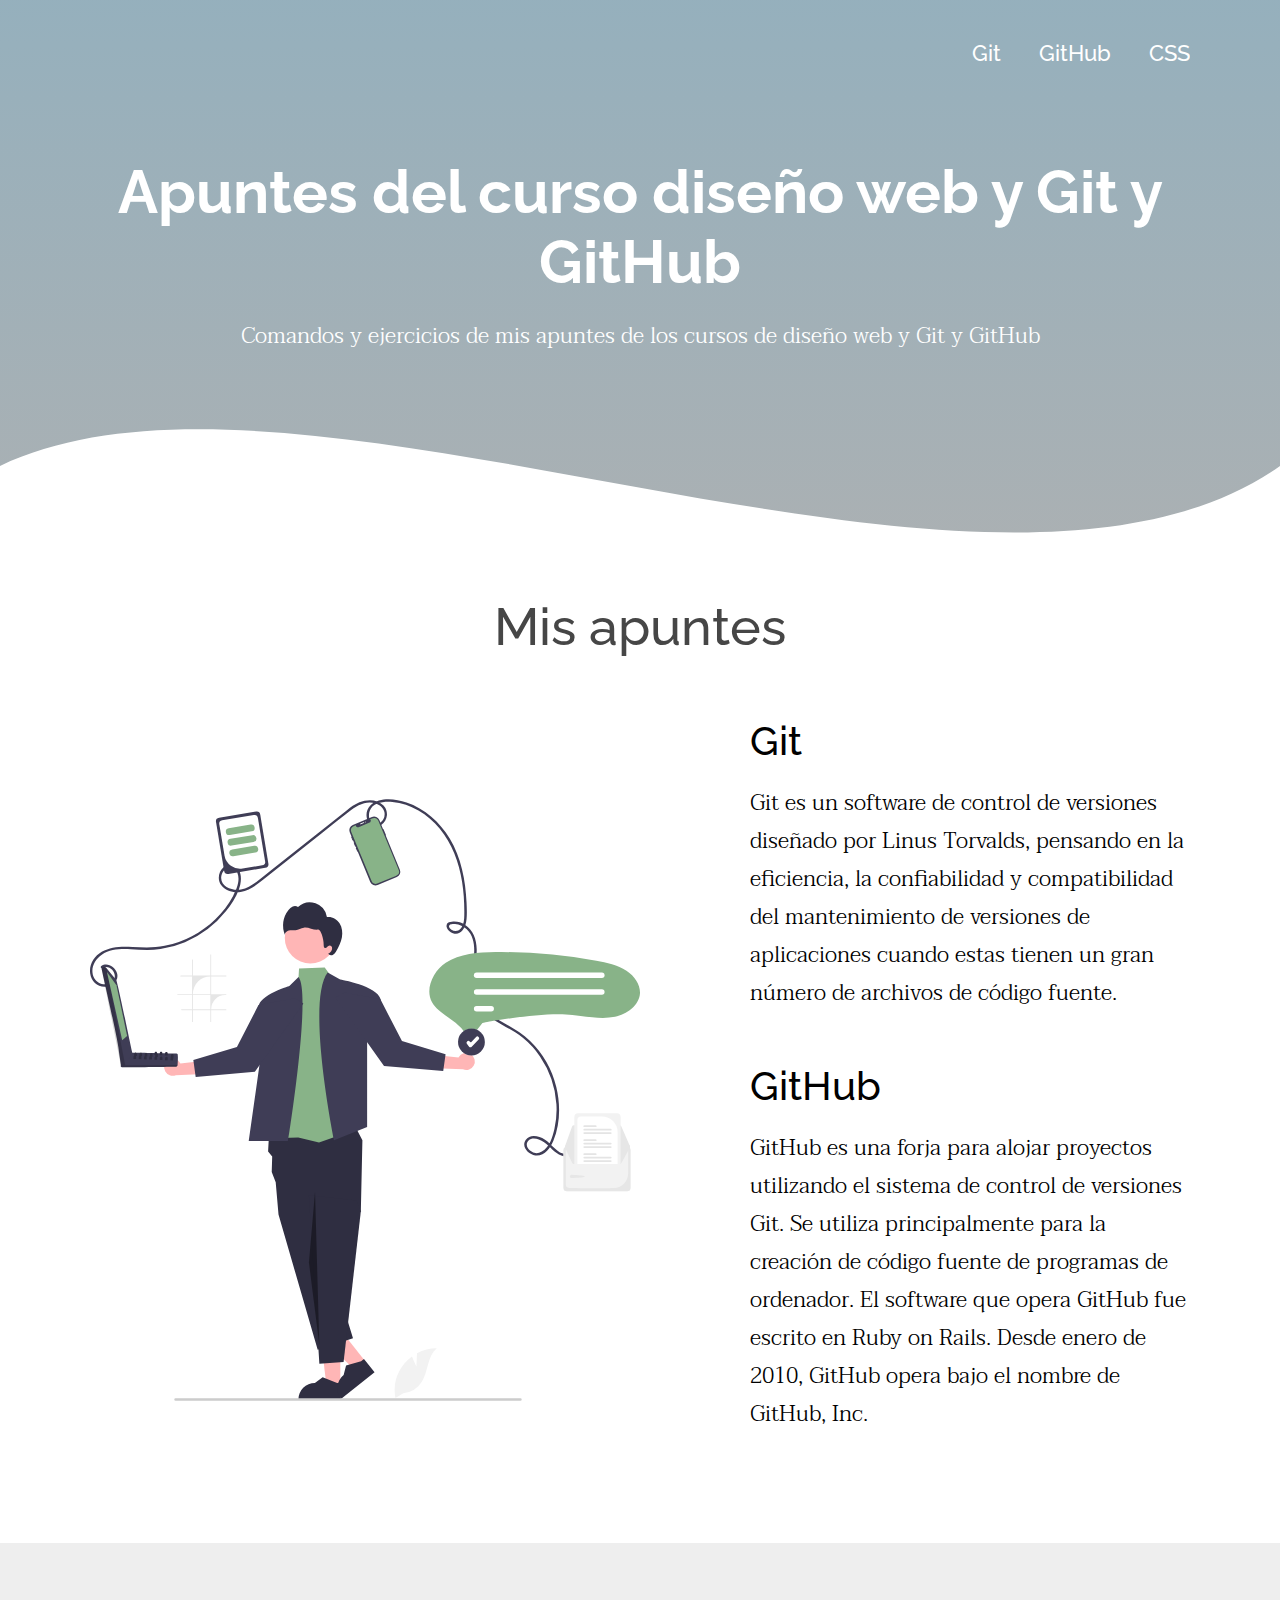
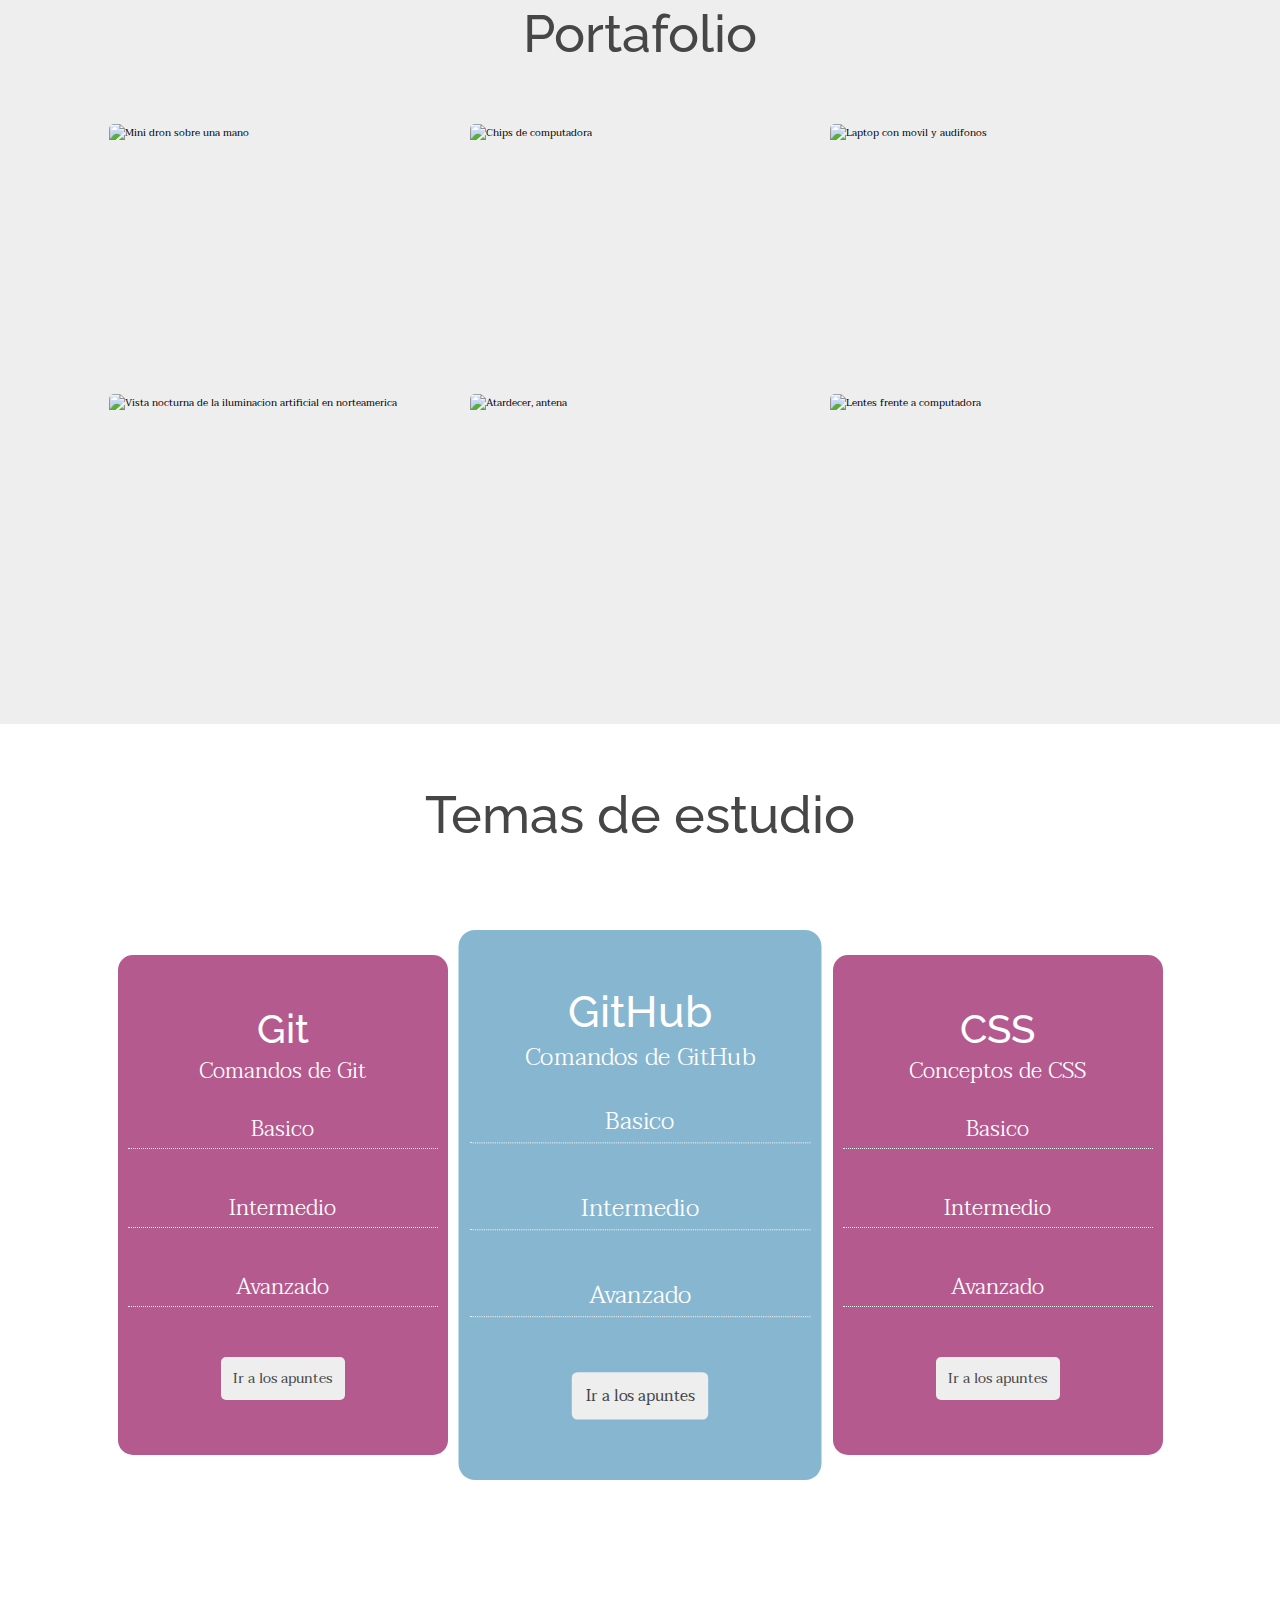
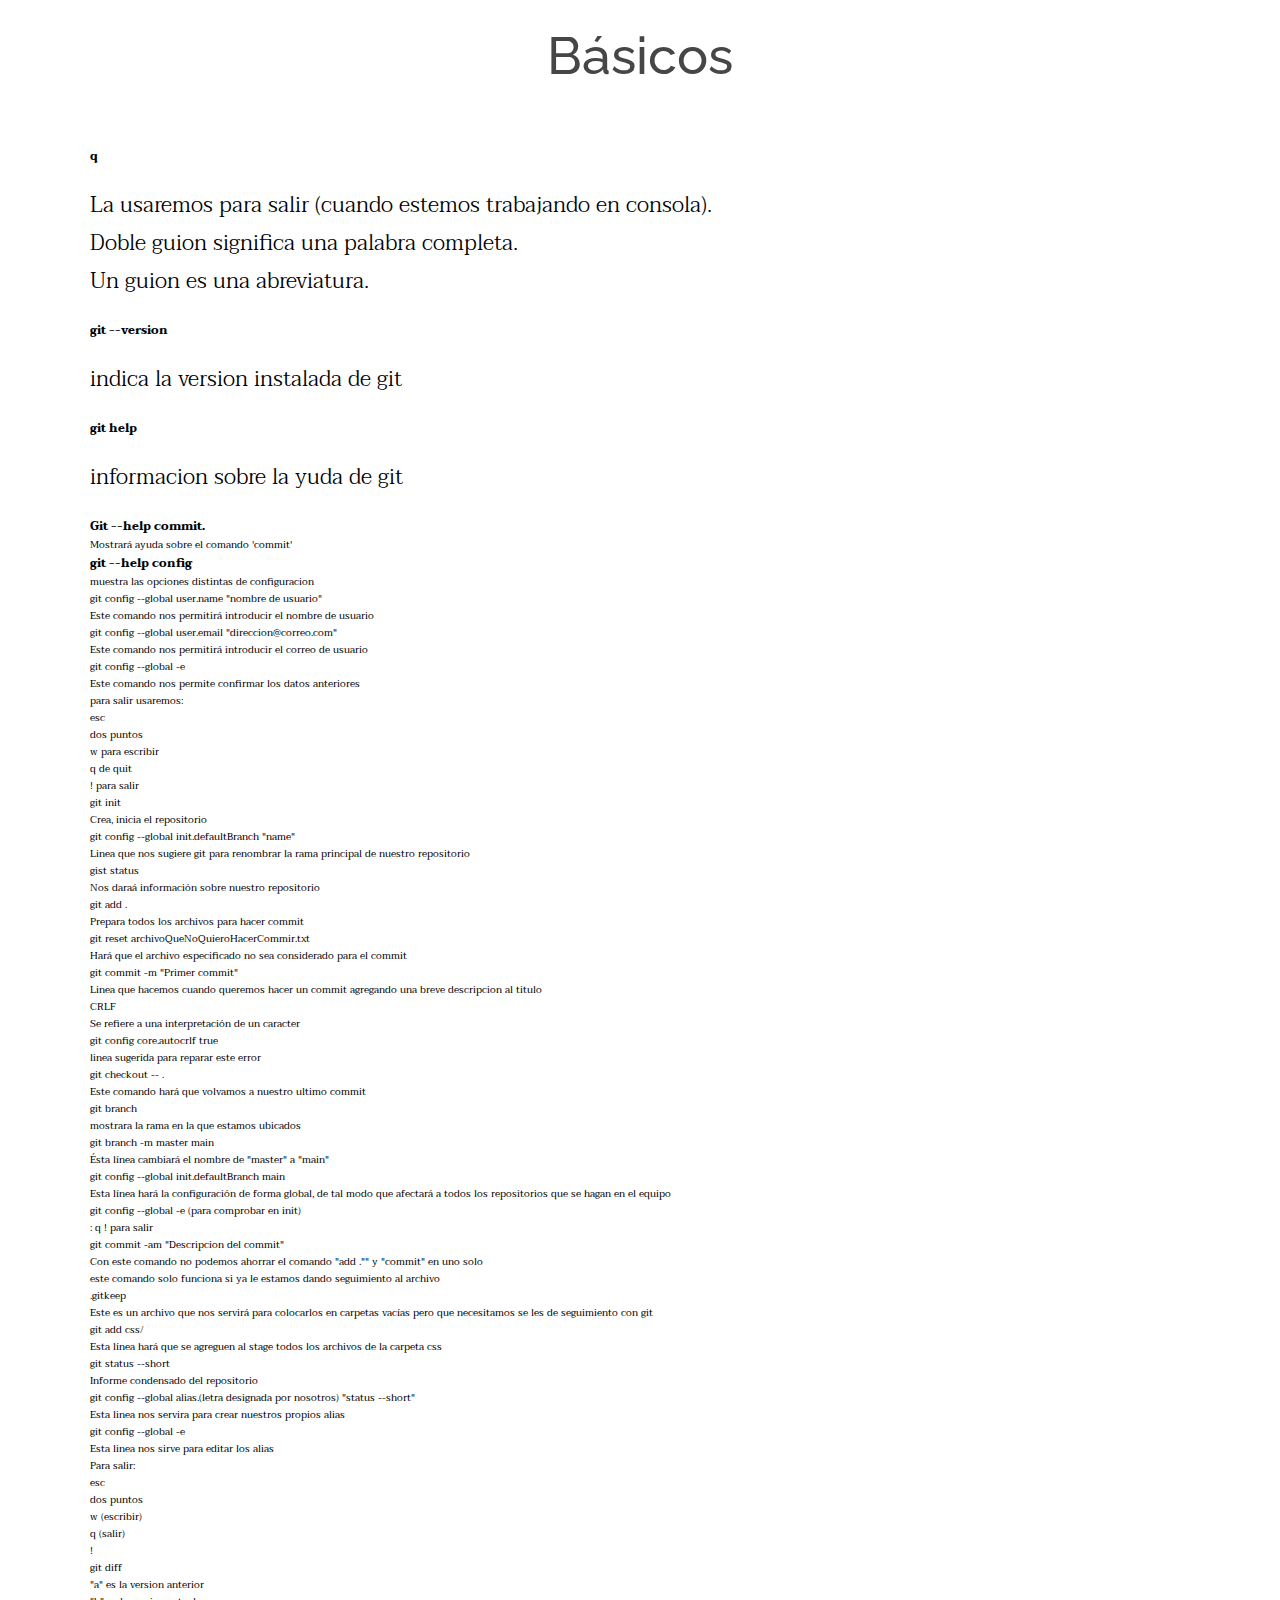
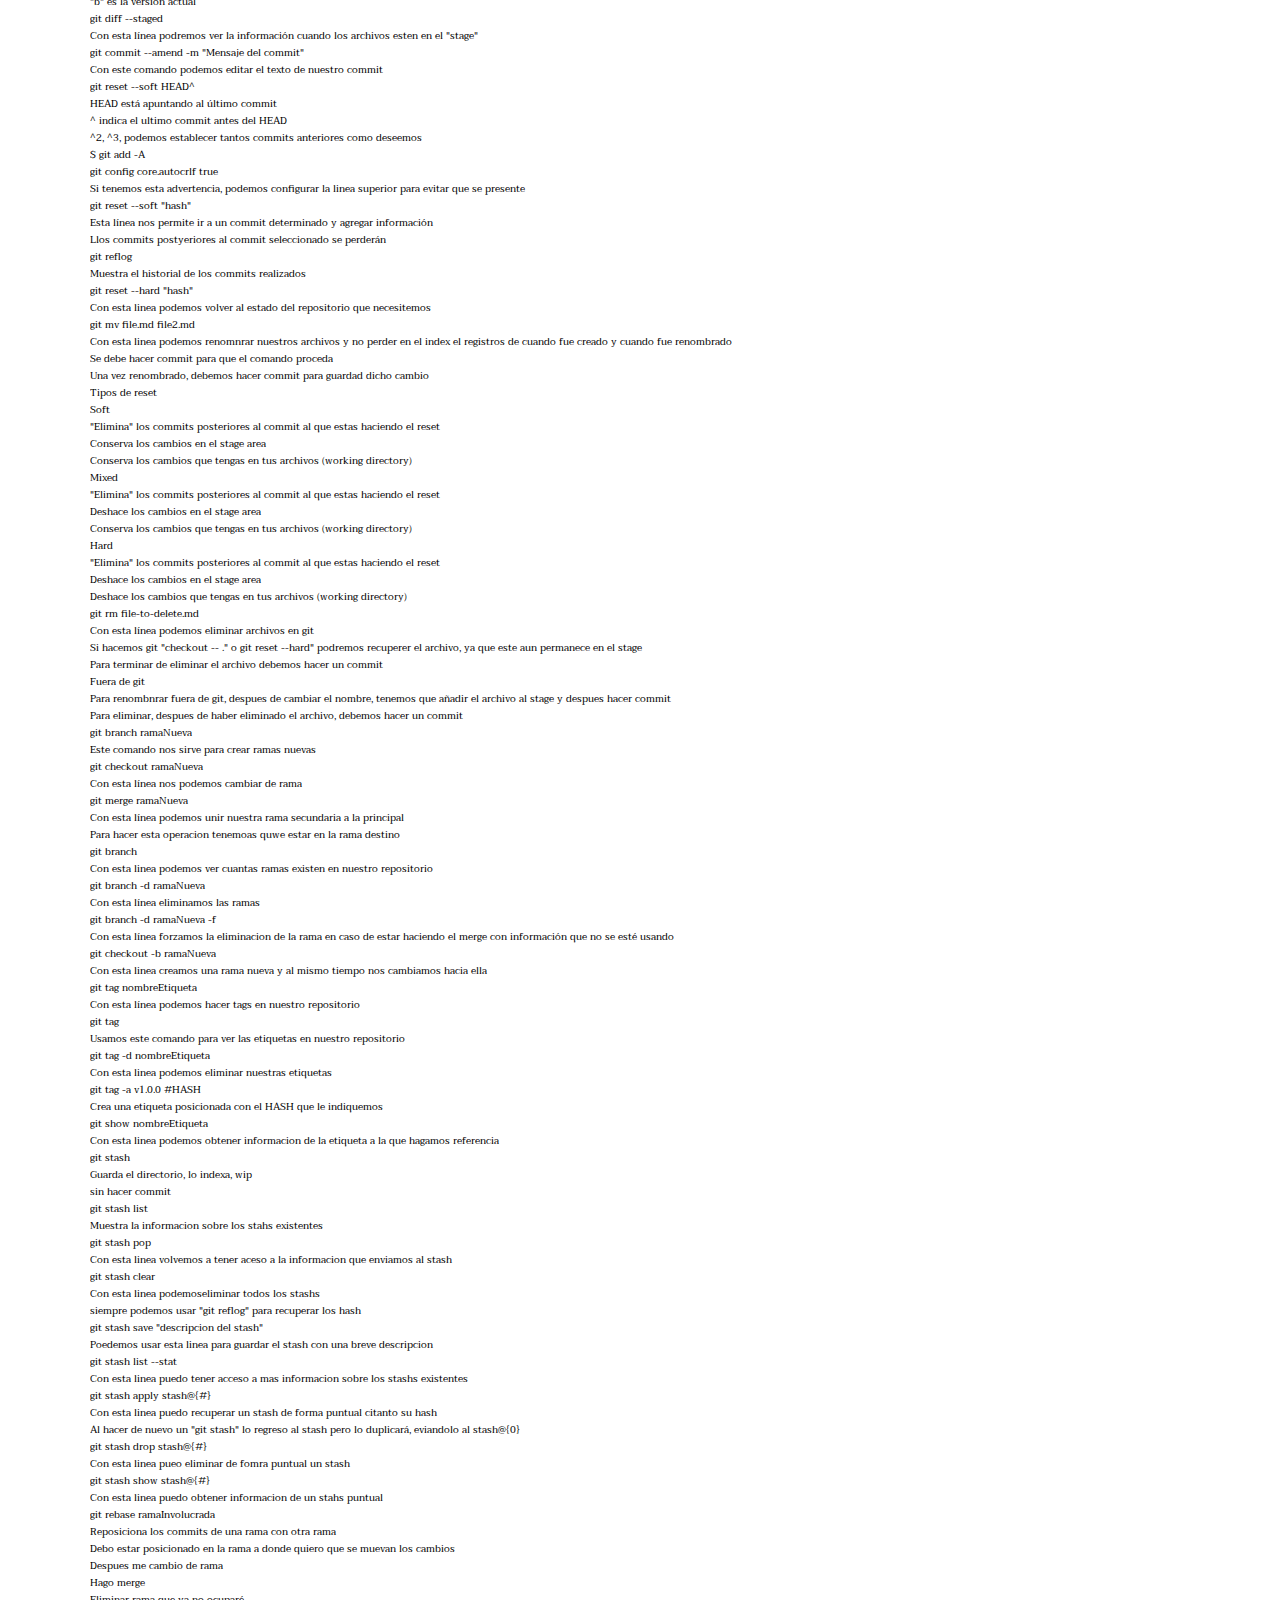
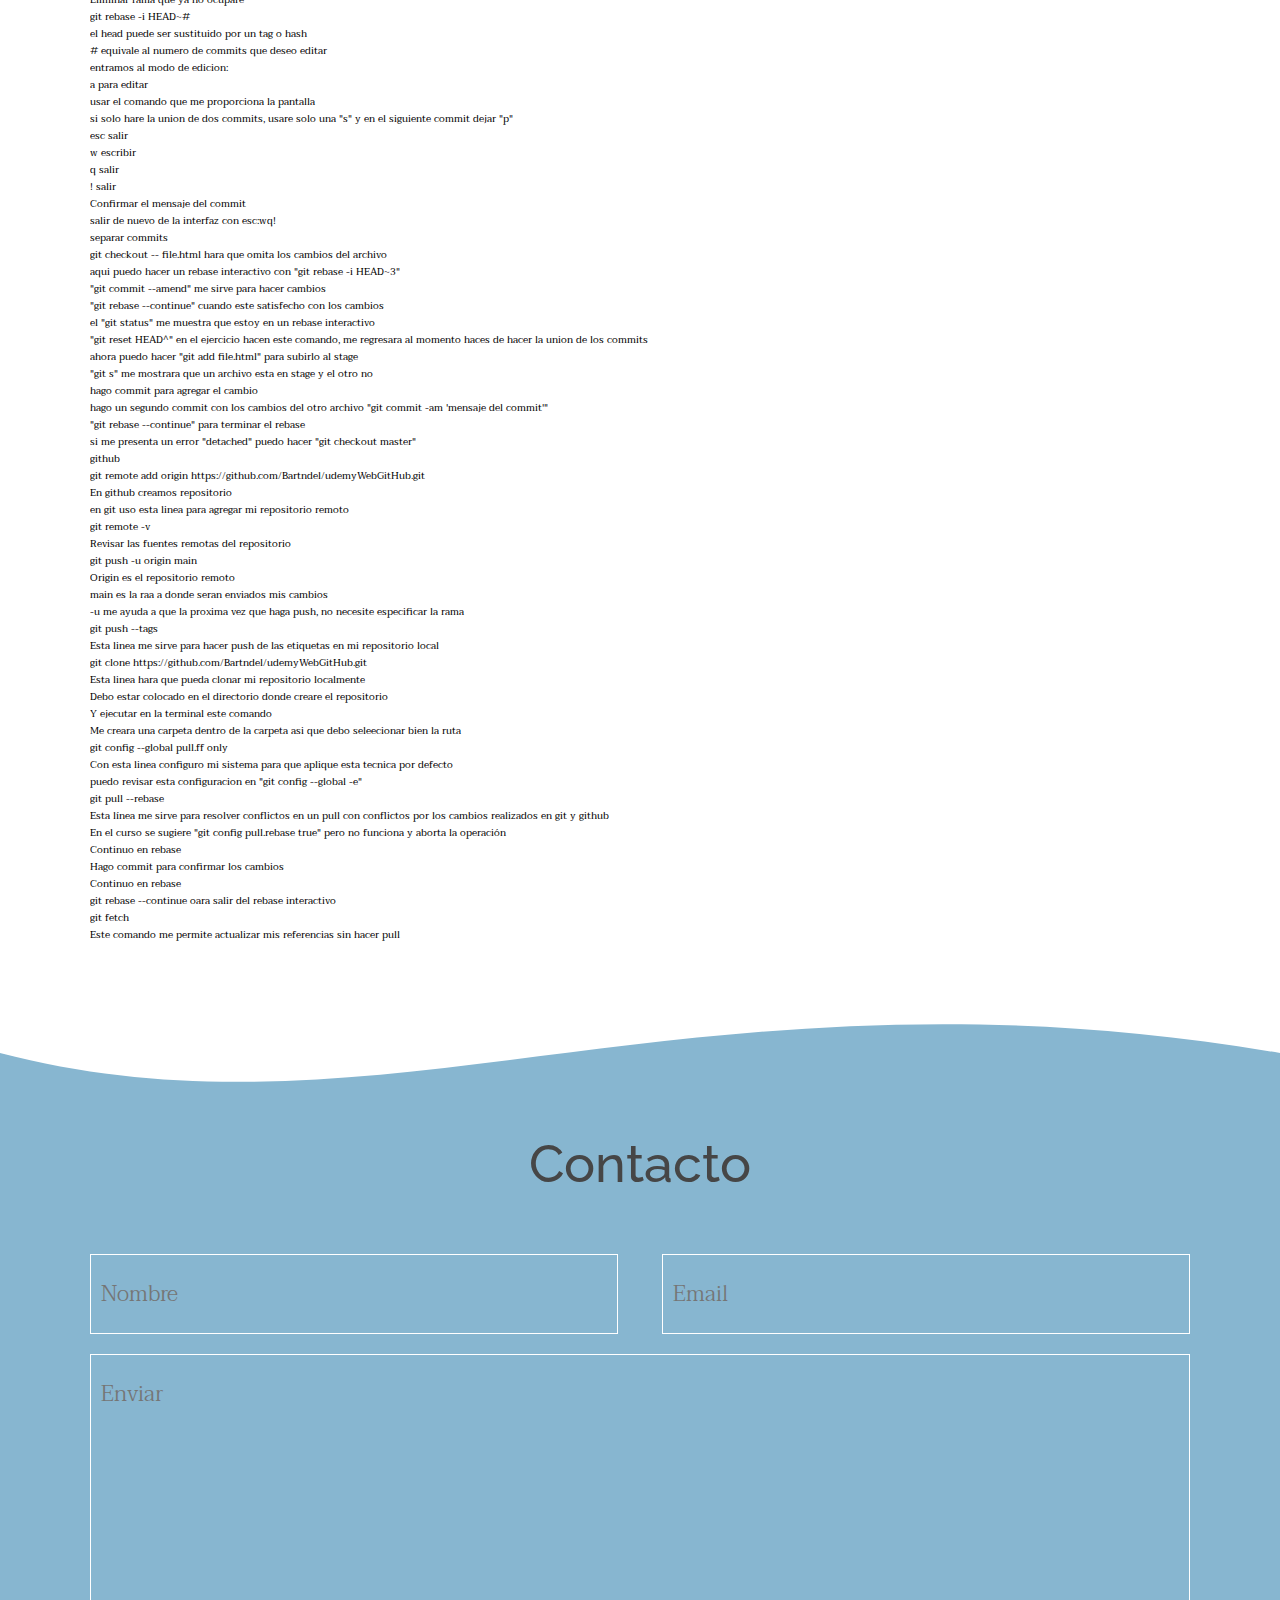
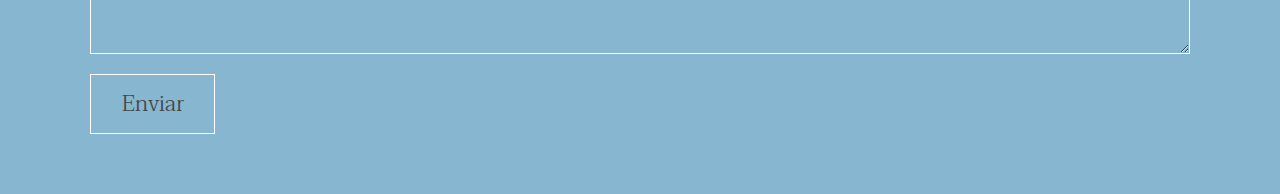
==== commit be08e743: "Update comandos-Git-github.html" ====
--- a/comandos-Git-github.html
+++ b/comandos-Git-github.html
@@ -116,460 +116,420 @@
             </section>
         </section>
 
-    </main>
-
-    <ul>
-        <li>Q
-            <ul>
-                <li>la usaremos para salir (cuando estemos trabajando en consola)</li>
+    
+        <section class="contenedor">
+            <div>
+                <h2 class="titulo-seccion">Básicos</h2>
+                <div class="item comando">
+                    <h3>q</h3>
+                    <p class="copy">La usaremos para salir (cuando estemos trabajando en consola).<br>Doble guion significa una palabra completa.<br>Un guion es una abreviatura.</p>
+                </div>
+                <div class="item comando">
+                    <h3>git --version</h3>
+                    <p class="copy">indica la version instalada de git</p>
+                </div>
+                <div class="item comando">
+                    <h3>git help</h3>
+                    <p class="copy">informacion sobre la yuda de git</p>
+                </div>
+                <div class="item comando">
+                    <h3>Git --help commit.</h3>
+                    <p>Mostrará ayuda sobre el comando 'commit'</p>
+                </div>
+                <div class="item comando">
+                    <h3>git --help config</h3>
+                    <p>muestra las opciones distintas de configuracion</p>
+
+                </div>
+
+
+            </div>
+                    <li>git config --global user.name "nombre de usuario"
+                    <li>Este comando nos permitirá introducir el nombre de usuario</li>
+                    
+                    <li>git config --global user.email "direccion@correo.com"
+                            <li>Este comando nos permitirá introducir el correo de usuario</li>
+                    
+                    <li>git config --global -e
+                    <li>Este comando nos permite confirmar los datos anteriores</li>
+                    <li>para salir usaremos:
+                                    <li>esc</li>
+                                    <li>dos puntos</li>
+                                    <li>w para escribir</li>
+                                    <li>q de quit</li>
+                                    <li>! para salir</li>
+                    
+                    <li>git init
+                    <li>Crea, inicia el repositorio</li>
+                    
+                    <li>git config --global init.defaultBranch "name"
+                    <li>Linea que nos sugiere git para renombrar la rama principal de nuestro repositorio</li>
+                    
+                    <li>gist status
+                    <li>Nos daraá información sobre nuestro repositorio</li>
+                    
+                    <li>git add .
+                    <li>Prepara todos los archivos para hacer commit</li>
+                    
+                    <li>git reset archivoQueNoQuieroHacerCommir.txt
+                    <li>Hará que el archivo especificado no sea considerado para el commit</li>
+                    
+                    <li>git commit -m "Primer commit"
+                    <li>Linea que hacemos cuando queremos hacer un commit agregando una breve descripcion al titulo</li>
+                    
+                    <li>CRLF
+                    <li>Se refiere a una interpretación de un caracter</li>
+                    <li>git config core.autocrlf true</li>
+                    <li>linea sugerida para reparar este error</li>
+                    
+                    <li>git checkout -- .
+                    <li>Este comando hará que volvamos a nuestro ultimo commit</li>
+                    
+                    <li>git branch
+                    <li>mostrara la rama en la que estamos ubicados</li>
+                    
+                    <li>git branch -m master main
+                    <li>Ésta línea cambiará el nombre de "master" a "main"</li>
+                    
+                    <li>git config --global init.defaultBranch main
+                            <li>Esta línea hará la configuración de forma global, de tal modo que afectará a todos los repositorios que se hagan en el equipo</li>
+                            <li>git config --global -e (para comprobar en init)</li>
+                            <li>: q ! para salir</li>
+                    
+                    <li>git commit -am "Descripcion del commit"
+                            <li>Con este comando no podemos ahorrar el comando "add ."" y "commit" en uno solo</li>
+                            <li>este comando solo funciona si ya le estamos dando seguimiento al archivo</li>
+                    
+                    <li>.gitkeep
+                    <li>Este es un archivo que nos servirá para colocarlos en carpetas vacías pero que necesitamos se les de seguimiento con git</li>
+                    
+                    <li>git add css/
+                    <li>Esta línea hará que se agreguen al stage todos los archivos de la carpeta css</li>
+                    
+                    <li>git status --short
+                    <li>Informe condensado del repositorio</li>
+                    
+                    <li>git config --global alias.(letra designada por nosotros) "status --short"
+                    <li>Esta linea nos servira para crear nuestros propios alias</li>
+                    
+                    <li>git config --global -e
+                        <ul>
+                            <li>Esta linea nos sirve para editar los alias</li>
+                            <li>Para salir:
+                                <ul>
+                                    <li>esc</li>
+                                    <li>dos puntos</li>
+                                    <li>w (escribir)</li>
+                                    <li>q (salir)</li>
+                                    <li>!</li>
+                                </ul>
+                            </li>
+                        </ul>
+                    </li>
+                    <li>git diff
+                        <ul>
+                            <li>"a" es la version anterior</li>
+                            <li>"b" es la version actual</li>
+                        </ul>
+                    </li>
+                    <li>git diff --staged
+                        <ul>
+                            <li>Con esta línea podremos ver la información cuando los archivos esten en el "stage"</li>
+                        </ul>
+                    </li>
+                    <li>git commit --amend -m "Mensaje del commit"
+                        <ul>
+                            <li>Con este comando podemos editar el texto de nuestro commit</li>
+                        </ul>
+                    </li>
+                    <li>git reset --soft HEAD^
+                        <ul>
+                            <li>HEAD está apuntando al último commit</li>
+                            <li>^ indica el ultimo commit antes del HEAD</li>
+                            <li>^2, ^3, podemos establecer tantos commits anteriores como deseemos</li>
+                        </ul>
+                    </li>
+                    <li>$ git add -A
+                        <ul>
+                            <li>git config core.autocrlf true</li>
+                            <li>Si tenemos esta advertencia, podemos configurar la linea superior para evitar que se presente</li>
+                        </ul>
+                    </li>
+                    <li>git reset --soft "hash"
+                        <ul>
+                            <li>Esta línea nos permite ir a un commit determinado y agregar información</li>
+                            <li>Llos commits postyeriores al commit seleccionado se perderán</li>
+                        </ul>
+                    </li>
+                    <li>git reflog
+                        <ul>
+                            <li>Muestra el historial de los commits realizados</li>
+                        </ul>
+                    </li>
+                    <li>git reset --hard "hash"
+                        <ul>
+                            <li>Con esta linea podemos volver al estado del repositorio que necesitemos</li>
+                        </ul>
+                    </li>
+                    <li>git mv file.md file2.md
+                        <ul>
+                            <li>Con esta linea podemos renomnrar nuestros archivos y no perder en el index el registros de cuando fue creado y cuando fue renombrado</li>
+                            <li>Se debe hacer commit para que el comando proceda</li>
+                            <li>Una vez renombrado, debemos hacer commit para guardad dicho cambio</li>
+                        </ul>
+                    </li>
+                    <li>Tipos de reset
+                        <ul>
+                            <li>Soft
+                                <ul>
+                                    <li>"Elimina" los commits posteriores al commit al que estas haciendo el reset</li>
+                                    <li>Conserva los cambios en el stage area</li>
+                                    <li>Conserva los cambios que tengas en tus archivos (working directory)</li>
+                                </ul>
+                            </li>
+                            <li>Mixed
+                                <ul>
+                                    <li>"Elimina" los commits posteriores al commit al que estas haciendo el reset</li>
+                                    <li>Deshace los cambios en el stage area</li>
+                                    <li>Conserva los cambios que tengas en tus archivos (working directory)</li>
+                                </ul>
+                            </li>
+                            <li>Hard
+                                <ul>
+                                    <li>"Elimina" los commits posteriores al commit al que estas haciendo el reset</li>
+                                    <li>Deshace los cambios en el stage area</li>
+                                    <li>Deshace los cambios que tengas en tus archivos (working directory)</li>
+                                </ul>
+                            </li>
+                        </ul>
+                    </li>
+                    <li>git rm file-to-delete.md
+                        <ul>
+                            <li>Con esta línea podemos eliminar archivos en git</li>
+                            <li>Si hacemos git "checkout -- ." o git reset --hard" podremos recuperer el archivo, ya que este aun permanece en el stage</li>
+                            <li>Para terminar de eliminar el archivo debemos hacer un commit</li>
+                        </ul>
+                    </li>
+                    <li>Fuera de git
+                        <ul>
+                            <li>Para renombnrar fuera de git, despues de cambiar el nombre, tenemos que añadir el archivo al stage y despues hacer commit</li>
+                            <li>Para eliminar, despues de haber eliminado el archivo, debemos hacer un commit</li>
+                        </ul>
+                    </li>
+                    <li>git branch ramaNueva
+                        <ul>
+                            <li>Este comando nos sirve para crear ramas nuevas</li>
+                        </ul>
+                    </li>
+                    <li>git checkout ramaNueva
+                        <ul>
+                            <li>Con esta línea nos podemos cambiar de rama</li>
+                        </ul>
+                    </li>
+                    <li>git merge ramaNueva
+                        <ul>
+                            <li>Con esta línea podemos unir nuestra rama secundaria a la principal</li>
+                            <li>Para hacer esta operacion tenemoas quwe estar en la rama destino</li>
+                        </ul>
+                    </li>
+                    <li>git branch
+                        <ul>
+                            <li>Con esta linea podemos ver cuantas ramas existen en nuestro repositorio</li>
+                        </ul>
+                    </li>
+                    <li>git branch -d ramaNueva
+                        <ul>
+                            <li>Con esta línea eliminamos las ramas</li>
+                        </ul>
+                    </li>
+                    <li>git branch -d ramaNueva -f
+                        <ul>
+                            <li>Con esta línea forzamos la eliminacion de la rama en caso de estar haciendo el merge con información que no se esté usando</li>
+                        </ul>
+                    </li>
+                    <li>git checkout -b ramaNueva
+                        <ul>
+                            <li>Con esta linea creamos una rama nueva y al mismo tiempo nos cambiamos hacia ella</li>
+                        </ul>
+                    </li>
+                    <li>git tag nombreEtiqueta
+                        <ul>
+                            <li>Con esta línea podemos hacer tags en nuestro repositorio</li>
+                        </ul>
+                    </li>
+                    <li>git tag
+                        <ul>
+                            <li>Usamos este comando para ver las etiquetas en nuestro repositorio</li>
+                        </ul>
+                    </li>
+                    <li>git tag -d nombreEtiqueta
+                        <ul>
+                            <li>Con esta linea podemos eliminar nuestras etiquetas</li>
+                        </ul>
+                    </li>
+                    <li>git tag -a v1.0.0 #HASH
+                        <ul>
+                            <li>Crea una etiqueta posicionada con el HASH que le indiquemos</li>
+                        </ul>
+                    </li>
+                    <li>git show nombreEtiqueta
+                        <ul>
+                            <li>Con esta linea podemos obtener informacion de la etiqueta a la que hagamos referencia</li>
+                        </ul>
+                    </li>
+                    <li>git stash
+                        <ul>
+                            <li>Guarda el directorio, lo indexa, wip</li>
+                            <li>sin hacer commit</li>
+                        </ul>
+                    </li>
+                    <li>git stash list
+                        <ul>
+                            <li>Muestra la informacion sobre los stahs existentes</li>
+                        </ul>
+                    </li>
+                    <li>git stash pop
+                        <ul>
+                            <li>Con esta linea volvemos a tener aceso a la informacion que enviamos al stash</li>
+                        </ul>
+                    </li>
+                    <li>git stash clear
+                        <ul>
+                            <li>Con esta linea podemoseliminar todos los stashs</li>
+                            <li>siempre podemos usar "git reflog" para recuperar los hash</li>
+                        </ul>
+                    </li>
+                    <li>git stash save "descripcion del stash"
+                        <ul>
+                            <li>Poedemos usar esta linea para guardar el stash con una breve descripcion</li>
+                        </ul>
+                    </li>
+                    <li>git stash list --stat
+                        <ul>
+                            <li>Con esta linea puedo tener acceso a mas informacion sobre los stashs existentes</li>
+                        </ul>
+                    </li>
+                    <li>git stash apply stash@{#}
+                        <ul>
+                            <li>Con esta linea puedo recuperar un stash de forma puntual citanto su hash</li>
+                            <li>Al hacer de nuevo un "git stash" lo regreso al stash pero lo duplicará, eviandolo al stash@{0}</li>
+                        </ul>
+                    </li>
+                    <li>git stash drop stash@{#}
+                        <ul>
+                            <li>Con esta linea pueo eliminar de fomra puntual un stash</li>
+                        </ul>
+                    </li>
+                    <li>git stash show stash@{#}
+                        <ul>
+                            <li>Con esta linea puedo obtener informacion de un stahs puntual</li>
+                        </ul>
+                    </li>
+                    <li>git rebase ramaInvolucrada
+                        <ul>
+                            <li>Reposiciona los commits de una rama con otra rama</li>
+                            <li>Debo estar posicionado en la rama a donde quiero que se muevan los cambios</li>
+                            <li>Despues me cambio de rama</li>
+                            <li>Hago merge</li>
+                            <li>Eliminar rama que ya no ocuparé</li>
+                        </ul>
+                    </li>
+                    <li>git rebase -i HEAD~#
+                        <ul>
+                            <li>el head puede ser sustituido por un tag o hash</li>
+                            <li># equivale al numero de commits que deseo editar</li>
+                            <li>entramos al modo de edicion:
+                                <ul>
+                                    <li>a para editar</li>
+                                    <li>usar el comando que me proporciona la pantalla</li>
+                                    <li>si solo hare la union de dos commits, usare solo una "s" y en el siguiente commit dejar "p" </li>
+                                    <li>esc salir</li>
+                                    <li>w escribir</li>
+                                    <li>q salir</li>
+                                    <li>! salir</li>
+                                    <li>Confirmar el mensaje del commit</li>
+                                    <li>salir de nuevo de la interfaz con esc:wq!</li>
+                                </ul>
+                            </li>
+                            <li>separar commits
+                                <ul>
+                                    <li>git checkout -- file.html hara que omita los cambios del archivo</li>
+                                    <li>aqui puedo hacer un rebase interactivo con "git rebase -i HEAD~3"</li>
+                                    <li>"git commit --amend" me sirve para hacer cambios</li>
+                                    <li>"git rebase --continue" cuando este satisfecho con los cambios</li>
+                                    <li>el "git status" me muestra que estoy en un rebase interactivo</li>
+                                    <li>"git reset HEAD^" en el ejercicio hacen este comando, me regresara al momento haces de hacer la union de los commits</li>
+                                    <li>ahora puedo hacer "git add file.html" para subirlo al stage</li>
+                                    <li>"git s" me mostrara que un archivo esta en stage y el otro no</li>
+                                    <li>hago commit para agregar el cambio</li>
+                                    <li>hago un segundo commit con los cambios del otro archivo "git commit -am 'mensaje del commit'"</li>
+                                    <li>"git rebase --continue" para terminar el rebase</li>
+                                    <li>si me presenta un error "detached" puedo hacer "git checkout master"</li>
+                                </ul>
+                            </li>
+                        </ul>
+                    </li>
+                    
+                    <li>github
+                        <ul>
+                            <li>git remote add origin https://github.com/Bartndel/udemyWebGitHub.git
+                                <ul>
+                                    <li>En github creamos repositorio</li>
+                                    <li>en git uso esta linea para agregar mi repositorio remoto</li>
+                                </ul>
+                            </li>
+                            <li>git remote -v 
+                                <ul>
+                                    <li>Revisar las fuentes remotas del repositorio</li>
+                                </ul>
+                            </li>
+                            <li>git push -u origin main
+                                <ul>
+                                    <li>Origin es el repositorio remoto</li>
+                                    <li>main es la raa a donde seran enviados mis cambios</li>
+                                    <li>-u me ayuda a que la proxima vez que haga push, no necesite especificar la rama</li>
+                                </ul>
+                            </li>
+                            <li>git push --tags
+                                <ul>
+                                    <li>Esta linea me sirve para hacer push de las etiquetas en mi repositorio local</li>
+                                </ul>
+                            </li>
+                            <li>git clone https://github.com/Bartndel/udemyWebGitHub.git
+                                <ul>
+                                    <li>Esta linea hara que pueda clonar mi repositorio localmente</li>
+                                    <li>Debo estar colocado en el directorio donde creare el repositorio</li>
+                                    <li>Y ejecutar en la terminal este comando</li>
+                                    <li>Me creara una carpeta dentro de la carpeta asi que debo seleecionar bien la ruta</li>
+                                </ul>
+                            </li>
+                            <li>git config --global pull.ff only
+                                <ul>
+                                    <li>Con esta linea configuro mi sistema para que aplique esta tecnica por defecto</li>
+                                    <li>puedo revisar esta configuracion en "git config --global -e"</li>
+                                </ul>
+                            </li>
+                            <li>git pull --rebase
+                                <ul>
+                                    <li>Esta línea me sirve para resolver conflictos en un pull con conflictos por los cambios realizados en git y github</li>
+                                    <li>En el curso se sugiere "git config pull.rebase true" pero no funciona y aborta la operación</li>
+                                    <li>Continuo en rebase</li>
+                                    <li>Hago commit para confirmar los cambios</li>
+                                    <li>Continuo en rebase</li>
+                                    <li>git rebase --continue oara salir del rebase interactivo</li>
+                                </ul>
+                            </li>
+                            <li>git fetch
+                                <ul>
+                                    <li>Este comando me permite actualizar mis referencias sin hacer pull</li>
+                                </ul>
+                            </li>
+                        </ul>
+                    </li>
             </ul>
-        </li>
-        <li>doble guion significa una palabra completa</li>
-        <li>un guion es una abreviatura</li>
-        <li>git --version
-            <ul>
-                <li>indica la version instalada de git</li>
-            </ul>
-        </li>
-        <li>git help
-            <ul>
-                <li>informacion sobre la yuda de git</li>
-            </ul>
-        </li>
-        <li>git --help commit
-            <ul>
-                <li>Mostrará ayuda sobre el comando 'commit'</li>
-            </ul>
-        </li>
-        <li>git --help config
-            <ul>
-                <li>muestra las opciones distintas de configuracion</li>
-            </ul>
-        </li>
-        <li>git config --global user.name "nombre de usuario"
-            <ul>
-                <li>Este comando nos permitirá introducir el nombre de usuario</li>
-            </ul>
-        </li>
-        <li>git config --global user.email "direccion@correo.com"
-            <ul>
-                <li>Este comando nos permitirá introducir el correo de usuario</li>
-            </ul>
-        </li>
-        <li>git config --global -e
-            <ul>
-                <li>Este comando nos permite confirmar los datos anteriores</li>
-                <li>para salir usaremos:
-                    <ul>
-                        <li>esc</li>
-                        <li>dos puntos</li>
-                        <li>w para escribir</li>
-                        <li>q de quit</li>
-                        <li>! para salir</li>
-                    </ul>
-                </li>
-            </ul>
-        </li>
-        <li>git init
-            <ul>
-                <li>Crea, inicia el repositorio</li>
-            </ul>
-        </li>
-        <li>git config --global init.defaultBranch "name"
-            <ul>
-                <li>Linea que nos sugiere git para renombrar la rama principal de nuestro repositorio</li>
-            </ul>
-        </li>
-        <li>gist status
-            <ul>
-                <li>Nos daraá información sobre nuestro repositorio</li>
-            </ul>
-        </li>
-        <li>git add .
-            <ul>
-                <li>Prepara todos los archivos para hacer commit</li>
-            </ul>
-        </li>
-        <li>git reset archivoQueNoQuieroHacerCommir.txt
-            <ul>
-                <li>Hará que el archivo especificado no sea considerado para el commit</li>
-            </ul>
-        </li>
-        <li>git commit -m "Primer commit"
-            <ul>
-                <li>Linea que hacemos cuando queremos hacer un commit agregando una breve descripcion al titulo</li>
-            </ul>
-        </li>
-        <li>CRLF
-            <ul>
-                <li>Se refiere a una interpretación de un caracter</li>
-                <li>git config core.autocrlf true</li>
-                <li>linea sugerida para reparar este error</li>
-            </ul>
-        </li>
-        <li>git checkout -- .
-            <ul>
-                <li>Este comando hará que volvamos a nuestro ultimo commit</li>
-            </ul>
-        </li>
-        <li>git branch
-            <ul>
-                <li>mostrara la rama en la que estamos ubicados</li>
-            </ul>
-        </li>
-        <li>git branch -m master main
-            <ul>
-                <li>Ésta línea cambiará el nombre de "master" a "main"</li>
-            </ul>
-        </li>
-        <li>git config --global init.defaultBranch main
-            <ul>
-                <li>Esta línea hará la configuración de forma global, de tal modo que afectará a todos los repositorios que se hagan en el equipo</li>
-                <li>git config --global -e (para comprobar en init)</li>
-                <li>: q ! para salir</li>
-            </ul>
-        </li>
-        <li>git commit -am "Descripcion del commit"
-            <ul>
-                <li>Con este comando no podemos ahorrar el comando "add ."" y "commit" en uno solo</li>
-                <li>este comando solo funciona si ya le estamos dando seguimiento al archivo</li>
-            </ul>
-        </li>
-        <li>.gitkeep
-            <ul>
-                <li>Este es un archivo que nos servirá para colocarlos en carpetas vacías pero que necesitamos se les de seguimiento con git</li>
-            </ul>
-        </li>
-        <li>git add css/
-            <ul>
-                <li>Esta línea hará que se agreguen al stage todos los archivos de la carpeta css</li>
-            </ul>
-        </li>
-        <li>git status --short
-            <ul>
-                <li>Informe condensado del repositorio</li>
-            </ul>
-        </li>
-        <li>git config --global alias.(letra designada por nosotros) "status --short"
-            <ul>
-                <li>Esta linea nos servira para crear nuestros propios alias</li>
-            </ul>
-        </li>
-        <li>git config --global -e
-            <ul>
-                <li>Esta linea nos sirve para editar los alias</li>
-                <li>Para salir:
-                    <ul>
-                        <li>esc</li>
-                        <li>dos puntos</li>
-                        <li>w (escribir)</li>
-                        <li>q (salir)</li>
-                        <li>!</li>
-                    </ul>
-                </li>
-            </ul>
-        </li>
-        <li>git diff
-            <ul>
-                <li>"a" es la version anterior</li>
-                <li>"b" es la version actual</li>
-            </ul>
-        </li>
-        <li>git diff --staged
-            <ul>
-                <li>Con esta línea podremos ver la información cuando los archivos esten en el "stage"</li>
-            </ul>
-        </li>
-        <li>git commit --amend -m "Mensaje del commit"
-            <ul>
-                <li>Con este comando podemos editar el texto de nuestro commit</li>
-            </ul>
-        </li>
-        <li>git reset --soft HEAD^
-            <ul>
-                <li>HEAD está apuntando al último commit</li>
-                <li>^ indica el ultimo commit antes del HEAD</li>
-                <li>^2, ^3, podemos establecer tantos commits anteriores como deseemos</li>
-            </ul>
-        </li>
-        <li>$ git add -A
-            <ul>
-                <li>git config core.autocrlf true</li>
-                <li>Si tenemos esta advertencia, podemos configurar la linea superior para evitar que se presente</li>
-            </ul>
-        </li>
-        <li>git reset --soft "hash"
-            <ul>
-                <li>Esta línea nos permite ir a un commit determinado y agregar información</li>
-                <li>Llos commits postyeriores al commit seleccionado se perderán</li>
-            </ul>
-        </li>
-        <li>git reflog
-            <ul>
-                <li>Muestra el historial de los commits realizados</li>
-            </ul>
-        </li>
-        <li>git reset --hard "hash"
-            <ul>
-                <li>Con esta linea podemos volver al estado del repositorio que necesitemos</li>
-            </ul>
-        </li>
-        <li>git mv file.md file2.md
-            <ul>
-                <li>Con esta linea podemos renomnrar nuestros archivos y no perder en el index el registros de cuando fue creado y cuando fue renombrado</li>
-                <li>Se debe hacer commit para que el comando proceda</li>
-                <li>Una vez renombrado, debemos hacer commit para guardad dicho cambio</li>
-            </ul>
-        </li>
-        <li>Tipos de reset
-            <ul>
-                <li>Soft
-                    <ul>
-                        <li>"Elimina" los commits posteriores al commit al que estas haciendo el reset</li>
-                        <li>Conserva los cambios en el stage area</li>
-                        <li>Conserva los cambios que tengas en tus archivos (working directory)</li>
-                    </ul>
-                </li>
-                <li>Mixed
-                    <ul>
-                        <li>"Elimina" los commits posteriores al commit al que estas haciendo el reset</li>
-                        <li>Deshace los cambios en el stage area</li>
-                        <li>Conserva los cambios que tengas en tus archivos (working directory)</li>
-                    </ul>
-                </li>
-                <li>Hard
-                    <ul>
-                        <li>"Elimina" los commits posteriores al commit al que estas haciendo el reset</li>
-                        <li>Deshace los cambios en el stage area</li>
-                        <li>Deshace los cambios que tengas en tus archivos (working directory)</li>
-                    </ul>
-                </li>
-            </ul>
-        </li>
-        <li>git rm file-to-delete.md
-            <ul>
-                <li>Con esta línea podemos eliminar archivos en git</li>
-                <li>Si hacemos git "checkout -- ." o git reset --hard" podremos recuperer el archivo, ya que este aun permanece en el stage</li>
-                <li>Para terminar de eliminar el archivo debemos hacer un commit</li>
-            </ul>
-        </li>
-        <li>Fuera de git
-            <ul>
-                <li>Para renombnrar fuera de git, despues de cambiar el nombre, tenemos que añadir el archivo al stage y despues hacer commit</li>
-                <li>Para eliminar, despues de haber eliminado el archivo, debemos hacer un commit</li>
-            </ul>
-        </li>
-        <li>git branch ramaNueva
-            <ul>
-                <li>Este comando nos sirve para crear ramas nuevas</li>
-            </ul>
-        </li>
-        <li>git checkout ramaNueva
-            <ul>
-                <li>Con esta línea nos podemos cambiar de rama</li>
-            </ul>
-        </li>
-        <li>git merge ramaNueva
-            <ul>
-                <li>Con esta línea podemos unir nuestra rama secundaria a la principal</li>
-                <li>Para hacer esta operacion tenemoas quwe estar en la rama destino</li>
-            </ul>
-        </li>
-        <li>git branch
-            <ul>
-                <li>Con esta linea podemos ver cuantas ramas existen en nuestro repositorio</li>
-            </ul>
-        </li>
-        <li>git branch -d ramaNueva
-            <ul>
-                <li>Con esta línea eliminamos las ramas</li>
-            </ul>
-        </li>
-        <li>git branch -d ramaNueva -f
-            <ul>
-                <li>Con esta línea forzamos la eliminacion de la rama en caso de estar haciendo el merge con información que no se esté usando</li>
-            </ul>
-        </li>
-        <li>git checkout -b ramaNueva
-            <ul>
-                <li>Con esta linea creamos una rama nueva y al mismo tiempo nos cambiamos hacia ella</li>
-            </ul>
-        </li>
-        <li>git tag nombreEtiqueta
-            <ul>
-                <li>Con esta línea podemos hacer tags en nuestro repositorio</li>
-            </ul>
-        </li>
-        <li>git tag
-            <ul>
-                <li>Usamos este comando para ver las etiquetas en nuestro repositorio</li>
-            </ul>
-        </li>
-        <li>git tag -d nombreEtiqueta
-            <ul>
-                <li>Con esta linea podemos eliminar nuestras etiquetas</li>
-            </ul>
-        </li>
-        <li>git tag -a v1.0.0 #HASH
-            <ul>
-                <li>Crea una etiqueta posicionada con el HASH que le indiquemos</li>
-            </ul>
-        </li>
-        <li>git show nombreEtiqueta
-            <ul>
-                <li>Con esta linea podemos obtener informacion de la etiqueta a la que hagamos referencia</li>
-            </ul>
-        </li>
-        <li>git stash
-            <ul>
-                <li>Guarda el directorio, lo indexa, wip</li>
-                <li>sin hacer commit</li>
-            </ul>
-        </li>
-        <li>git stash list
-            <ul>
-                <li>Muestra la informacion sobre los stahs existentes</li>
-            </ul>
-        </li>
-        <li>git stash pop
-            <ul>
-                <li>Con esta linea volvemos a tener aceso a la informacion que enviamos al stash</li>
-            </ul>
-        </li>
-        <li>git stash clear
-            <ul>
-                <li>Con esta linea podemoseliminar todos los stashs</li>
-                <li>siempre podemos usar "git reflog" para recuperar los hash</li>
-            </ul>
-        </li>
-        <li>git stash save "descripcion del stash"
-            <ul>
-                <li>Poedemos usar esta linea para guardar el stash con una breve descripcion</li>
-            </ul>
-        </li>
-        <li>git stash list --stat
-            <ul>
-                <li>Con esta linea puedo tener acceso a mas informacion sobre los stashs existentes</li>
-            </ul>
-        </li>
-        <li>git stash apply stash@{#}
-            <ul>
-                <li>Con esta linea puedo recuperar un stash de forma puntual citanto su hash</li>
-                <li>Al hacer de nuevo un "git stash" lo regreso al stash pero lo duplicará, eviandolo al stash@{0}</li>
-            </ul>
-        </li>
-        <li>git stash drop stash@{#}
-            <ul>
-                <li>Con esta linea pueo eliminar de fomra puntual un stash</li>
-            </ul>
-        </li>
-        <li>git stash show stash@{#}
-            <ul>
-                <li>Con esta linea puedo obtener informacion de un stahs puntual</li>
-            </ul>
-        </li>
-        <li>git rebase ramaInvolucrada
-            <ul>
-                <li>Reposiciona los commits de una rama con otra rama</li>
-                <li>Debo estar posicionado en la rama a donde quiero que se muevan los cambios</li>
-                <li>Despues me cambio de rama</li>
-                <li>Hago merge</li>
-                <li>Eliminar rama que ya no ocuparé</li>
-            </ul>
-        </li>
-        <li>git rebase -i HEAD~#
-            <ul>
-                <li>el head puede ser sustituido por un tag o hash</li>
-                <li># equivale al numero de commits que deseo editar</li>
-                <li>entramos al modo de edicion:
-                    <ul>
-                        <li>a para editar</li>
-                        <li>usar el comando que me proporciona la pantalla</li>
-                        <li>si solo hare la union de dos commits, usare solo una "s" y en el siguiente commit dejar "p" </li>
-                        <li>esc salir</li>
-                        <li>w escribir</li>
-                        <li>q salir</li>
-                        <li>! salir</li>
-                        <li>Confirmar el mensaje del commit</li>
-                        <li>salir de nuevo de la interfaz con esc:wq!</li>
-                    </ul>
-                </li>
-                <li>separar commits
-                    <ul>
-                        <li>git checkout -- file.html hara que omita los cambios del archivo</li>
-                        <li>aqui puedo hacer un rebase interactivo con "git rebase -i HEAD~3"</li>
-                        <li>"git commit --amend" me sirve para hacer cambios</li>
-                        <li>"git rebase --continue" cuando este satisfecho con los cambios</li>
-                        <li>el "git status" me muestra que estoy en un rebase interactivo</li>
-                        <li>"git reset HEAD^" en el ejercicio hacen este comando, me regresara al momento haces de hacer la union de los commits</li>
-                        <li>ahora puedo hacer "git add file.html" para subirlo al stage</li>
-                        <li>"git s" me mostrara que un archivo esta en stage y el otro no</li>
-                        <li>hago commit para agregar el cambio</li>
-                        <li>hago un segundo commit con los cambios del otro archivo "git commit -am 'mensaje del commit'"</li>
-                        <li>"git rebase --continue" para terminar el rebase</li>
-                        <li>si me presenta un error "detached" puedo hacer "git checkout master"</li>
-                    </ul>
-                </li>
-            </ul>
-        </li>
-        
-        <li>github
-            <ul>
-                <li>git remote add origin https://github.com/Bartndel/udemyWebGitHub.git
-                    <ul>
-                        <li>En github creamos repositorio</li>
-                        <li>en git uso esta linea para agregar mi repositorio remoto</li>
-                    </ul>
-                </li>
-                <li>git remote -v 
-                    <ul>
-                        <li>Revisar las fuentes remotas del repositorio</li>
-                    </ul>
-                </li>
-                <li>git push -u origin main
-                    <ul>
-                        <li>Origin es el repositorio remoto</li>
-                        <li>main es la raa a donde seran enviados mis cambios</li>
-                        <li>-u me ayuda a que la proxima vez que haga push, no necesite especificar la rama</li>
-                    </ul>
-                </li>
-                <li>git push --tags
-                    <ul>
-                        <li>Esta linea me sirve para hacer push de las etiquetas en mi repositorio local</li>
-                    </ul>
-                </li>
-                <li>git clone https://github.com/Bartndel/udemyWebGitHub.git
-                    <ul>
-                        <li>Esta linea hara que pueda clonar mi repositorio localmente</li>
-                        <li>Debo estar colocado en el directorio donde creare el repositorio</li>
-                        <li>Y ejecutar en la terminal este comando</li>
-                        <li>Me creara una carpeta dentro de la carpeta asi que debo seleecionar bien la ruta</li>
-                    </ul>
-                </li>
-                <li>git config --global pull.ff only
-                    <ul>
-                        <li>Con esta linea configuro mi sistema para que aplique esta tecnica por defecto</li>
-                        <li>puedo revisar esta configuracion en "git config --global -e"</li>
-                    </ul>
-                </li>
-                <li>git pull --rebase
-                    <ul>
-                        <li>Esta línea me sirve para resolver conflictos en un pull con conflictos por los cambios realizados en git y github</li>
-                        <li>En el curso se sugiere "git config pull.rebase true" pero no funciona y aborta la operación</li>
-                        <li>Continuo en rebase</li>
-                        <li>Hago commit para confirmar los cambios</li>
-                        <li>Continuo en rebase</li>
-                        <li>git rebase --continue oara salir del rebase interactivo</li>
-                    </ul>
-                </li>
-                <li>git fetch
-                    <ul>
-                        <li>Este comando me permite actualizar mis referencias sin hacer pull</li>
-                    </ul>
-                </li>
-            </ul>
-        </li>
-    </ul>
+        </section>
+
+</main>
 
     <footer>
         
